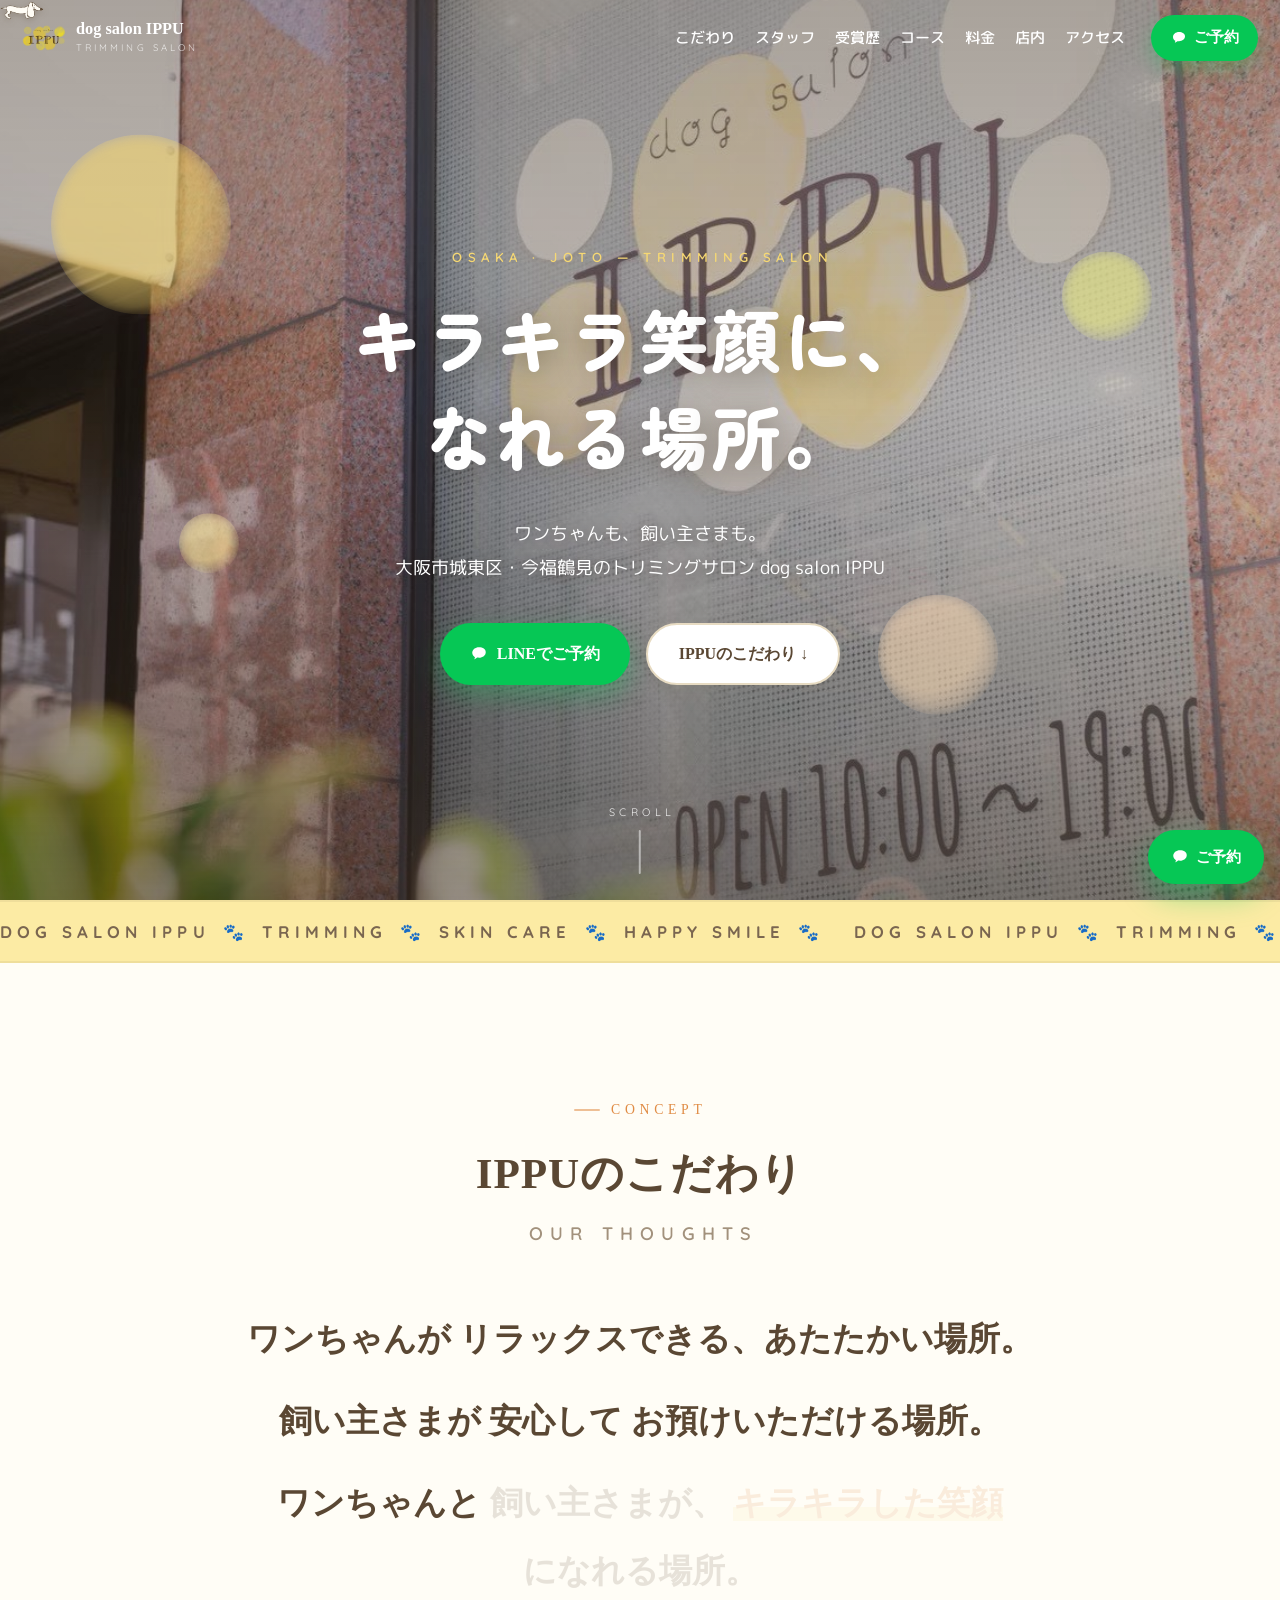
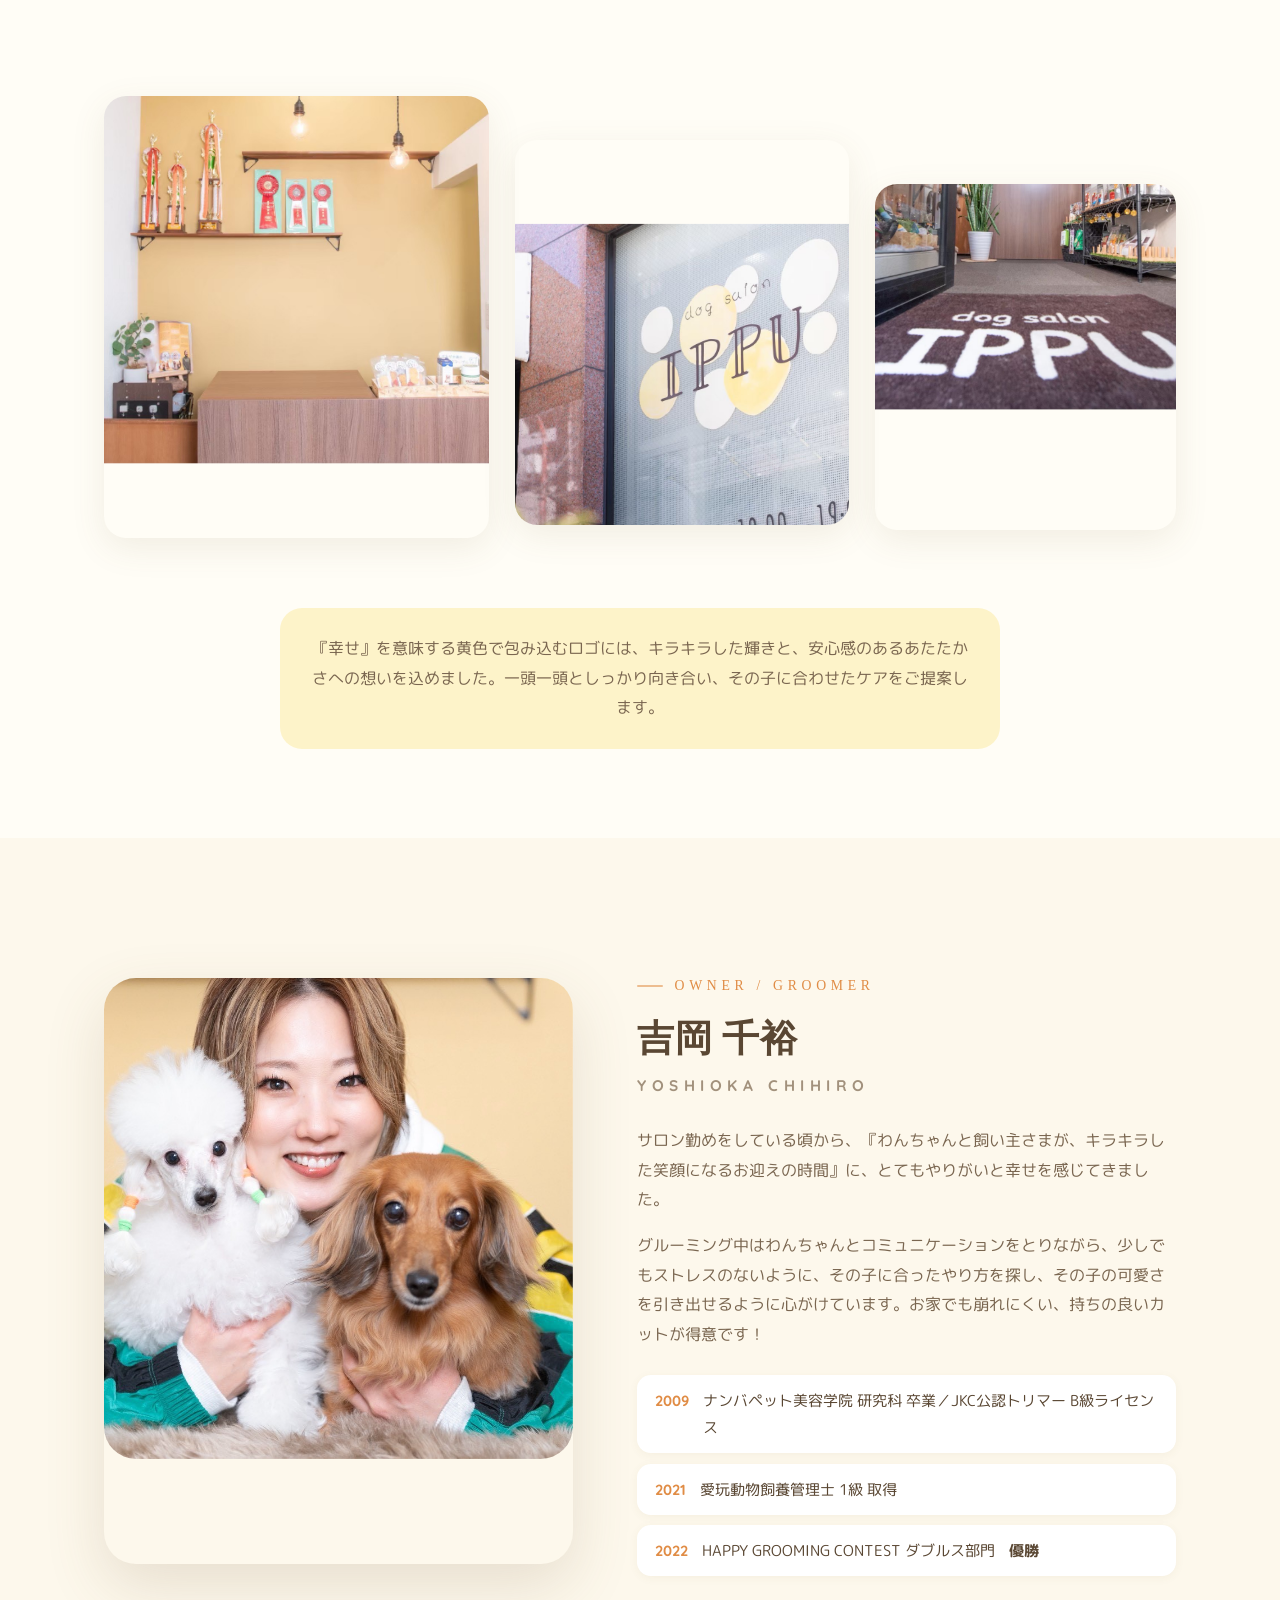
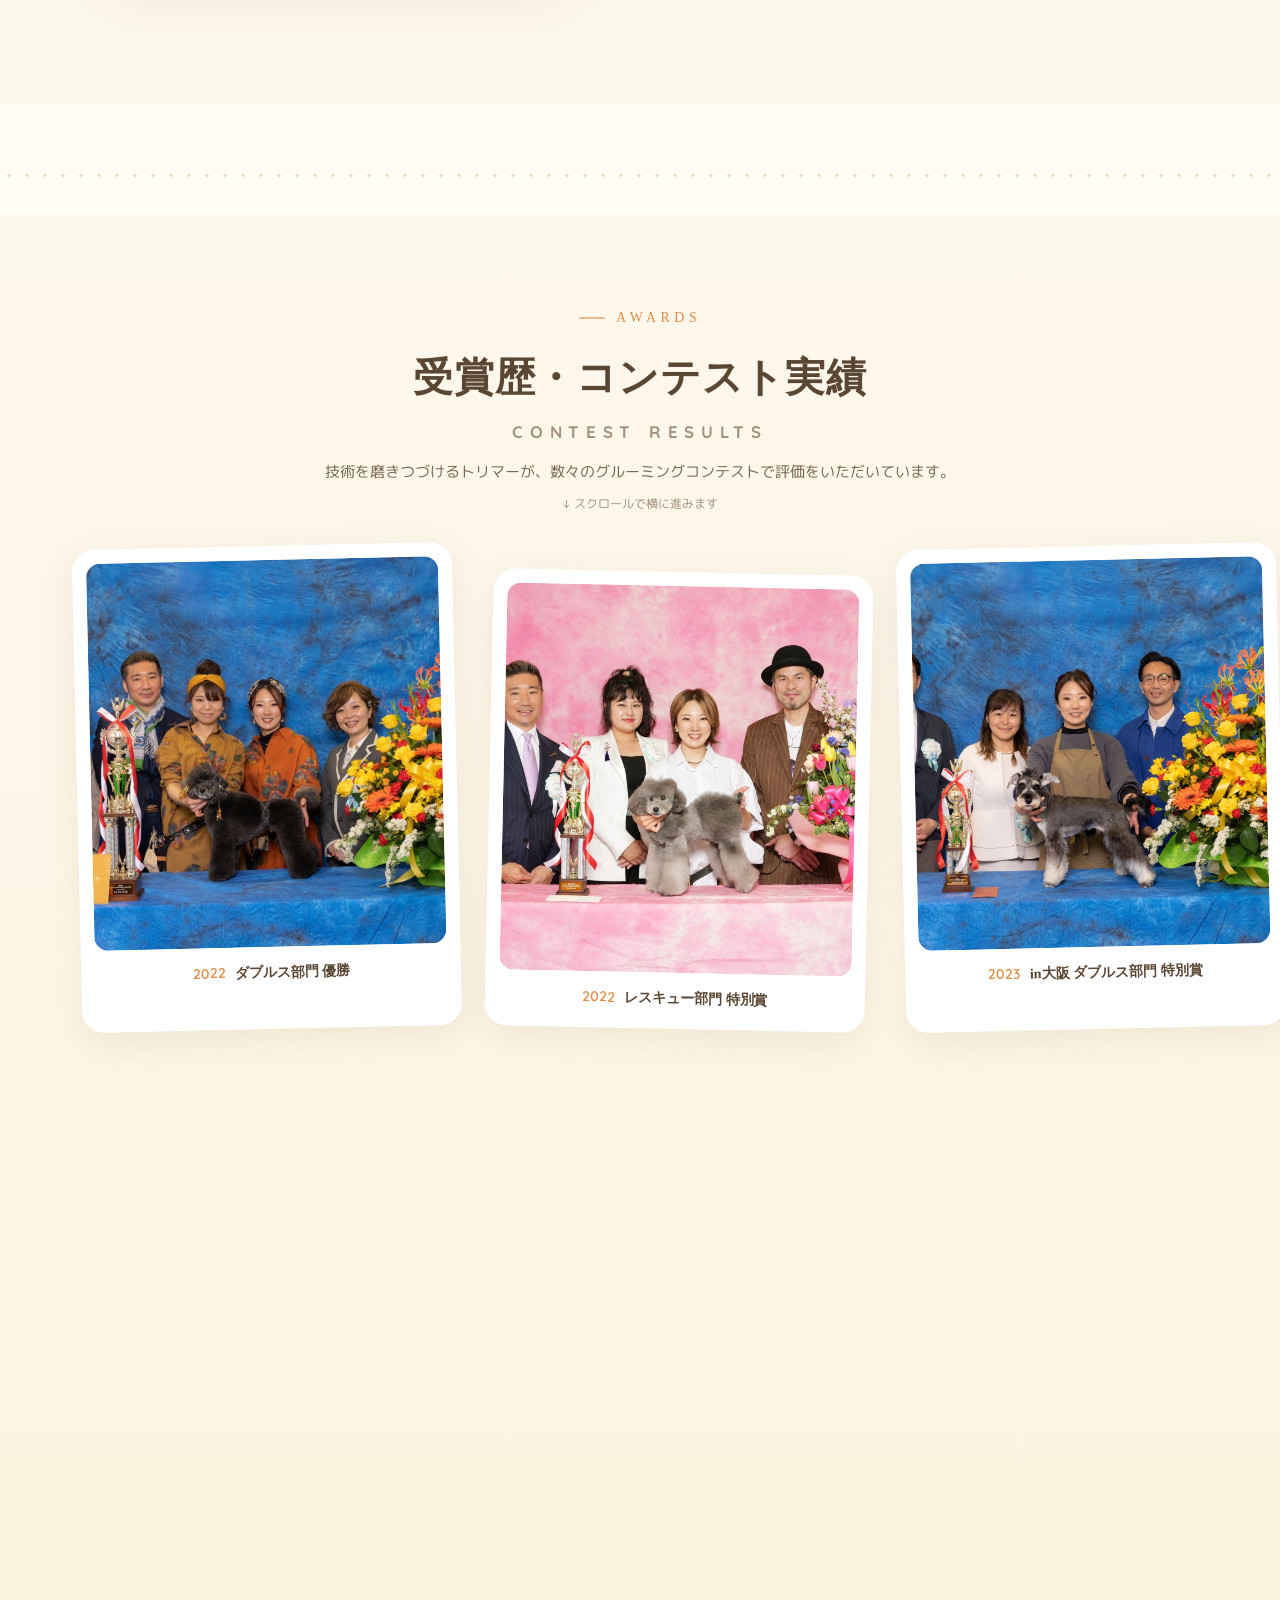
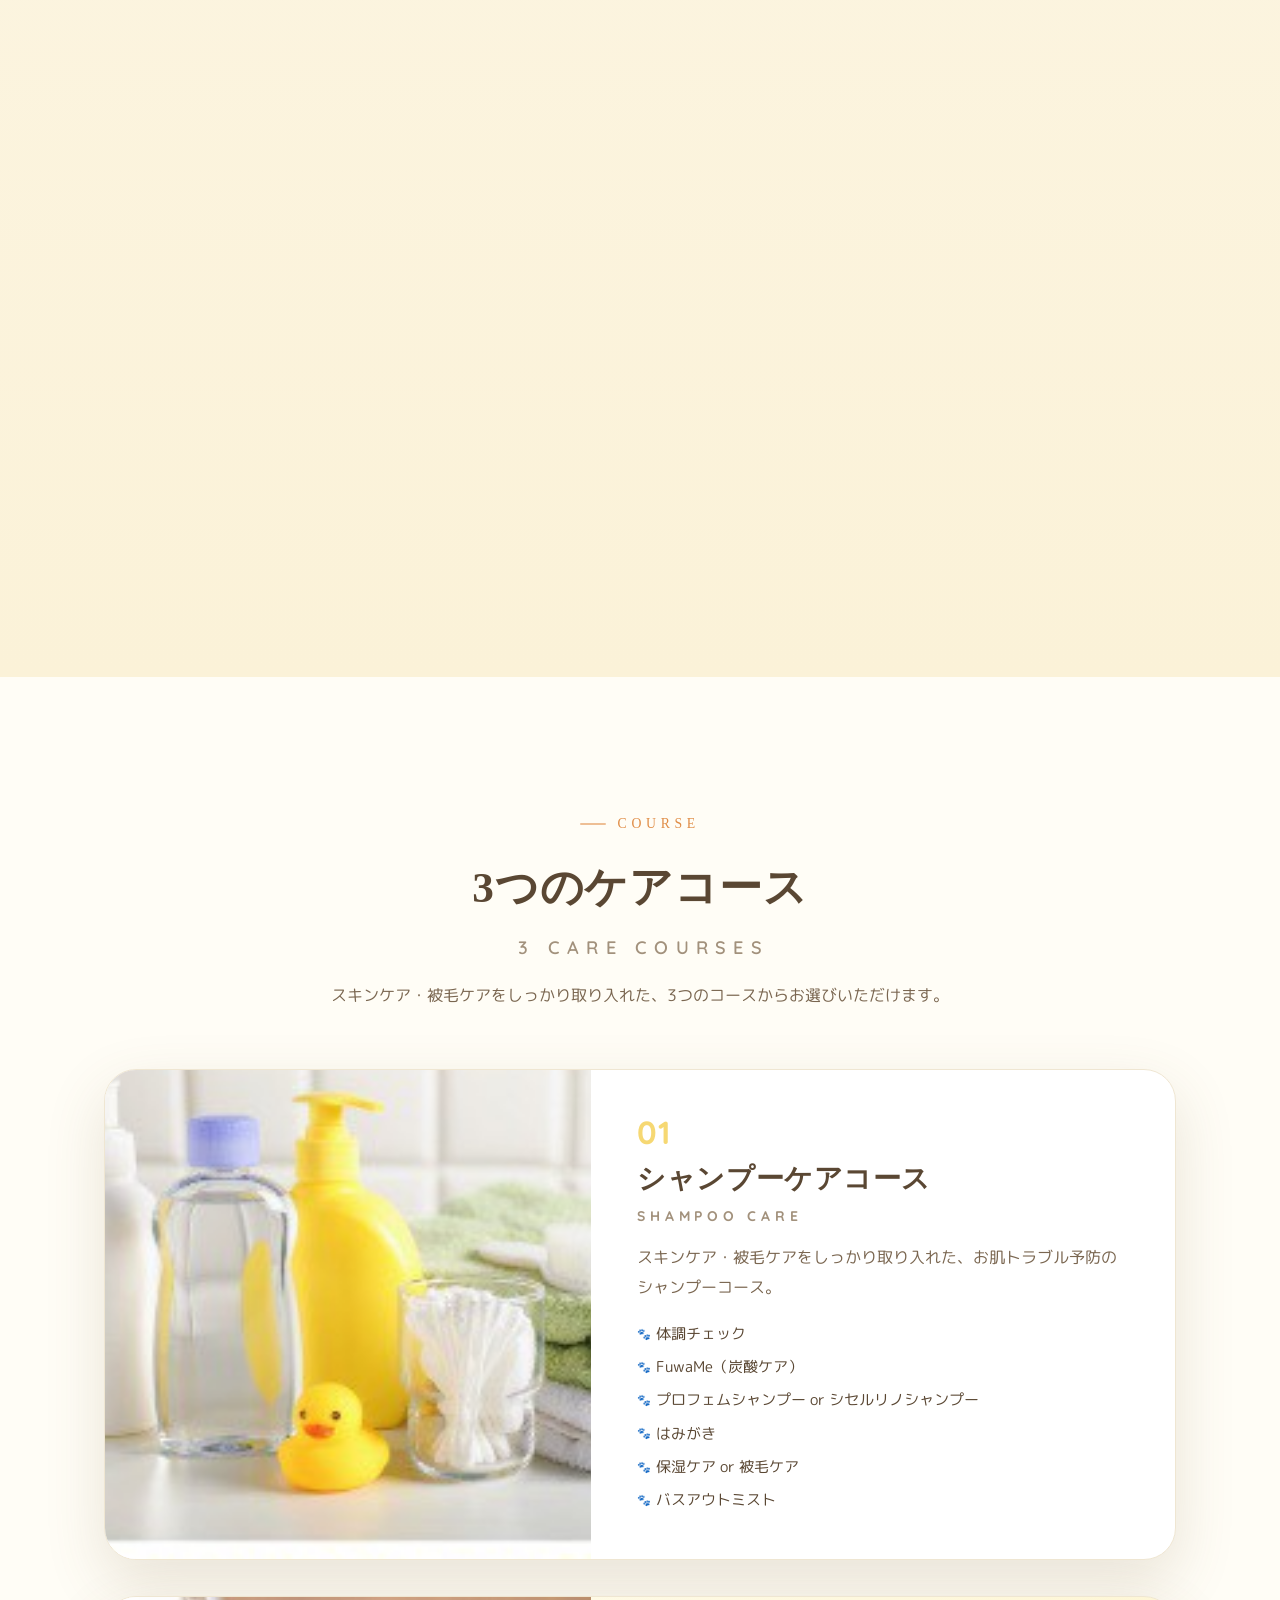
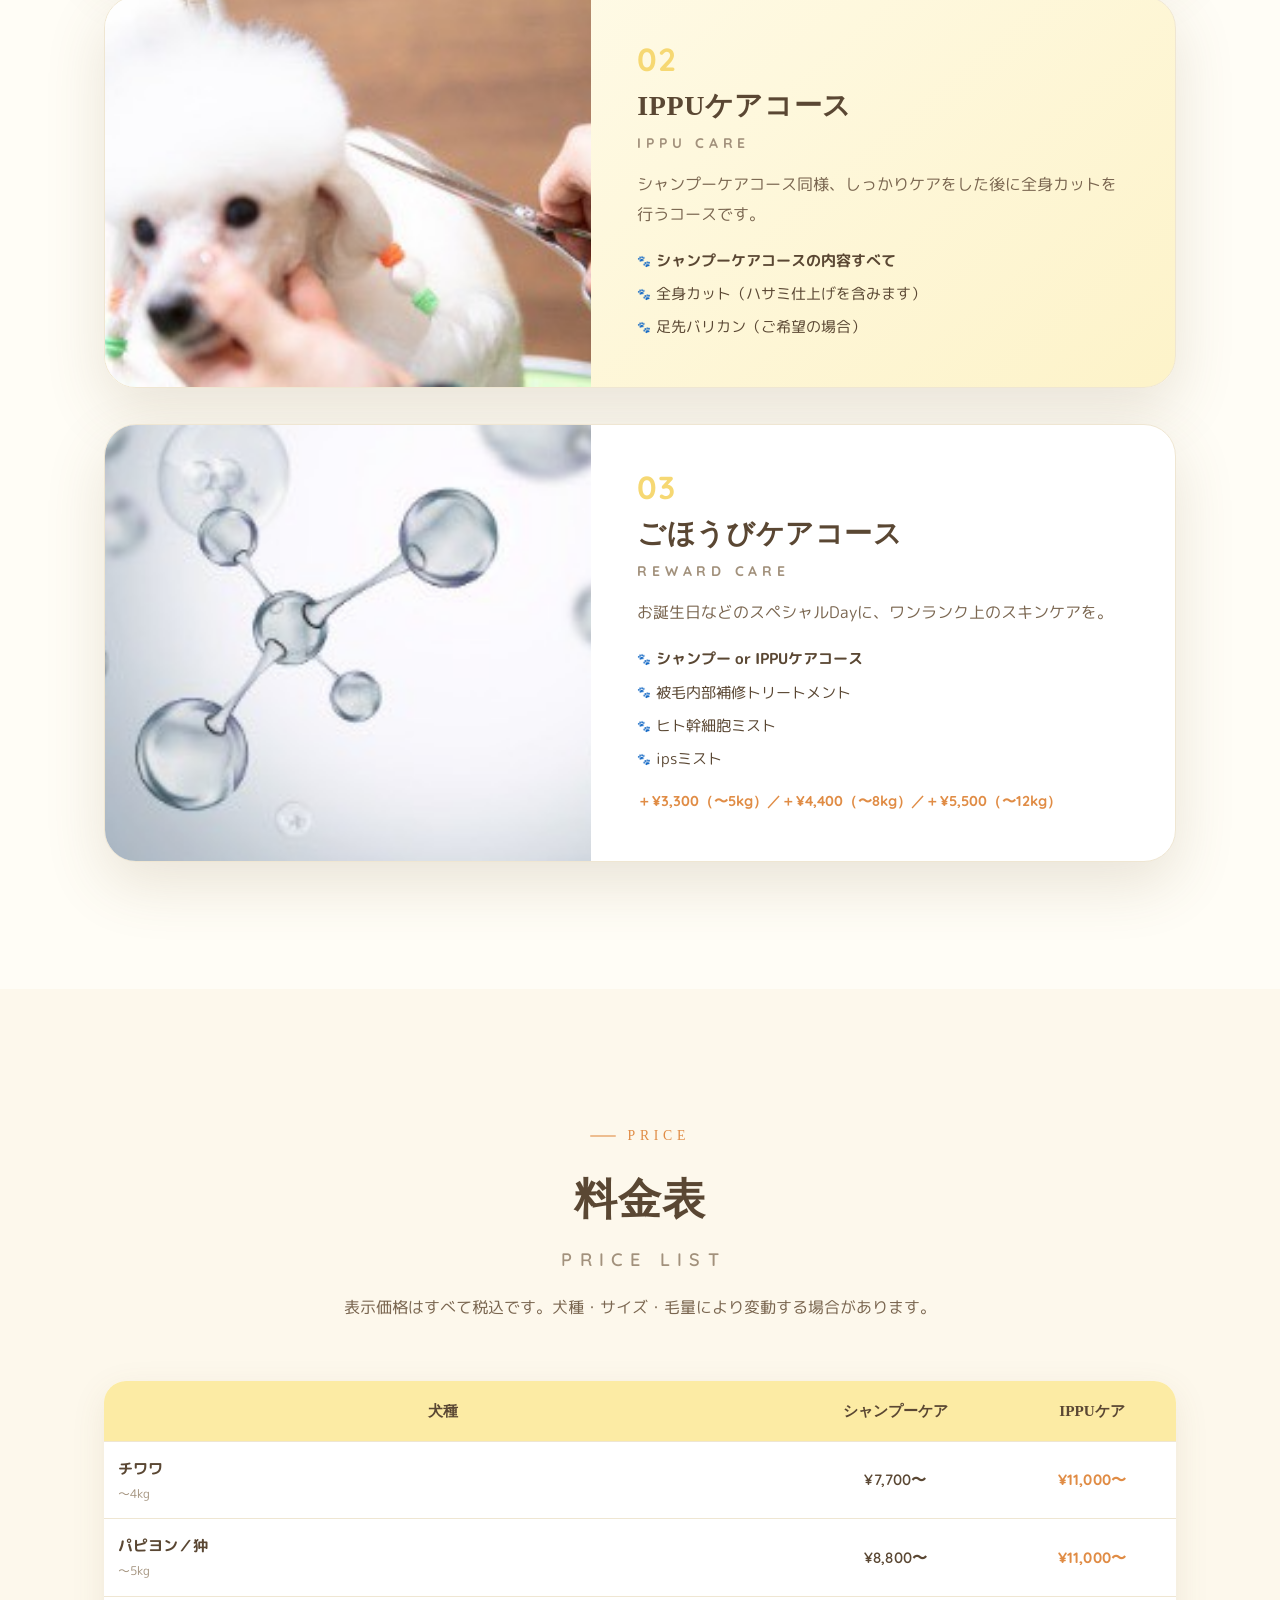
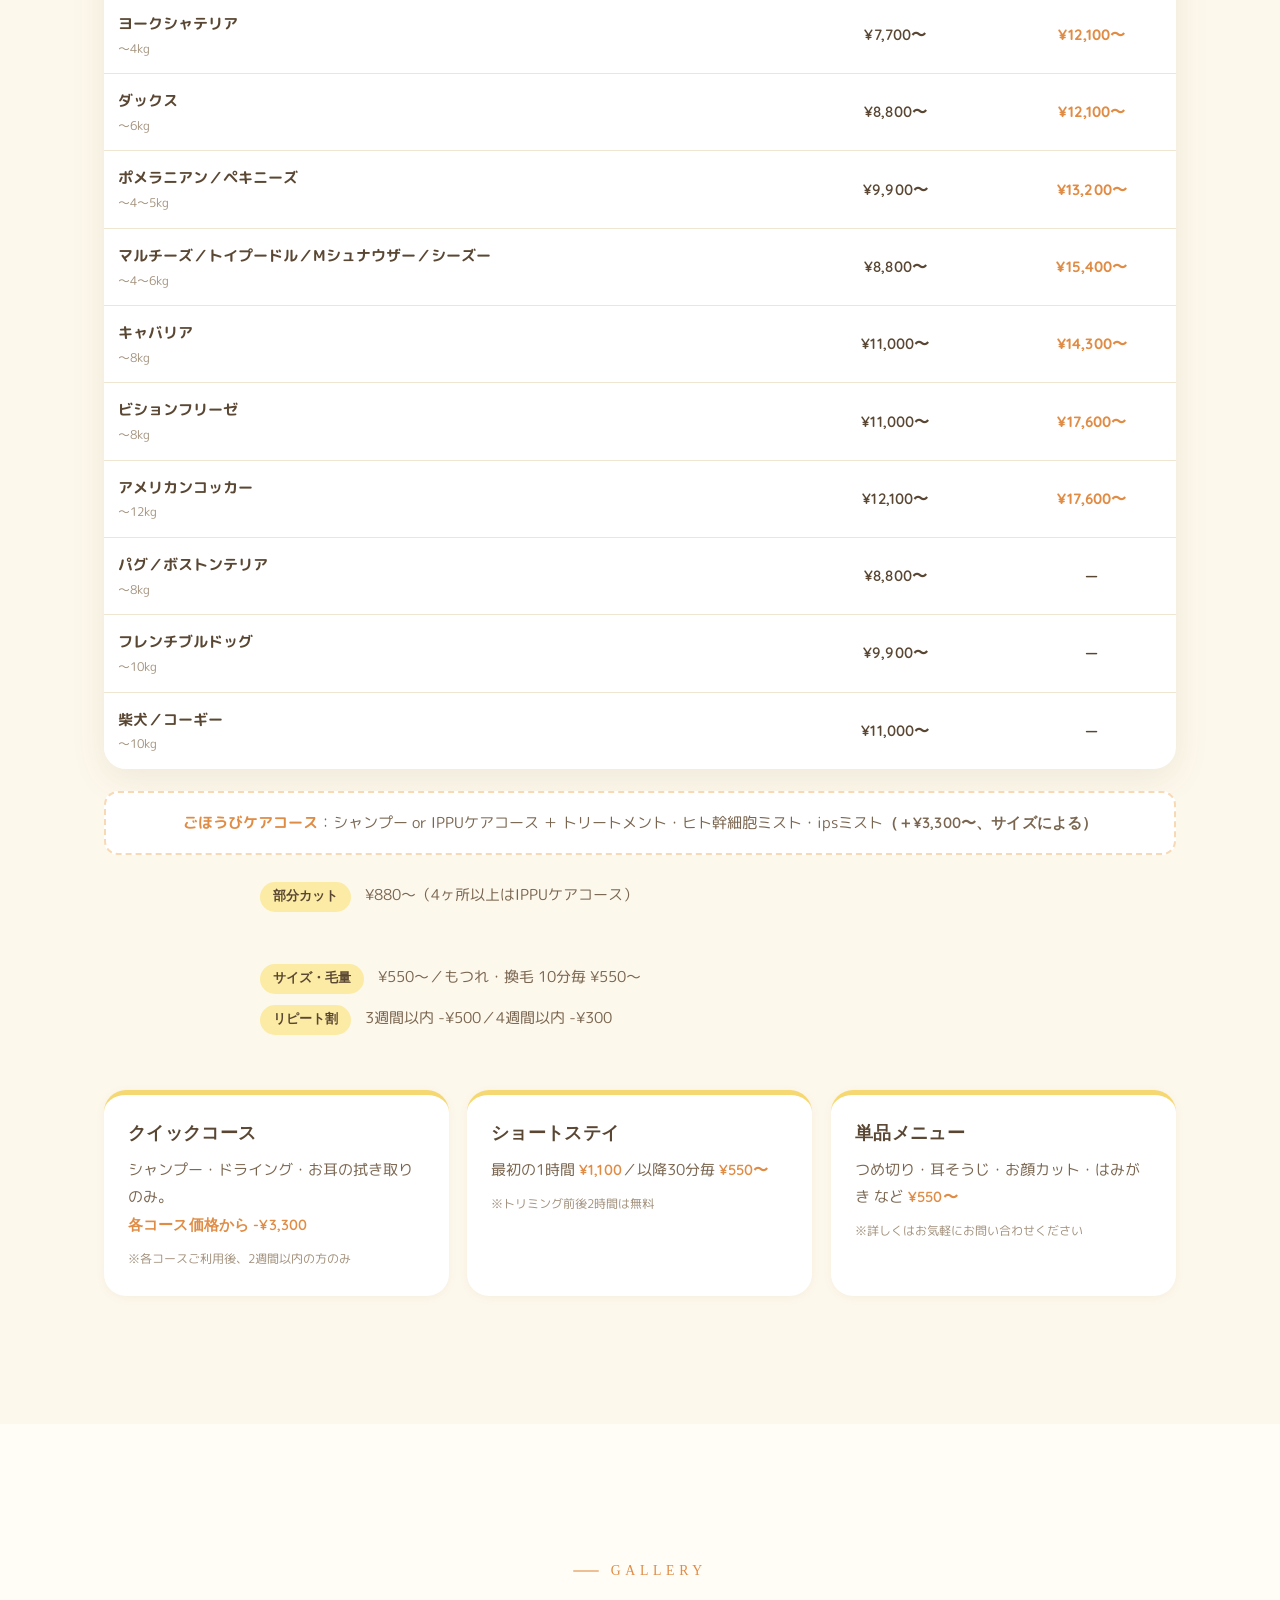
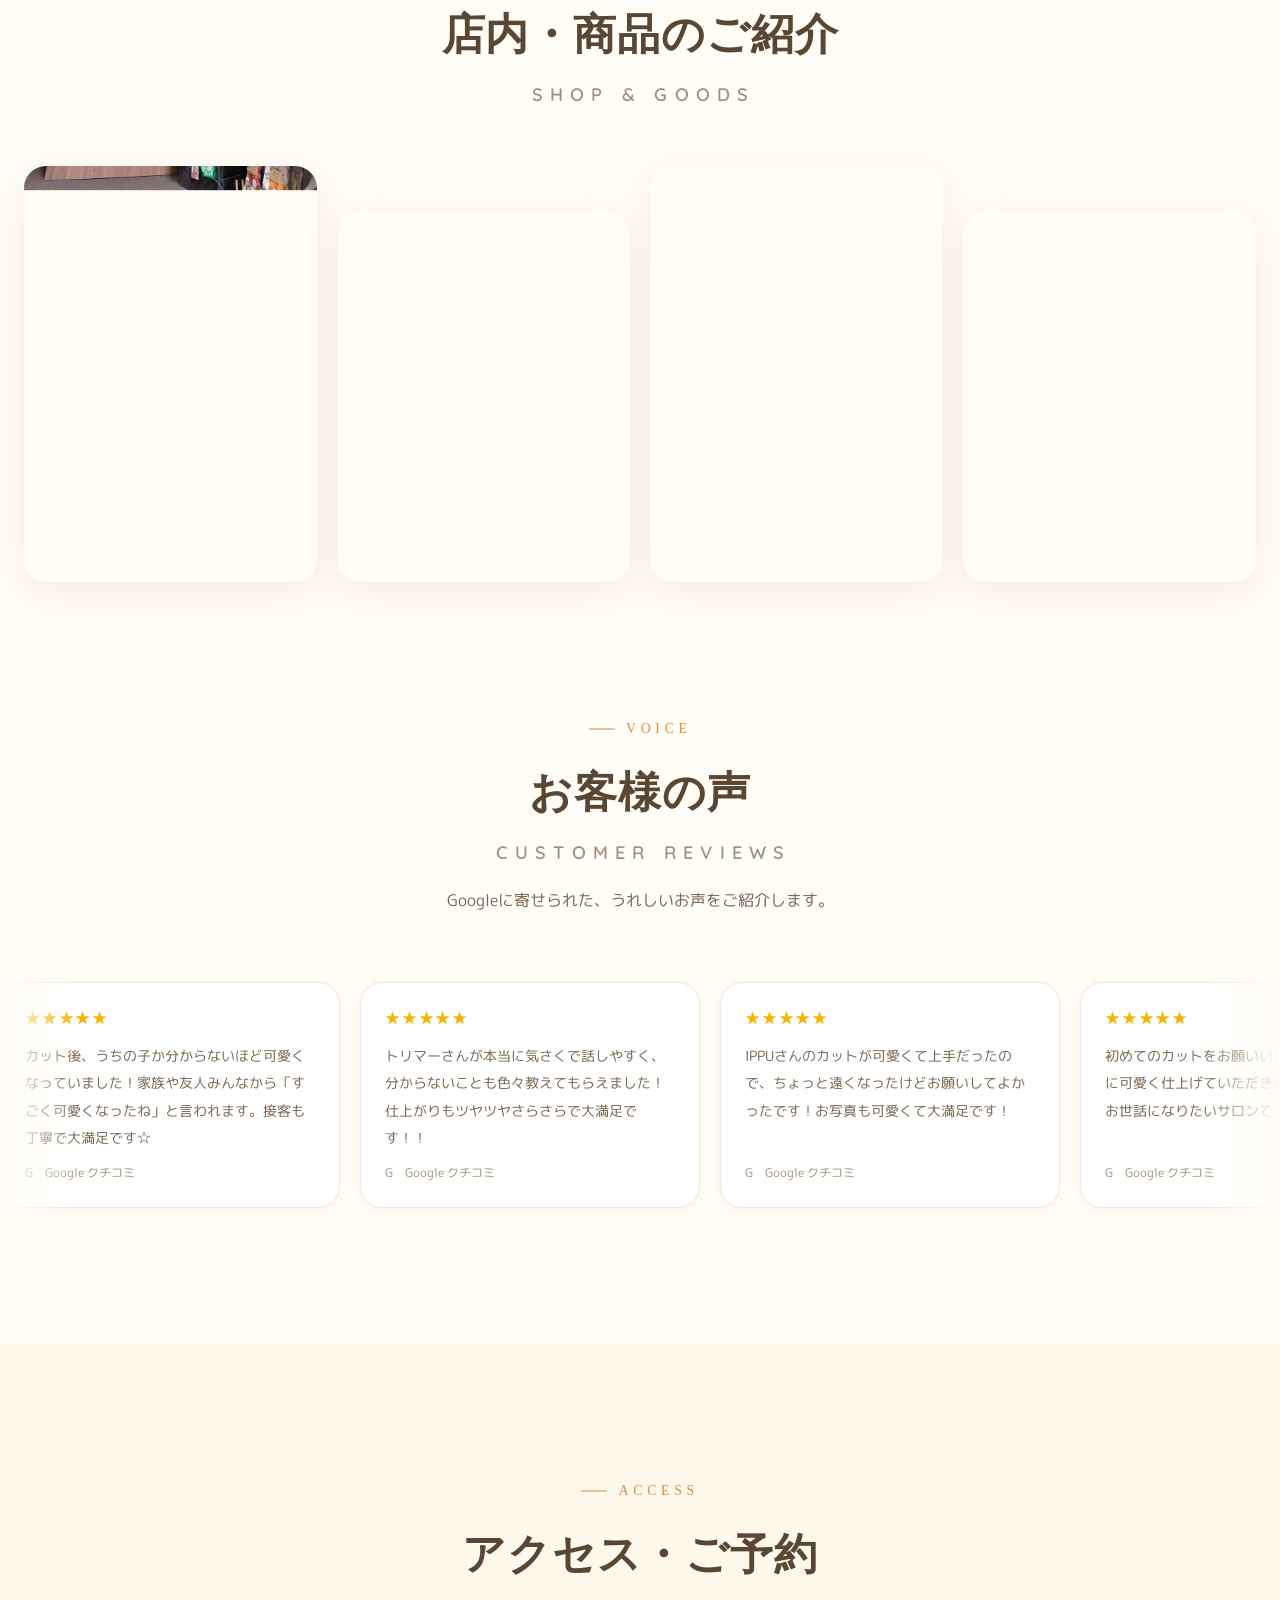
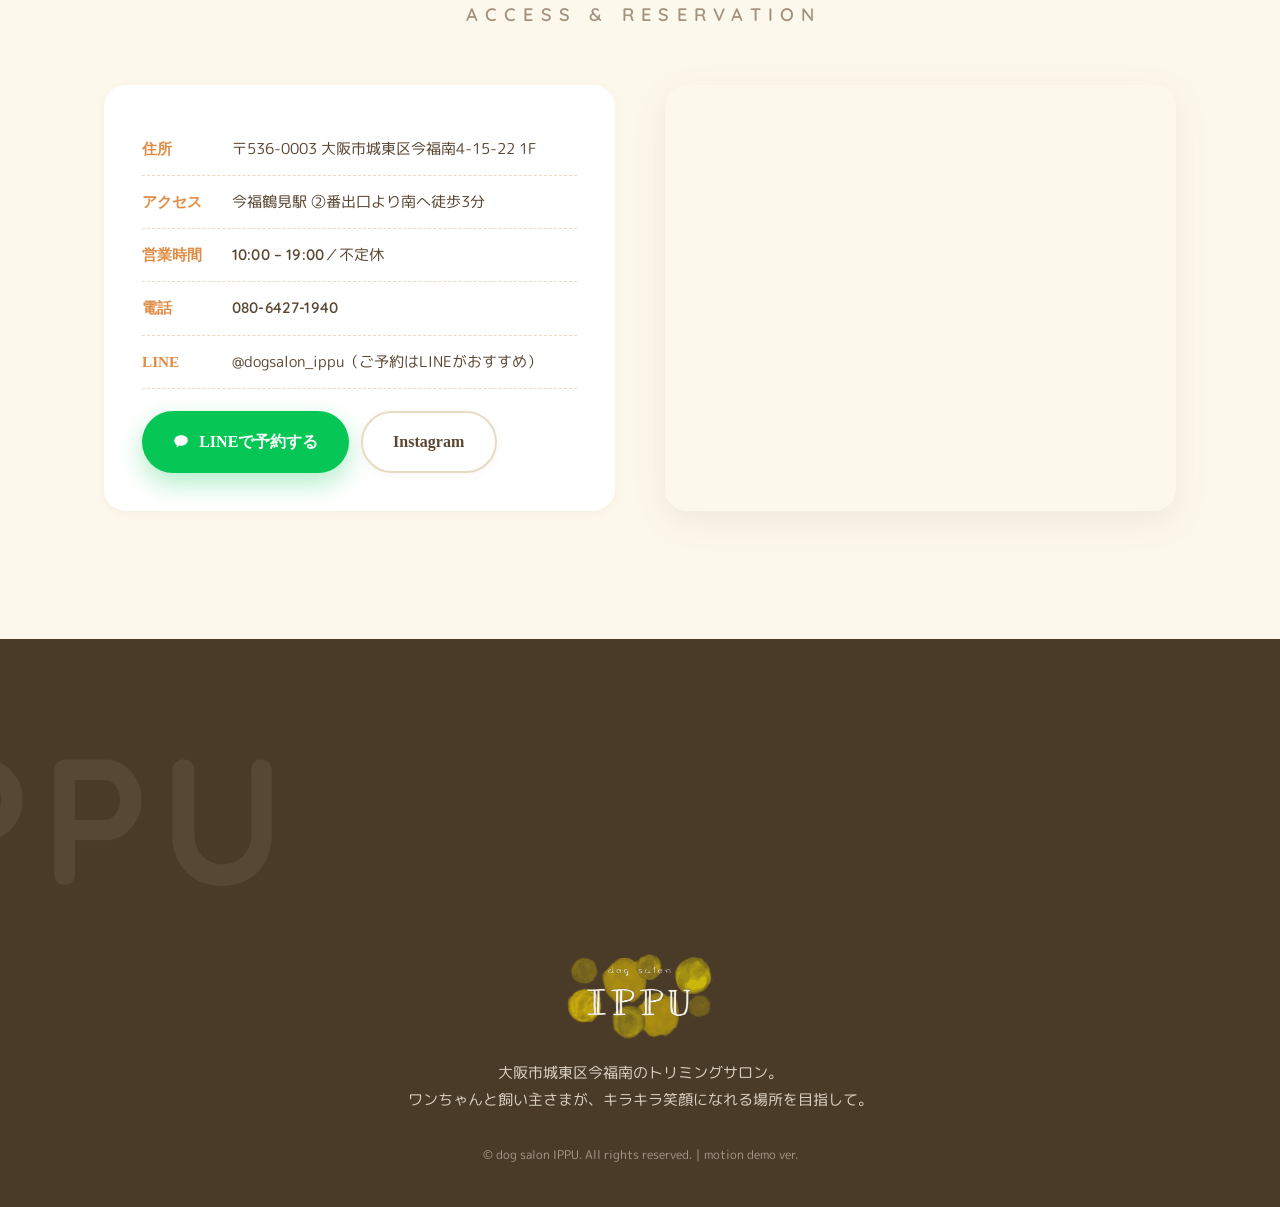
==== motion.html @ f8e48f0f "dog salon IPPU デモサイト（通常版 + motion版） Co-Authored-By: Claude Fable 5 <noreply@anthropic.com>" ====
<!DOCTYPE html>
<html lang="ja" class="js">
<head>
<meta charset="UTF-8">
<meta name="viewport" content="width=device-width, initial-scale=1">
<title>dog salon IPPU｜motion ver.（動きのあるデモ）</title>
<meta name="description" content="大阪市城東区今福南のトリミングサロン dog salon IPPU（イップ）。スクロール演出を強めたデザイン案。">
<meta name="robots" content="noindex">
<link rel="preconnect" href="https://fonts.googleapis.com">
<link rel="preconnect" href="https://fonts.gstatic.com" crossorigin>
<link href="https://fonts.googleapis.com/css2?family=Zen+Maru+Gothic:wght@400;500;700;900&family=M+PLUS+Rounded+1c:wght@400;500;700&family=Quicksand:wght@500;600;700&display=swap" rel="stylesheet">
<link rel="icon" href="data:image/svg+xml,<svg xmlns='http://www.w3.org/2000/svg' viewBox='0 0 100 100'><text y='.9em' font-size='90'>🐾</text></svg>">
<link rel="stylesheet" href="motion.css">
</head>
<body>

<!-- scroll progress (top bar + walking dog) -->
<div class="progress" aria-hidden="true">
  <div class="progress__bar" id="progressBar"></div>
  <div class="progress__dog" id="progressDog"><img src="assets/dachshund.png" alt=""></div>
</div>

<!-- ============ NAV ============ -->
<header class="nav" id="nav">
  <div class="nav__in">
    <a class="nav__logo" href="#top" aria-label="dog salon IPPU トップへ">
      <img src="assets/logo-mark.png" alt="">
      <span><b>dog salon IPPU</b><small>TRIMMING SALON</small></span>
    </a>
    <nav class="nav__links">
      <a href="#concept">こだわり</a>
      <a href="#staff">スタッフ</a>
      <a href="#awards">受賞歴</a>
      <a href="#course">コース</a>
      <a href="#price">料金</a>
      <a href="#gallery">店内</a>
      <a href="#access">アクセス</a>
    </nav>
    <a class="nav__cta" href="https://page.line.me/010bzmaf" target="_blank" rel="noopener">
      <svg class="ic" viewBox="0 0 24 24" fill="currentColor"><path d="M12 3C6.9 3 3 6.3 3 10.4c0 2.4 1.4 4.5 3.6 5.9-.1.6-.6 2-.7 2.4 0 .2.1.4.4.2.3-.1 2.4-1.6 3.3-2.2.8.1 1.6.2 2.4.2 5.1 0 9-3.3 9-7.4S17.1 3 12 3Z"/></svg>
      ご予約
    </a>
    <button class="nav__burger" id="burger" aria-label="メニューを開く" aria-expanded="false"><span></span><span></span><span></span></button>
  </div>
</header>

<!-- full screen menu (mobile) -->
<div class="menu" id="menuOverlay" aria-hidden="true">
  <nav class="menu__links">
    <a href="#concept"><small>CONCEPT</small>こだわり</a>
    <a href="#staff"><small>STAFF</small>スタッフ</a>
    <a href="#awards"><small>AWARDS</small>受賞歴</a>
    <a href="#course"><small>COURSE</small>コース</a>
    <a href="#price"><small>PRICE</small>料金</a>
    <a href="#gallery"><small>GALLERY</small>店内</a>
    <a href="#access"><small>ACCESS</small>アクセス</a>
  </nav>
  <a class="menu__line" href="https://page.line.me/010bzmaf" target="_blank" rel="noopener">LINEでご予約</a>
</div>

<main id="top">

<!-- ============ HERO ============ -->
<section class="hero">
  <div class="hero__bg" data-lax="-0.18" data-lax-scale="1.12">
    <img src="assets/storefront.jpg" alt="">
  </div>
  <div class="hero__veil"></div>
  <div class="hero__dots" aria-hidden="true">
    <span class="fdot" data-lax="0.10" style="width:180px;height:180px;background:var(--butter-deep);top:12%;left:4%;"></span>
    <span class="fdot" data-lax="0.22" style="width:90px;height:90px;background:var(--lime);top:24%;right:10%;opacity:.6;"></span>
    <span class="fdot" data-lax="0.16" style="width:120px;height:120px;background:var(--orange-soft);bottom:18%;right:22%;opacity:.55;"></span>
    <span class="fdot" data-lax="0.30" style="width:60px;height:60px;background:var(--butter);bottom:30%;left:14%;opacity:.6;"></span>
  </div>
  <div class="hero__in">
    <p class="hero__eyebrow rv" data-rv="up">OSAKA · JOTO — TRIMMING SALON</p>
    <h1 class="hero__title js-split" aria-label="キラキラ笑顔に、なれる場所。">キラキラ笑顔に、なれる場所。</h1>
    <p class="hero__sub rv" data-rv="up" data-delay="900">ワンちゃんも、飼い主さまも。<br>大阪市城東区・今福鶴見のトリミングサロン dog salon IPPU</p>
    <div class="hero__actions rv" data-rv="up" data-delay="1100">
      <a class="btn btn--line" href="https://page.line.me/010bzmaf" target="_blank" rel="noopener">
        <svg class="ic" viewBox="0 0 24 24" fill="currentColor"><path d="M12 3C6.9 3 3 6.3 3 10.4c0 2.4 1.4 4.5 3.6 5.9-.1.6-.6 2-.7 2.4 0 .2.1.4.4.2.3-.1 2.4-1.6 3.3-2.2.8.1 1.6.2 2.4.2 5.1 0 9-3.3 9-7.4S17.1 3 12 3Z"/></svg>
        LINEでご予約
      </a>
      <a class="btn btn--ghost" href="#concept">IPPUのこだわり ↓</a>
    </div>
  </div>
  <div class="hero__scroll" aria-hidden="true"><span>SCROLL</span><i></i></div>
</section>

<!-- ============ MARQUEE ============ -->
<div class="marquee" aria-hidden="true">
  <div class="marquee__track">
    <span>DOG SALON IPPU&ensp;🐾&ensp;TRIMMING&ensp;🐾&ensp;SKIN CARE&ensp;🐾&ensp;HAPPY SMILE&ensp;🐾&ensp;</span>
    <span>DOG SALON IPPU&ensp;🐾&ensp;TRIMMING&ensp;🐾&ensp;SKIN CARE&ensp;🐾&ensp;HAPPY SMILE&ensp;🐾&ensp;</span>
  </div>
</div>

<!-- ============ CONCEPT (scrub text) ============ -->
<section class="concept" id="concept">
  <div class="wrap">
    <div class="sec-head rv" data-rv="up">
      <span class="eyebrow">CONCEPT</span>
      <h2 class="ttl">IPPUのこだわり<span class="en">OUR THOUGHTS</span></h2>
    </div>
    <div class="scrub js-scrub-words">
      <p>ワンちゃんが リラックスできる、あたたかい場所。</p>
      <p>飼い主さまが 安心して お預けいただける場所。</p>
      <p>ワンちゃんと 飼い主さまが、<em>キラキラした笑顔</em> になれる場所。</p>
    </div>
    <div class="concept__photos">
      <figure class="rv" data-rv="left"><img src="assets/interior-reception.jpg" alt="やさしい黄色の壁と受賞トロフィーが並ぶ店内" data-lax="0.06"></figure>
      <figure class="rv" data-rv="up" data-delay="150"><img src="assets/storefront.jpg" alt="dog salon IPPU の店頭" data-lax="-0.05"></figure>
      <figure class="rv" data-rv="right" data-delay="300"><img src="assets/mat.jpg" alt="エントランスマット" data-lax="0.08"></figure>
    </div>
    <p class="concept__note rv" data-rv="up">『幸せ』を意味する黄色で包み込むロゴには、キラキラした輝きと、安心感のあるあたたかさへの想いを込めました。一頭一頭としっかり向き合い、その子に合わせたケアをご提案します。</p>
  </div>
</section>

<!-- ============ STAFF ============ -->
<section class="staff" id="staff">
  <div class="wrap">
    <div class="staff__grid">
      <div class="staff__photo rv" data-rv="mask">
        <img src="assets/hero.jpg" alt="オーナーグルーマー 吉岡千裕とワンちゃんたち" data-lax="0.05">
      </div>
      <div class="staff__body">
        <span class="eyebrow rv" data-rv="up">OWNER / GROOMER</span>
        <h2 class="staff__name rv" data-rv="up" data-delay="100">吉岡 千裕<small>YOSHIOKA CHIHIRO</small></h2>
        <p class="rv" data-rv="up" data-delay="200">サロン勤めをしている頃から、『わんちゃんと飼い主さまが、キラキラした笑顔になるお迎えの時間』に、とてもやりがいと幸せを感じてきました。</p>
        <p class="rv" data-rv="up" data-delay="300">グルーミング中はわんちゃんとコミュニケーションをとりながら、少しでもストレスのないように、その子に合ったやり方を探し、その子の可愛さを引き出せるように心がけています。お家でも崩れにくい、持ちの良いカットが得意です！</p>
        <ul class="staff__quals">
          <li class="rv" data-rv="up" data-delay="350"><span class="yr">2009</span>ナンバペット美容学院 研究科 卒業／JKC公認トリマー B級ライセンス</li>
          <li class="rv" data-rv="up" data-delay="420"><span class="yr">2021</span>愛玩動物飼養管理士 1級 取得</li>
          <li class="rv" data-rv="up" data-delay="490"><span class="yr">2022</span>HAPPY GROOMING CONTEST ダブルス部門 <b>優勝</b></li>
        </ul>
      </div>
    </div>
  </div>
</section>

<!-- 散歩する犬（スクロール連動） -->
<section class="dogwalk js-dogwalk" aria-hidden="true">
  <div class="dogwalk__trail"></div>
  <div class="dogwalk__dog"><img src="assets/dachshund.png" alt=""></div>
</section>

<!-- ============ AWARDS (horizontal scroll) ============ -->
<section class="awards" id="awards">
  <div class="hs js-hscroll">
    <div class="hs__sticky">
      <div class="hs__head">
        <span class="eyebrow">AWARDS</span>
        <h2 class="ttl">受賞歴・コンテスト実績<span class="en">CONTEST RESULTS</span></h2>
        <p class="hs__lead">技術を磨きつづけるトリマーが、数々のグルーミングコンテストで評価をいただいています。<span class="hs__hint">↓ スクロールで横に進みます</span></p>
      </div>
      <div class="hs__track">
        <figure class="hs__item"><img src="assets/award1.jpg" alt="コンテスト受賞の様子1"><figcaption><span class="num">2022</span>ダブルス部門 優勝</figcaption></figure>
        <figure class="hs__item"><img src="assets/award-pink.jpg" alt="コンテスト受賞の様子2"><figcaption><span class="num">2022</span>レスキュー部門 特別賞</figcaption></figure>
        <figure class="hs__item"><img src="assets/award2.jpg" alt="コンテスト受賞の様子3"><figcaption><span class="num">2023</span>in大阪 ダブルス部門 特別賞</figcaption></figure>
        <figure class="hs__item"><img src="assets/award3.jpg" alt="コンテスト受賞の様子4"><figcaption><span class="num">2023</span>in福岡 ダブルス部門 特別賞</figcaption></figure>
        <figure class="hs__item"><img src="assets/award4.jpg" alt="コンテスト受賞の様子5"><figcaption><span class="num">2024</span>in東京 サロンスタイル部門 特別賞</figcaption></figure>
        <div class="hs__last">
          <div class="hs__count"><span class="js-counter num" data-to="5">0</span><small>AWARDS<br>2022–2024</small></div>
        </div>
      </div>
    </div>
  </div>
</section>

<!-- ============ COURSE (stacking cards) ============ -->
<section class="course" id="course">
  <div class="wrap">
    <div class="sec-head rv" data-rv="up">
      <span class="eyebrow">COURSE</span>
      <h2 class="ttl">3つのケアコース<span class="en">3 CARE COURSES</span></h2>
      <p class="lead">スキンケア・被毛ケアをしっかり取り入れた、3つのコースからお選びいただけます。</p>
    </div>
    <div class="stack js-stack">
      <article class="stack__card">
        <div class="stack__img"><img src="assets/course-1.jpg" alt="シャンプーケアのイメージ"></div>
        <div class="stack__body">
          <span class="stack__no num">01</span>
          <h3>シャンプーケアコース<span class="en">SHAMPOO CARE</span></h3>
          <p>スキンケア・被毛ケアをしっかり取り入れた、お肌トラブル予防のシャンプーコース。</p>
          <ul>
            <li>体調チェック</li><li>FuwaMe（炭酸ケア）</li><li>プロフェムシャンプー or シセルリノシャンプー</li><li>はみがき</li><li>保湿ケア or 被毛ケア</li><li>バスアウトミスト</li>
          </ul>
        </div>
      </article>
      <article class="stack__card stack__card--feature">
        <div class="stack__img"><img src="assets/course-2.jpg" alt="IPPUケアコースのイメージ"></div>
        <div class="stack__body">
          <span class="stack__no num">02</span>
          <h3>IPPUケアコース<span class="en">IPPU CARE</span></h3>
          <p>シャンプーケアコース同様、しっかりケアをした後に全身カットを行うコースです。</p>
          <ul>
            <li><b>シャンプーケアコースの内容すべて</b></li><li>全身カット（ハサミ仕上げを含みます）</li><li>足先バリカン（ご希望の場合）</li>
          </ul>
        </div>
      </article>
      <article class="stack__card">
        <div class="stack__img"><img src="assets/course-3.jpg" alt="ごほうびケアのイメージ"></div>
        <div class="stack__body">
          <span class="stack__no num">03</span>
          <h3>ごほうびケアコース<span class="en">REWARD CARE</span></h3>
          <p>お誕生日などのスペシャルDayに、ワンランク上のスキンケアを。</p>
          <ul>
            <li><b>シャンプー or IPPUケアコース</b></li><li>被毛内部補修トリートメント</li><li>ヒト幹細胞ミスト</li><li>ipsミスト</li>
          </ul>
          <div class="stack__opt num">＋¥3,300（〜5kg）／＋¥4,400（〜8kg）／＋¥5,500（〜12kg）</div>
        </div>
      </article>
    </div>
  </div>
</section>

<!-- ============ PRICE ============ -->
<section class="price" id="price">
  <div class="wrap">
    <div class="sec-head rv" data-rv="up">
      <span class="eyebrow">PRICE</span>
      <h2 class="ttl">料金表<span class="en">PRICE LIST</span></h2>
      <p class="lead">表示価格はすべて税込です。犬種・サイズ・毛量により変動する場合があります。</p>
    </div>
    <p class="price__swipe" aria-hidden="true"><svg viewBox="0 0 24 24" fill="none" stroke="currentColor" stroke-width="2.4" stroke-linecap="round" stroke-linejoin="round"><path d="M3 12h18M7 8l-4 4 4 4M17 8l4 4-4 4"/></svg>表は横にスクロールできます</p>
    <div class="price__scroll rv" data-rv="up">
      <table class="ptable">
        <thead>
          <tr><th>犬種</th><th>シャンプーケア</th><th>IPPUケア</th></tr>
        </thead>
        <tbody>
          <tr><td class="breed"><b>チワワ</b><span class="kg">〜4kg</span></td><td class="pr num">¥7,700〜</td><td class="pr num ippu">¥11,000〜</td></tr>
          <tr><td class="breed"><b>パピヨン／狆</b><span class="kg">〜5kg</span></td><td class="pr num">¥8,800〜</td><td class="pr num ippu">¥11,000〜</td></tr>
          <tr><td class="breed"><b>ヨークシャテリア</b><span class="kg">〜4kg</span></td><td class="pr num">¥7,700〜</td><td class="pr num ippu">¥12,100〜</td></tr>
          <tr><td class="breed"><b>ダックス</b><span class="kg">〜6kg</span></td><td class="pr num">¥8,800〜</td><td class="pr num ippu">¥12,100〜</td></tr>
          <tr><td class="breed"><b>ポメラニアン／ペキニーズ</b><span class="kg">〜4〜5kg</span></td><td class="pr num">¥9,900〜</td><td class="pr num ippu">¥13,200〜</td></tr>
          <tr><td class="breed"><b>マルチーズ／トイプードル／Mシュナウザー／シーズー</b><span class="kg">〜4〜6kg</span></td><td class="pr num">¥8,800〜</td><td class="pr num ippu">¥15,400〜</td></tr>
          <tr><td class="breed"><b>キャバリア</b><span class="kg">〜8kg</span></td><td class="pr num">¥11,000〜</td><td class="pr num ippu">¥14,300〜</td></tr>
          <tr><td class="breed"><b>ビションフリーゼ</b><span class="kg">〜8kg</span></td><td class="pr num">¥11,000〜</td><td class="pr num ippu">¥17,600〜</td></tr>
          <tr><td class="breed"><b>アメリカンコッカー</b><span class="kg">〜12kg</span></td><td class="pr num">¥12,100〜</td><td class="pr num ippu">¥17,600〜</td></tr>
          <tr><td class="breed"><b>パグ／ボストンテリア</b><span class="kg">〜8kg</span></td><td class="pr num">¥8,800〜</td><td class="pr num">—</td></tr>
          <tr><td class="breed"><b>フレンチブルドッグ</b><span class="kg">〜10kg</span></td><td class="pr num">¥9,900〜</td><td class="pr num">—</td></tr>
          <tr><td class="breed"><b>柴犬／コーギー</b><span class="kg">〜10kg</span></td><td class="pr num">¥11,000〜</td><td class="pr num">—</td></tr>
        </tbody>
      </table>
    </div>
    <p class="price__reward rv" data-rv="up"><b>ごほうびケアコース</b>：シャンプー or IPPUケアコース ＋ トリートメント・ヒト幹細胞ミスト・ipsミスト<span class="num">（＋¥3,300〜、サイズによる）</span></p>
    <ul class="price__notes">
      <li class="rv" data-rv="up"><span class="tag">部分カット</span>¥880〜（4ヶ所以上はIPPUケアコース）</li>
      <li class="rv" data-rv="up" data-delay="80"><span class="tag">デザインカット</span>¥1,100〜（ハート・おぱんつ・ぷりけつ など）</li>
      <li class="rv" data-rv="up" data-delay="160"><span class="tag">サイズ・毛量</span>¥550〜／もつれ・換毛 10分毎 ¥550〜</li>
      <li class="rv" data-rv="up" data-delay="240"><span class="tag">リピート割</span>3週間以内 -¥500／4週間以内 -¥300</li>
    </ul>
    <div class="price__others">
      <article class="ocard rv" data-rv="up">
        <h3>クイックコース</h3>
        <p>シャンプー・ドライング・お耳の拭き取りのみ。<br><b class="num">各コース価格から -¥3,300</b></p>
        <small>※各コースご利用後、2週間以内の方のみ</small>
      </article>
      <article class="ocard rv" data-rv="up" data-delay="120">
        <h3>ショートステイ</h3>
        <p>最初の1時間 <b class="num">¥1,100</b>／以降30分毎 <b class="num">¥550〜</b></p>
        <small>※トリミング前後2時間は無料</small>
      </article>
      <article class="ocard rv" data-rv="up" data-delay="240">
        <h3>単品メニュー</h3>
        <p>つめ切り・耳そうじ・お顔カット・はみがき など <b class="num">¥550〜</b></p>
        <small>※詳しくはお気軽にお問い合わせください</small>
      </article>
    </div>
  </div>
</section>

<!-- ============ GALLERY ============ -->
<section class="gallery" id="gallery">
  <div class="wrap">
    <div class="sec-head rv" data-rv="up">
      <span class="eyebrow">GALLERY</span>
      <h2 class="ttl">店内・商品のご紹介<span class="en">SHOP &amp; GOODS</span></h2>
    </div>
  </div>
  <div class="gallery__grid">
    <figure class="rv" data-rv="zoom"><img src="assets/interior-wide.jpg" alt="店内のディスプレイと物販棚" data-lax="0.04"></figure>
    <figure class="rv" data-rv="zoom" data-delay="100"><img src="assets/products-liora.jpg" alt="ケア用品 LIORA" data-lax="-0.05"></figure>
    <figure class="rv" data-rv="zoom" data-delay="200"><img src="assets/interior-reception.jpg" alt="受付まわり" data-lax="0.06"></figure>
    <figure class="rv" data-rv="zoom" data-delay="150"><img src="assets/owner.jpg" alt="オーナーとワンちゃん" data-lax="-0.04"></figure>
  </div>
</section>

<!-- ============ REVIEWS (marquee) ============ -->
<section class="reviews" id="reviews">
  <div class="wrap">
    <div class="sec-head rv" data-rv="up">
      <span class="eyebrow">VOICE</span>
      <h2 class="ttl">お客様の声<span class="en">CUSTOMER REVIEWS</span></h2>
      <p class="lead">Googleに寄せられた、うれしいお声をご紹介します。</p>
    </div>
  </div>
  <div class="rmq" aria-label="口コミ一覧">
    <div class="rmq__track">
      <article class="rcard"><div class="rcard__stars">★★★★★</div><p>カット後、うちの子か分からないほど可愛くなっていました！家族や友人みんなから「すごく可愛くなったね」と言われます。接客も丁寧で大満足です☆</p><span class="rcard__src">G　Google クチコミ</span></article>
      <article class="rcard"><div class="rcard__stars">★★★★★</div><p>トリマーさんが本当に気さくで話しやすく、分からないことも色々教えてもらえました！仕上がりもツヤツヤさらさらで大満足です！！</p><span class="rcard__src">G　Google クチコミ</span></article>
      <article class="rcard"><div class="rcard__stars">★★★★★</div><p>IPPUさんのカットが可愛くて上手だったので、ちょっと遠くなったけどお願いしてよかったです！お写真も可愛くて大満足です！</p><span class="rcard__src">G　Google クチコミ</span></article>
      <article class="rcard"><div class="rcard__stars">★★★★★</div><p>初めてのカットをお願いいたしました。丁寧に可愛く仕上げていただき感動です！今後もお世話になりたいサロンです。</p><span class="rcard__src">G　Google クチコミ</span></article>
      <article class="rcard"><div class="rcard__stars">★★★★★</div><p>お迎え時のワンコを見れば楽しい時間だったことが分かります。本当にありがとうございました♥</p><span class="rcard__src">G　Google クチコミ</span></article>
      <article class="rcard"><div class="rcard__stars">★★★★★</div><p>カット後、うちの子か分からないほど可愛くなっていました！家族や友人みんなから「すごく可愛くなったね」と言われます。接客も丁寧で大満足です☆</p><span class="rcard__src">G　Google クチコミ</span></article>
      <article class="rcard"><div class="rcard__stars">★★★★★</div><p>トリマーさんが本当に気さくで話しやすく、分からないことも色々教えてもらえました！仕上がりもツヤツヤさらさらで大満足です！！</p><span class="rcard__src">G　Google クチコミ</span></article>
      <article class="rcard"><div class="rcard__stars">★★★★★</div><p>IPPUさんのカットが可愛くて上手だったので、ちょっと遠くなったけどお願いしてよかったです！お写真も可愛くて大満足です！</p><span class="rcard__src">G　Google クチコミ</span></article>
      <article class="rcard"><div class="rcard__stars">★★★★★</div><p>初めてのカットをお願いいたしました。丁寧に可愛く仕上げていただき感動です！今後もお世話になりたいサロンです。</p><span class="rcard__src">G　Google クチコミ</span></article>
      <article class="rcard"><div class="rcard__stars">★★★★★</div><p>お迎え時のワンコを見れば楽しい時間だったことが分かります。本当にありがとうございました♥</p><span class="rcard__src">G　Google クチコミ</span></article>
    </div>
  </div>
</section>

<!-- ============ ACCESS ============ -->
<section class="access" id="access">
  <div class="wrap">
    <div class="sec-head rv" data-rv="up">
      <span class="eyebrow">ACCESS</span>
      <h2 class="ttl">アクセス・ご予約<span class="en">ACCESS &amp; RESERVATION</span></h2>
    </div>
    <div class="access__grid">
      <div class="access__info rv" data-rv="left">
        <div class="irow"><span class="k">住所</span><span class="v">〒536-0003 大阪市城東区今福南4-15-22 1F</span></div>
        <div class="irow"><span class="k">アクセス</span><span class="v">今福鶴見駅 ②番出口より南へ徒歩3分</span></div>
        <div class="irow"><span class="k">営業時間</span><span class="v"><span class="num">10:00 – 19:00</span>／不定休</span></div>
        <div class="irow"><span class="k">電話</span><span class="v num">080-6427-1940</span></div>
        <div class="irow"><span class="k">LINE</span><span class="v">@dogsalon_ippu（ご予約はLINEがおすすめ）</span></div>
        <div class="access__cta">
          <a class="btn btn--line" href="https://page.line.me/010bzmaf" target="_blank" rel="noopener">
            <svg class="ic" viewBox="0 0 24 24" fill="currentColor"><path d="M12 3C6.9 3 3 6.3 3 10.4c0 2.4 1.4 4.5 3.6 5.9-.1.6-.6 2-.7 2.4 0 .2.1.4.4.2.3-.1 2.4-1.6 3.3-2.2.8.1 1.6.2 2.4.2 5.1 0 9-3.3 9-7.4S17.1 3 12 3Z"/></svg>
            LINEで予約する
          </a>
          <a class="btn btn--ghost" href="https://www.instagram.com/dogsalon_ippu?igshid=YmMyMTA2M2Y%3D" target="_blank" rel="noopener">Instagram</a>
        </div>
      </div>
      <div class="access__map rv" data-rv="right">
        <iframe title="dog salon IPPU の地図" loading="lazy" referrerpolicy="no-referrer-when-downgrade"
          src="https://maps.google.com/maps?q=%E5%A4%A7%E9%98%AA%E5%B8%82%E5%9F%8E%E6%9D%B1%E5%8C%BA%E4%BB%8A%E7%A6%8F%E5%8D%974-15-22&t=&z=16&ie=UTF8&iwloc=&output=embed"></iframe>
      </div>
    </div>
  </div>
</section>

</main>

<!-- ============ FOOTER ============ -->
<footer class="footer">
  <div class="footer__big" aria-hidden="true"><span data-lax-x="-0.12">DOG SALON IPPU</span></div>
  <div class="wrap footer__in">
    <img class="footer__logo" src="assets/logo-light.png" alt="dog salon IPPU">
    <p>大阪市城東区今福南のトリミングサロン。<br>ワンちゃんと飼い主さまが、キラキラ笑顔になれる場所を目指して。</p>
    <div class="footer__copy">© dog salon IPPU. All rights reserved.｜motion demo ver.</div>
  </div>
</footer>

<!-- floating LINE CTA -->
<div class="float-cta">
  <a href="https://page.line.me/010bzmaf" target="_blank" rel="noopener">
    <svg width="18" height="18" viewBox="0 0 24 24" fill="currentColor"><path d="M12 3C6.9 3 3 6.3 3 10.4c0 2.4 1.4 4.5 3.6 5.9-.1.6-.6 2-.7 2.4 0 .2.1.4.4.2.3-.1 2.4-1.6 3.3-2.2.8.1 1.6.2 2.4.2 5.1 0 9-3.3 9-7.4S17.1 3 12 3Z"/></svg>
    ご予約
  </a>
</div>

<script src="motion.js"></script>
</body>
</html>
---- motion.css ----
/* =========================================================
   dog salon IPPU — motion ver.
   スクロール連動の動きを主役にしたデザイン案
   ========================================================= */

:root{
  --cream:        #FFFDF6;
  --cream-2:      #FDF8EC;
  --paper:        #FFFFFF;
  --butter:       #FCEBA4;
  --butter-soft:  #FDF3C9;
  --butter-deep:  #F6D873;
  --lime:         #E9E98A;
  --ink:          #5A4733;
  --ink-2:        #7A6650;
  --ink-3:        #A2917C;
  --orange:       #EFA460;
  --orange-deep:  #E08C45;
  --orange-soft:  #F8D9B6;
  --line:         #EFE6D2;
  --line-2:       #E7DBC2;
  --shadow-sm: 0 2px 10px rgba(120,95,55,.06);
  --shadow:    0 10px 34px rgba(120,95,55,.10);
  --shadow-lg: 0 22px 60px rgba(120,95,55,.16);
  --radius-s: 14px;
  --radius:   22px;
  --radius-l: 32px;
  --maxw: 1120px;
  --nav-h: 76px;
  --num: "Quicksand", sans-serif;
  --ease-out: cubic-bezier(.22,.9,.24,1);
}

*{ box-sizing:border-box; }
/* 出現前のtranslateX(±46px)がスマホでレイアウト幅を押し広げないよう、
   ルートで横方向をクリップする(clipはスクロールコンテナを作らない) */
html{ scroll-behavior:smooth; scroll-padding-top: calc(var(--nav-h) + 10px); overflow-x:clip; }
body{
  margin:0;
  font-family:"M PLUS Rounded 1c", system-ui, sans-serif;
  color:var(--ink);
  background:var(--cream);
  line-height:1.85;
  font-size:16px;
  -webkit-font-smoothing:antialiased;
  overflow-x:hidden;
  overflow-x:clip;
}
h1,h2,h3,h4{ font-family:"Zen Maru Gothic", serif; font-weight:700; line-height:1.4; margin:0; letter-spacing:.02em; }
p{ margin:0; }
a{ color:inherit; text-decoration:none; }
img{ display:block; max-width:100%; }
ul{ margin:0; padding:0; list-style:none; }
.num{ font-family:var(--num); font-weight:600; letter-spacing:.01em; }
.wrap{ width:100%; max-width:var(--maxw); margin-inline:auto; padding-inline:24px; }

.eyebrow{
  display:inline-flex; align-items:center; gap:.5em;
  font-family:"Zen Maru Gothic", serif; font-weight:500;
  font-size:.86rem; letter-spacing:.34em; color:var(--orange-deep); text-indent:.34em;
}
.eyebrow::before{ content:""; width:26px; height:2px; border-radius:2px; background:currentColor; opacity:.55; }
.sec-head{ text-align:center; margin-bottom: clamp(34px,5vw,58px); }
.sec-head .ttl{ font-size: clamp(1.7rem, 3.6vw, 2.7rem); margin-top:.5em; }
.sec-head .ttl .en{
  display:block; font-family:var(--num); font-weight:600;
  font-size:.42em; letter-spacing:.4em; color:var(--ink-3); margin-top:.9em; text-indent:.4em;
}
.sec-head .lead{ margin-top:1.3em; color:var(--ink-2); }

/* ===== buttons ===== */
.btn{
  display:inline-flex; align-items:center; justify-content:center; gap:.55em;
  font-family:"Zen Maru Gothic", serif; font-weight:700; font-size:1rem;
  padding:.9em 1.9em; border-radius:999px; transition:transform .3s var(--ease-out), box-shadow .3s;
}
.btn .ic{ width:18px; height:18px; }
.btn:hover{ transform:translateY(-3px) scale(1.02); }
.btn--line{ background:#06C755; color:#fff; box-shadow:0 10px 26px rgba(6,199,85,.32); }
.btn--ghost{ background:#fff; color:var(--ink); border:2px solid var(--line-2); box-shadow:var(--shadow-sm); }

/* =========================================================
   scroll progress + walking dog
   ========================================================= */
.progress{ position:fixed; top:0; left:0; right:0; height:5px; z-index:1000; pointer-events:none; }
.progress__bar{
  height:100%; width:0%;
  background:linear-gradient(90deg, var(--butter-deep), var(--orange));
  border-radius:0 3px 3px 0;
}
.progress__dog{ position:absolute; top:1px; left:0; width:44px; transform:translateX(-100%); }
.progress__dog img{ width:100%; filter:drop-shadow(0 2px 3px rgba(90,71,51,.25)); animation:dogTrot .5s steps(2) infinite; }
@keyframes dogTrot{ 0%{ transform:translateY(0) } 50%{ transform:translateY(-2px) } 100%{ transform:translateY(0) } }

/* =========================================================
   nav
   ========================================================= */
.nav{
  position:fixed; top:0; left:0; right:0; z-index:900; height:var(--nav-h);
  transition:background .4s, box-shadow .4s, height .4s;
}
.nav__in{ max-width:1280px; margin-inline:auto; height:100%; display:flex; align-items:center; gap:26px; padding-inline:22px; }
.nav__logo{ display:flex; align-items:center; gap:10px; margin-right:auto; }
.nav__logo img{ width:44px; height:44px; object-fit:contain; }
.nav__logo b{ display:block; font-family:"Zen Maru Gothic", serif; font-size:1.02rem; line-height:1.2; }
.nav__logo small{ display:block; font-family:var(--num); font-size:.6rem; letter-spacing:.32em; color:var(--ink-3); }
.nav__links{ display:flex; gap:20px; }
.nav__links a{ font-size:.92rem; font-weight:500; position:relative; padding:.3em 0; }
.nav__links a::after{
  content:""; position:absolute; left:0; right:0; bottom:0; height:2px; border-radius:2px;
  background:var(--orange); transform:scaleX(0); transform-origin:right; transition:transform .35s var(--ease-out);
}
.nav__links a:hover::after{ transform:scaleX(1); transform-origin:left; }
.nav__cta{
  display:inline-flex; align-items:center; gap:.5em; background:#06C755; color:#fff;
  font-family:"Zen Maru Gothic", serif; font-weight:700; font-size:.92rem;
  padding:.62em 1.3em; border-radius:999px; box-shadow:0 8px 20px rgba(6,199,85,.3);
  transition:transform .3s var(--ease-out);
}
.nav__cta:hover{ transform:translateY(-2px); }
.nav__cta .ic{ width:16px; height:16px; }
.nav--scrolled{ background:rgba(255,253,246,.92); backdrop-filter:blur(10px); box-shadow:var(--shadow-sm); }
.nav__burger{ display:none; }

/* hero上では白文字 */
.nav--hero:not(.nav--scrolled){ color:#fff; }
.nav--hero:not(.nav--scrolled) .nav__logo small{ color:rgba(255,255,255,.75); }

/* メニュー展開中はnavをオーバーレイ(z-index:950)より前に出し、
   黄色い背景の上でも読めるように文字色をinkへ戻す */
.nav.nav--menu{ z-index:970; color:var(--ink); background:transparent; box-shadow:none; backdrop-filter:none; }
.nav.nav--menu .nav__logo small{ color:var(--ink-3); }

/* mobile menu overlay */
.menu{
  position:fixed; inset:0; z-index:950; background:linear-gradient(160deg, #FFF8DF, var(--butter));
  display:flex; flex-direction:column; justify-content:center; align-items:center; gap:34px;
  clip-path:circle(0% at calc(100% - 44px) 38px); visibility:hidden;
  transition:clip-path .65s var(--ease-out), visibility 0s .65s;
}
.menu.is-open{ clip-path:circle(150% at calc(100% - 44px) 38px); visibility:visible; transition:clip-path .65s var(--ease-out); }
.menu__links{ display:flex; flex-direction:column; gap:18px; text-align:center; }
.menu__links a{
  font-family:"Zen Maru Gothic", serif; font-weight:700; font-size:1.5rem;
  opacity:0; transform:translateY(18px); transition:opacity .45s, transform .45s var(--ease-out);
}
.menu__links a small{ display:block; font-family:var(--num); font-size:.62rem; letter-spacing:.34em; color:var(--orange-deep); }
.menu.is-open .menu__links a{ opacity:1; transform:none; }
.menu.is-open .menu__links a:nth-child(1){ transition-delay:.12s }
.menu.is-open .menu__links a:nth-child(2){ transition-delay:.17s }
.menu.is-open .menu__links a:nth-child(3){ transition-delay:.22s }
.menu.is-open .menu__links a:nth-child(4){ transition-delay:.27s }
.menu.is-open .menu__links a:nth-child(5){ transition-delay:.32s }
.menu.is-open .menu__links a:nth-child(6){ transition-delay:.37s }
.menu.is-open .menu__links a:nth-child(7){ transition-delay:.42s }
.menu__line{
  background:#06C755; color:#fff; font-family:"Zen Maru Gothic", serif; font-weight:700;
  padding:.85em 2.4em; border-radius:999px; opacity:0; transform:translateY(18px);
  transition:opacity .45s .48s, transform .45s .48s var(--ease-out);
}
.menu.is-open .menu__line{ opacity:1; transform:none; }

/* =========================================================
   hero
   ========================================================= */
.hero{
  position:relative; min-height:100svh; display:flex; align-items:center; justify-content:center;
  text-align:center; color:#fff; overflow:hidden;
}
.hero__bg{ position:absolute; inset:-8% 0; z-index:0; }
.hero__bg img{ width:100%; height:100%; object-fit:cover; object-position:center 30%; }
.hero__veil{
  position:absolute; inset:0; z-index:1;
  background:linear-gradient(180deg, rgba(60,44,26,.42), rgba(60,44,26,.28) 45%, rgba(60,44,26,.55));
}
.hero__dots{ position:absolute; inset:0; z-index:2; pointer-events:none; }
.fdot{
  position:absolute; border-radius:50%; opacity:.55; filter:blur(6px) saturate(1.1);
  -webkit-mask:radial-gradient(circle at 42% 38%, #000 48%, rgba(0,0,0,.6) 68%, transparent 82%);
  mask:radial-gradient(circle at 42% 38%, #000 48%, rgba(0,0,0,.6) 68%, transparent 82%);
}
.hero__in{ position:relative; z-index:3; padding:120px 24px 90px; max-width:900px; }
.hero__eyebrow{
  font-family:var(--num); font-weight:600; letter-spacing:.42em; text-indent:.42em;
  font-size:.82rem; color:var(--butter-deep); margin-bottom:1.6em;
}
.hero__title{
  font-size:clamp(2.1rem, 6vw, 4.3rem); font-weight:900; letter-spacing:.04em;
  text-shadow:0 4px 30px rgba(50,35,15,.35);
}
.hero__title .ph{ display:inline-block; }
.hero__title .ch{ display:inline-block; opacity:0; transform:translateY(.55em) rotate(6deg); }
.hero__title.is-in .ch{ animation:chIn .7s var(--ease-out) forwards; }
@keyframes chIn{ to{ opacity:1; transform:none; } }
.hero__sub{ margin-top:1.8em; font-size:clamp(.98rem, 1.6vw, 1.15rem); text-shadow:0 2px 14px rgba(50,35,15,.4); }
.hero__actions{ margin-top:2.4em; display:flex; gap:16px; justify-content:center; flex-wrap:wrap; }
.hero__scroll{
  position:absolute; bottom:26px; left:50%; transform:translateX(-50%); z-index:3;
  display:flex; flex-direction:column; align-items:center; gap:8px;
  font-family:var(--num); font-size:.68rem; letter-spacing:.4em; text-indent:.4em; color:rgba(255,255,255,.85);
}
.hero__scroll i{ width:2px; height:44px; background:rgba(255,255,255,.5); position:relative; overflow:hidden; border-radius:2px; }
.hero__scroll i::after{
  content:""; position:absolute; left:0; top:-100%; width:100%; height:100%;
  background:#fff; animation:scrollHint 1.8s var(--ease-out) infinite;
}
@keyframes scrollHint{ 0%{ top:-100% } 55%{ top:0 } 100%{ top:100% } }

/* =========================================================
   marquee
   ========================================================= */
.marquee{
  background:var(--butter); overflow:hidden; padding:14px 0;
  border-block:2px solid rgba(90,71,51,.08);
}
.marquee__track{ display:flex; width:max-content; animation:mq 26s linear infinite; }
.marquee__track span{
  font-family:var(--num); font-weight:700; font-size:1.05rem; letter-spacing:.3em;
  color:var(--ink-2); white-space:nowrap; padding-right:1em;
}
@keyframes mq{ to{ transform:translateX(-50%); } }

/* =========================================================
   concept (scrub words)
   ========================================================= */
.concept{ padding:clamp(70px,10vw,130px) 0 clamp(50px,7vw,90px); position:relative; }
.scrub{
  max-width:860px; margin:0 auto clamp(50px,7vw,90px); text-align:center;
  font-family:"Zen Maru Gothic", serif; font-weight:700;
  font-size:clamp(1.25rem, 3vw, 2.05rem); line-height:2.1;
}
.scrub p{ margin:.4em 0; }
.scrub .w{ opacity:.14; transition:opacity .18s linear; display:inline-block; }
.scrub .w.is-on{ opacity:1; }
.scrub em{ font-style:normal; color:var(--orange-deep); background:linear-gradient(transparent 62%, var(--butter) 62%); }
.concept__photos{
  display:grid; grid-template-columns:1.15fr 1fr .9fr; gap:clamp(14px,2.4vw,26px); align-items:start;
}
.concept__photos figure{ margin:0; border-radius:var(--radius); overflow:hidden; box-shadow:var(--shadow); }
.concept__photos figure:nth-child(2){ margin-top:44px; }
.concept__photos figure:nth-child(3){ margin-top:88px; }
.concept__photos img{ width:100%; height:100%; object-fit:cover; aspect-ratio:4/4.6; }
.concept__note{
  max-width:720px; margin:clamp(40px,6vw,70px) auto 0; text-align:center; color:var(--ink-2);
  background:var(--butter-soft); border-radius:var(--radius); padding:26px 30px;
}

/* =========================================================
   staff
   ========================================================= */
.staff{ padding:clamp(70px,10vw,130px) 0; background:var(--cream-2); }
.staff__grid{ display:grid; grid-template-columns:1fr 1.15fr; gap:clamp(30px,5vw,70px); align-items:center; }
.staff__photo{ border-radius:var(--radius-l); overflow:hidden; box-shadow:var(--shadow-lg); }
.staff__photo img{ width:100%; aspect-ratio:4/5; object-fit:cover; }
.staff__name{ font-size:clamp(1.6rem,3vw,2.3rem); margin:.4em 0 .8em; }
.staff__name small{ display:block; font-family:var(--num); font-size:.42em; letter-spacing:.36em; color:var(--ink-3); margin-top:.7em; }
.staff__body p{ color:var(--ink-2); margin-bottom:1em; }
.staff__quals{ margin-top:1.6em; display:grid; gap:10px; }
.staff__quals li{
  display:flex; gap:14px; align-items:baseline; background:#fff; border-radius:var(--radius-s);
  padding:12px 18px; box-shadow:var(--shadow-sm); font-size:.92rem;
}
.staff__quals .yr{ font-family:var(--num); font-weight:700; color:var(--orange-deep); flex-shrink:0; }

/* =========================================================
   dog walk strip
   ========================================================= */
.dogwalk{ position:relative; height:110px; overflow:hidden; background:var(--cream); }
.dogwalk__trail{
  position:absolute; left:0; right:0; top:64%; height:3px;
  background-image:radial-gradient(circle, var(--line-2) 1.6px, transparent 1.8px);
  background-size:18px 3px;
}
.dogwalk__dog{ position:absolute; top:50%; left:0; width:74px; transform:translate(-100%,-50%); will-change:transform; }
.dogwalk__dog img{ width:100%; animation:dogTrot .45s steps(2) infinite; }

/* =========================================================
   awards — horizontal scroll
   ========================================================= */
.awards{ background:linear-gradient(180deg, var(--cream-2), #FBF2D8); }
.hs{ position:relative; }
.hs__sticky{
  position:sticky; top:0; height:100svh; overflow:hidden;
  display:flex; flex-direction:column; justify-content:center; gap:clamp(20px,3.5vh,40px);
}
.hs__head{ text-align:center; padding-inline:24px; }
.hs__head .ttl{ font-size:clamp(1.6rem,3.2vw,2.5rem); margin-top:.5em; }
.hs__head .ttl .en{ display:block; font-family:var(--num); font-size:.42em; letter-spacing:.4em; color:var(--ink-3); margin-top:.8em; }
.hs__lead{ margin-top:1em; color:var(--ink-2); font-size:.95rem; }
.hs__hint{ display:block; font-size:.78rem; color:var(--ink-3); margin-top:.4em; }
.hs__track{ display:flex; gap:clamp(18px,2.6vw,32px); padding-inline:max(24px, 6vw); width:max-content; will-change:transform; }
.hs__item{
  margin:0; width:clamp(240px, 30vw, 380px); flex-shrink:0;
  background:#fff; border-radius:var(--radius); padding:14px 14px 18px; box-shadow:var(--shadow);
  transform:rotate(var(--tilt, 0deg));
}
.hs__item:nth-child(odd){ --tilt:-1.3deg; }
.hs__item:nth-child(even){ --tilt:1.2deg; margin-top:26px; }
.hs__item img{ width:100%; aspect-ratio:4/4.4; object-fit:cover; border-radius:calc(var(--radius) - 8px); }
.hs__item figcaption{ font-size:.88rem; font-weight:700; margin-top:12px; text-align:center; font-family:"Zen Maru Gothic", serif; }
.hs__item figcaption .num{ color:var(--orange-deep); margin-right:.6em; }
.hs__last{ display:flex; align-items:center; padding-inline:20px 8vw; }
.hs__count{ text-align:center; font-family:var(--num); color:var(--ink); }
.hs__count span{ font-size:clamp(4rem,9vw,7rem); font-weight:700; color:var(--orange-deep); line-height:1; display:block; }
.hs__count small{ letter-spacing:.3em; color:var(--ink-3); font-weight:600; }

/* =========================================================
   course — stacking cards
   ========================================================= */
.course{ padding:clamp(70px,10vw,130px) 0; }
.stack{ display:grid; gap:clamp(26px,4vh,44px); }
.stack__card{
  position:sticky; top:calc(var(--nav-h) + 22px);
  display:grid; grid-template-columns:1fr 1.2fr; gap:0; overflow:hidden;
  background:#fff; border-radius:var(--radius-l); box-shadow:var(--shadow-lg);
  border:1px solid var(--line);
  transform-origin:center top; will-change:transform, filter;
}
.stack__card--feature{ background:linear-gradient(140deg, #FFFDF2, var(--butter-soft)); }
.stack__img{ min-height:280px; }
.stack__img img{ width:100%; height:100%; object-fit:cover; }
.stack__body{ padding:clamp(26px,3.6vw,46px); }
.stack__no{ font-size:2rem; font-weight:700; color:var(--butter-deep); display:block; line-height:1; }
.stack__body h3{ font-size:clamp(1.3rem,2.4vw,1.75rem); margin:.4em 0 .6em; }
.stack__body h3 .en{ display:block; font-family:var(--num); font-size:.5em; letter-spacing:.34em; color:var(--ink-3); margin-top:.6em; }
.stack__body p{ color:var(--ink-2); margin-bottom:1.1em; }
.stack__body ul{ display:grid; gap:6px; font-size:.92rem; }
.stack__body li{ padding-left:1.3em; position:relative; }
.stack__body li::before{ content:"🐾"; position:absolute; left:0; font-size:.75em; top:.35em; }
.stack__opt{ margin-top:1.1em; font-size:.9rem; color:var(--orange-deep); font-weight:700; }

/* =========================================================
   price
   ========================================================= */
.price{ padding:clamp(70px,10vw,130px) 0; background:var(--cream-2); }
.price__swipe{
  display:none; align-items:center; justify-content:center; gap:.5em;
  font-size:.82rem; color:var(--ink-3); margin-bottom:12px;
}
.price__swipe svg{ width:20px; height:20px; }
.price__scroll{ overflow-x:auto; border-radius:var(--radius); box-shadow:var(--shadow); background:#fff; }
/* スマホでは犬種列を左に固定して、スワイプしても犬種が見えるように */
.ptable .breed, .ptable thead th:first-child{
  position:sticky; left:0; z-index:2; background:#fff;
  box-shadow:6px 0 10px -6px rgba(120,95,55,.18);
}
.ptable thead th:first-child{ background:var(--butter); }
.ptable{ width:100%; border-collapse:collapse; min-width:560px; }
.ptable th{
  background:var(--butter); font-family:"Zen Maru Gothic", serif; font-size:.95rem;
  padding:16px 14px; text-align:center;
}
.ptable td{ padding:13px 14px; border-top:1px solid var(--line); font-size:.94rem; }
.ptable .breed .kg{ display:block; font-size:.76rem; color:var(--ink-3); }
.ptable .pr{ text-align:center; white-space:nowrap; }
.ptable .ippu{ color:var(--orange-deep); font-weight:700; }
.ptable tbody tr{ opacity:0; transform:translateY(14px); transition:opacity .6s var(--ease-out), transform .6s var(--ease-out); }
.ptable tbody tr.is-in{ opacity:1; transform:none; }
.price__reward{
  margin-top:22px; background:#fff; border:2px dashed var(--orange-soft); border-radius:var(--radius-s);
  padding:16px 22px; font-size:.94rem; color:var(--ink-2); text-align:center;
}
.price__reward b{ color:var(--orange-deep); }
.price__notes{ margin-top:26px; display:grid; gap:10px; max-width:760px; margin-inline:auto; }
.price__notes li{ display:flex; gap:14px; align-items:baseline; font-size:.93rem; color:var(--ink-2); }
.price__notes .tag{
  flex-shrink:0; background:var(--butter); font-family:"Zen Maru Gothic", serif; font-weight:700;
  font-size:.8rem; color:var(--ink); border-radius:999px; padding:.25em 1em;
}
.price__others{ margin-top:clamp(36px,5vw,56px); display:grid; grid-template-columns:repeat(3,1fr); gap:18px; }
.ocard{
  background:#fff; border-radius:var(--radius); padding:26px 24px; box-shadow:var(--shadow-sm);
  border-top:5px solid var(--butter-deep);
  transition:transform .35s var(--ease-out), box-shadow .35s;
}
.ocard:hover{ transform:translateY(-6px); box-shadow:var(--shadow); }
.ocard h3{ font-size:1.1rem; margin-bottom:.6em; }
.ocard p{ font-size:.92rem; color:var(--ink-2); }
.ocard b{ color:var(--orange-deep); }
.ocard small{ display:block; margin-top:.8em; font-size:.76rem; color:var(--ink-3); }

/* =========================================================
   gallery
   ========================================================= */
.gallery{ padding:clamp(70px,10vw,130px) 0 0; }
.gallery__grid{
  display:grid; grid-template-columns:repeat(4, 1fr); gap:clamp(10px,1.6vw,20px);
  padding-inline:clamp(10px,2vw,24px); margin-top:10px;
}
.gallery__grid figure{ margin:0; border-radius:var(--radius); overflow:hidden; box-shadow:var(--shadow); }
.gallery__grid figure:nth-child(even){ margin-top:clamp(20px,3.5vw,48px); }
.gallery__grid img{
  width:100%; aspect-ratio:3/3.8; object-fit:cover;
  transition:transform .8s var(--ease-out);
}
.gallery__grid figure:hover img{ transform:scale(1.07); }

/* =========================================================
   reviews marquee
   ========================================================= */
.reviews{ padding:clamp(70px,10vw,130px) 0; }
.rmq{ overflow:hidden; -webkit-mask:linear-gradient(90deg, transparent, #000 6%, #000 94%, transparent); mask:linear-gradient(90deg, transparent, #000 6%, #000 94%, transparent); }
.rmq__track{ display:flex; gap:20px; width:max-content; animation:mq 48s linear infinite; padding-block:8px; }
.rmq:hover .rmq__track{ animation-play-state:paused; }
.rcard{
  width:min(340px, 78vw); flex-shrink:0; background:#fff; border-radius:var(--radius);
  box-shadow:var(--shadow-sm); border:1px solid var(--line); padding:22px 24px;
  display:flex; flex-direction:column; gap:10px;
}
.rcard__stars{ color:#F5B301; letter-spacing:.12em; font-size:.95rem; }
.rcard p{ font-size:.9rem; color:var(--ink-2); line-height:1.9; }
.rcard__src{ margin-top:auto; font-size:.76rem; color:var(--ink-3); }

/* =========================================================
   access
   ========================================================= */
.access{ padding:clamp(70px,10vw,130px) 0; background:var(--cream-2); }
.access__grid{ display:grid; grid-template-columns:1fr 1fr; gap:clamp(24px,4vw,50px); align-items:stretch; }
.access__info{ background:#fff; border-radius:var(--radius); box-shadow:var(--shadow-sm); padding:clamp(24px,3vw,38px); }
.irow{ display:flex; gap:16px; padding:12px 0; border-bottom:1px dashed var(--line-2); font-size:.95rem; }
.irow .k{ flex-shrink:0; width:74px; font-family:"Zen Maru Gothic", serif; font-weight:700; color:var(--orange-deep); }
.access__cta{ margin-top:22px; display:flex; gap:12px; flex-wrap:wrap; }
.access__map{ border-radius:var(--radius); overflow:hidden; box-shadow:var(--shadow); min-height:340px; }
.access__map iframe{ width:100%; height:100%; min-height:340px; border:0; display:block; }

/* =========================================================
   footer
   ========================================================= */
.footer{ background:#4A3A28; color:#F3EBDD; padding:clamp(50px,7vw,90px) 0 40px; overflow:hidden; position:relative; }
.footer__big{ white-space:nowrap; font-family:var(--num); font-weight:700; line-height:1; opacity:.08; user-select:none; }
.footer__big span{ display:inline-block; font-size:clamp(70px, 14vw, 190px); letter-spacing:.06em; will-change:transform; }
.footer__in{ text-align:center; margin-top:clamp(24px,4vw,44px); }
.footer__logo{ width:150px; margin:0 auto 18px; }
.footer__in p{ font-size:.92rem; opacity:.85; }
.footer__copy{ margin-top:30px; font-size:.78rem; opacity:.55; }

/* floating cta */
.float-cta{ position:fixed; right:16px; bottom:16px; z-index:800; }
.float-cta a{
  display:inline-flex; align-items:center; gap:.5em; background:#06C755; color:#fff;
  font-family:"Zen Maru Gothic", serif; font-weight:700; font-size:.95rem;
  padding:.85em 1.5em; border-radius:999px; box-shadow:0 12px 30px rgba(6,199,85,.4);
  animation:floatPulse 2.6s ease-in-out infinite;
}
@keyframes floatPulse{ 0%,100%{ transform:translateY(0) } 50%{ transform:translateY(-5px) } }

/* =========================================================
   reveal (scroll in)
   ========================================================= */
html.js .rv{ opacity:0; will-change:transform, opacity; }
html.js .rv[data-rv="up"]{ transform:translateY(38px); }
html.js .rv[data-rv="left"]{ transform:translateX(-46px); }
html.js .rv[data-rv="right"]{ transform:translateX(46px); }
html.js .rv[data-rv="zoom"]{ transform:scale(.86); }
/* maskは要素自体を完全クリップするとIntersectionObserverが発火しない(Chrome)ため、
   クリップは子のimgに掛けて、観測対象のボックスは常に残す */
html.js .rv[data-rv="mask"]{ opacity:1; }
html.js .rv[data-rv="mask"] > img{
  clip-path:inset(0 100% 0 0 round var(--radius-l));
  transition:clip-path 1.1s var(--ease-out) var(--d, 0ms);
}
html.js .rv[data-rv="mask"].is-in > img{ clip-path:inset(0 0 0 0 round var(--radius-l)); }
html.js .rv.is-in{
  opacity:1; transform:none;
  transition:opacity .85s var(--ease-out), transform .85s var(--ease-out);
  transition-delay:var(--d, 0ms);
}

/* =========================================================
   responsive
   ========================================================= */
@media (max-width: 960px){
  .nav__links{ display:none; }
  .nav__cta{ display:none; }
  .nav__burger{
    display:flex; flex-direction:column; justify-content:center; gap:5px;
    width:46px; height:46px; border:0; background:rgba(255,253,246,.85); border-radius:14px;
    box-shadow:var(--shadow-sm); cursor:pointer; padding:0 11px; z-index:960; position:relative;
  }
  .nav__burger span{ height:2.6px; border-radius:2px; background:var(--ink); transition:transform .35s var(--ease-out), opacity .3s; }
  .nav__burger.is-open span:nth-child(1){ transform:translateY(7.6px) rotate(45deg); }
  .nav__burger.is-open span:nth-child(2){ opacity:0; }
  .nav__burger.is-open span:nth-child(3){ transform:translateY(-7.6px) rotate(-45deg); }

  .price__swipe{ display:flex; }
  /* 犬種列の幅を絞り、隣の料金列が見切れで覗くように(スワイプの誘い) */
  .ptable th:first-child, .ptable .breed{ width:175px; min-width:175px; max-width:175px; }
  .concept__photos{ grid-template-columns:1fr 1fr; }
  .concept__photos figure:nth-child(3){ display:none; }
  .staff__grid{ grid-template-columns:1fr; }
  .stack__card{ grid-template-columns:1fr; }
  .stack__img{ min-height:0; }
  .stack__img img{ aspect-ratio:16/8; }
  .price__others{ grid-template-columns:1fr; }
  .gallery__grid{ grid-template-columns:repeat(2, 1fr); }
  .access__grid{ grid-template-columns:1fr; }
}
@media (max-width: 560px){
  .hero__actions .btn{ width:100%; max-width:320px; }
  .hs__item{ width:min(72vw, 300px); }
}

/* =========================================================
   reduced motion
   ========================================================= */
@media (prefers-reduced-motion: reduce){
  *, *::before, *::after{ animation-duration:.01ms !important; animation-iteration-count:1 !important; transition-duration:.01ms !important; }
  html{ scroll-behavior:auto; }
  html.js .rv, html.js .rv[data-rv="mask"] > img, .ptable tbody tr, .scrub .w{ opacity:1 !important; transform:none !important; clip-path:none !important; }
  .hero__title .ch{ opacity:1 !important; transform:none !important; }
  .marquee__track, .rmq__track{ animation:none; }
  .hs__sticky{ position:static; height:auto; }
  .hs__track{ width:auto; overflow-x:auto; }
}
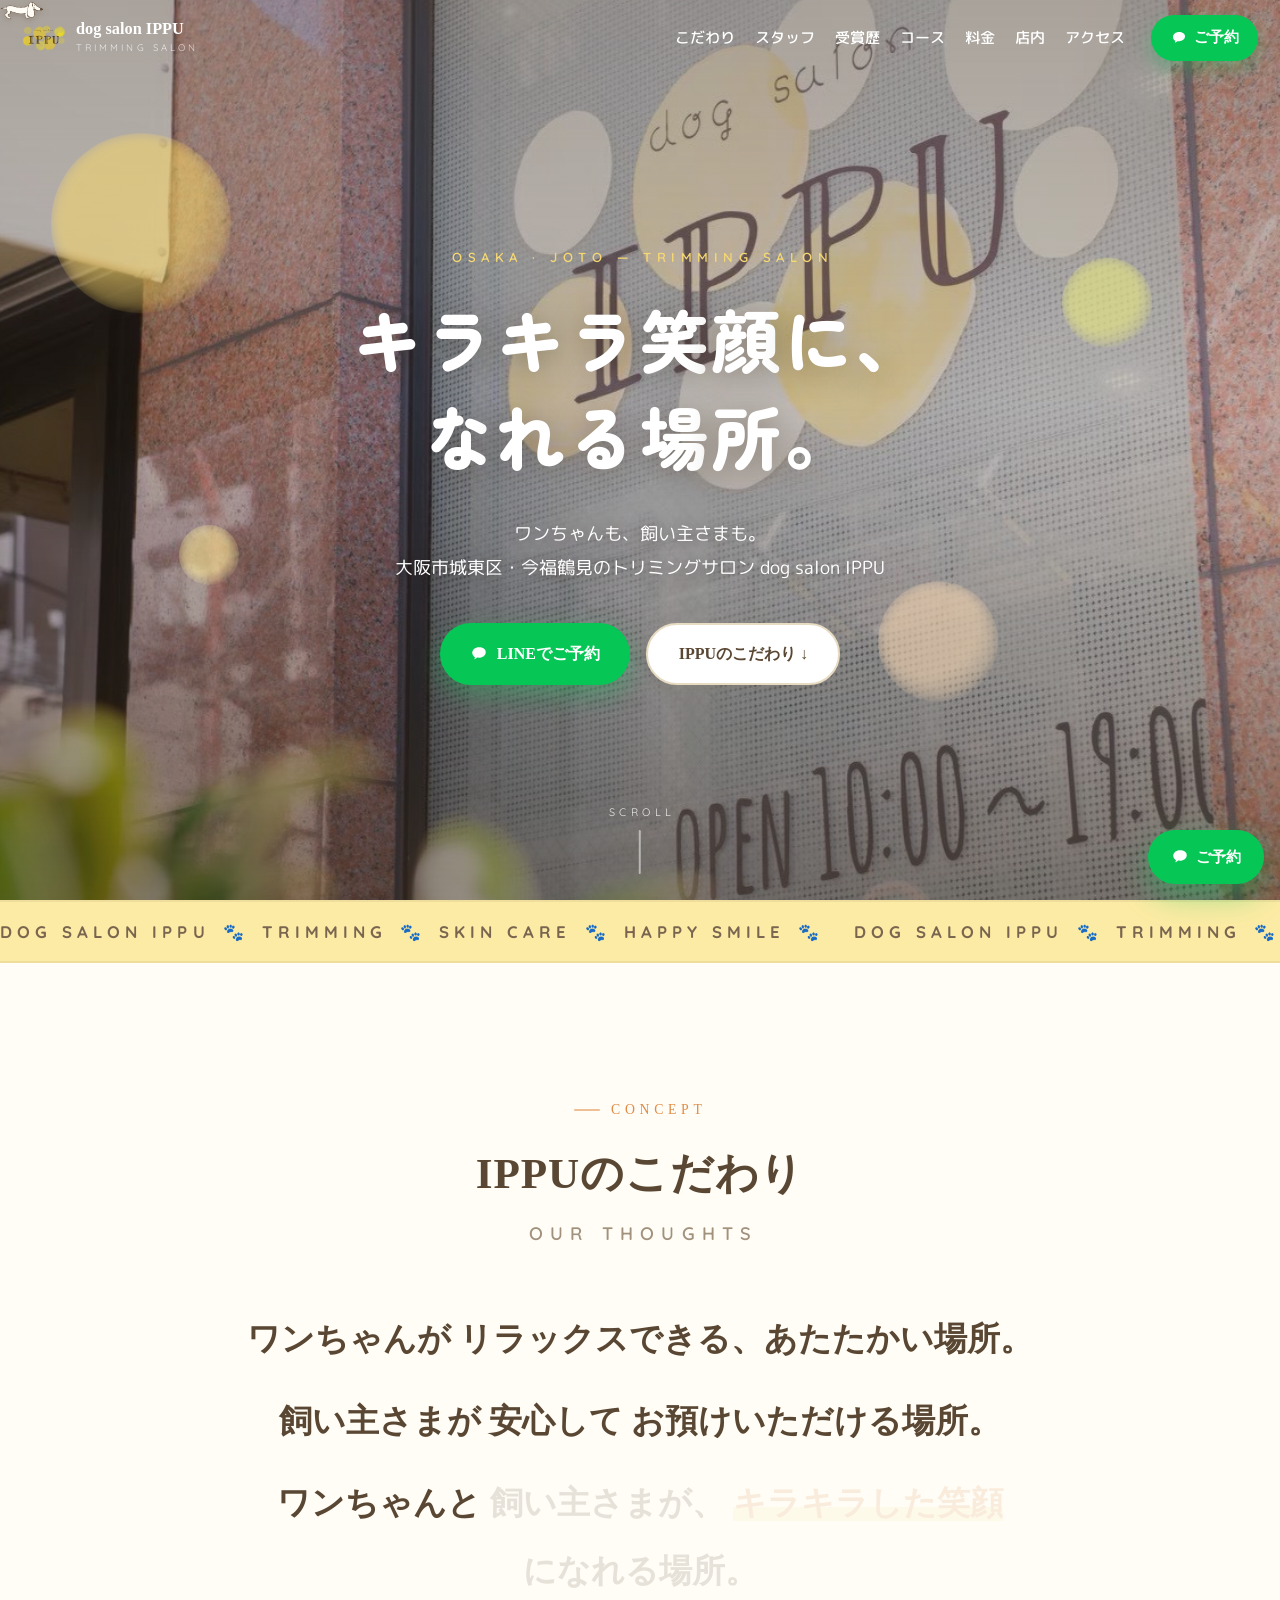
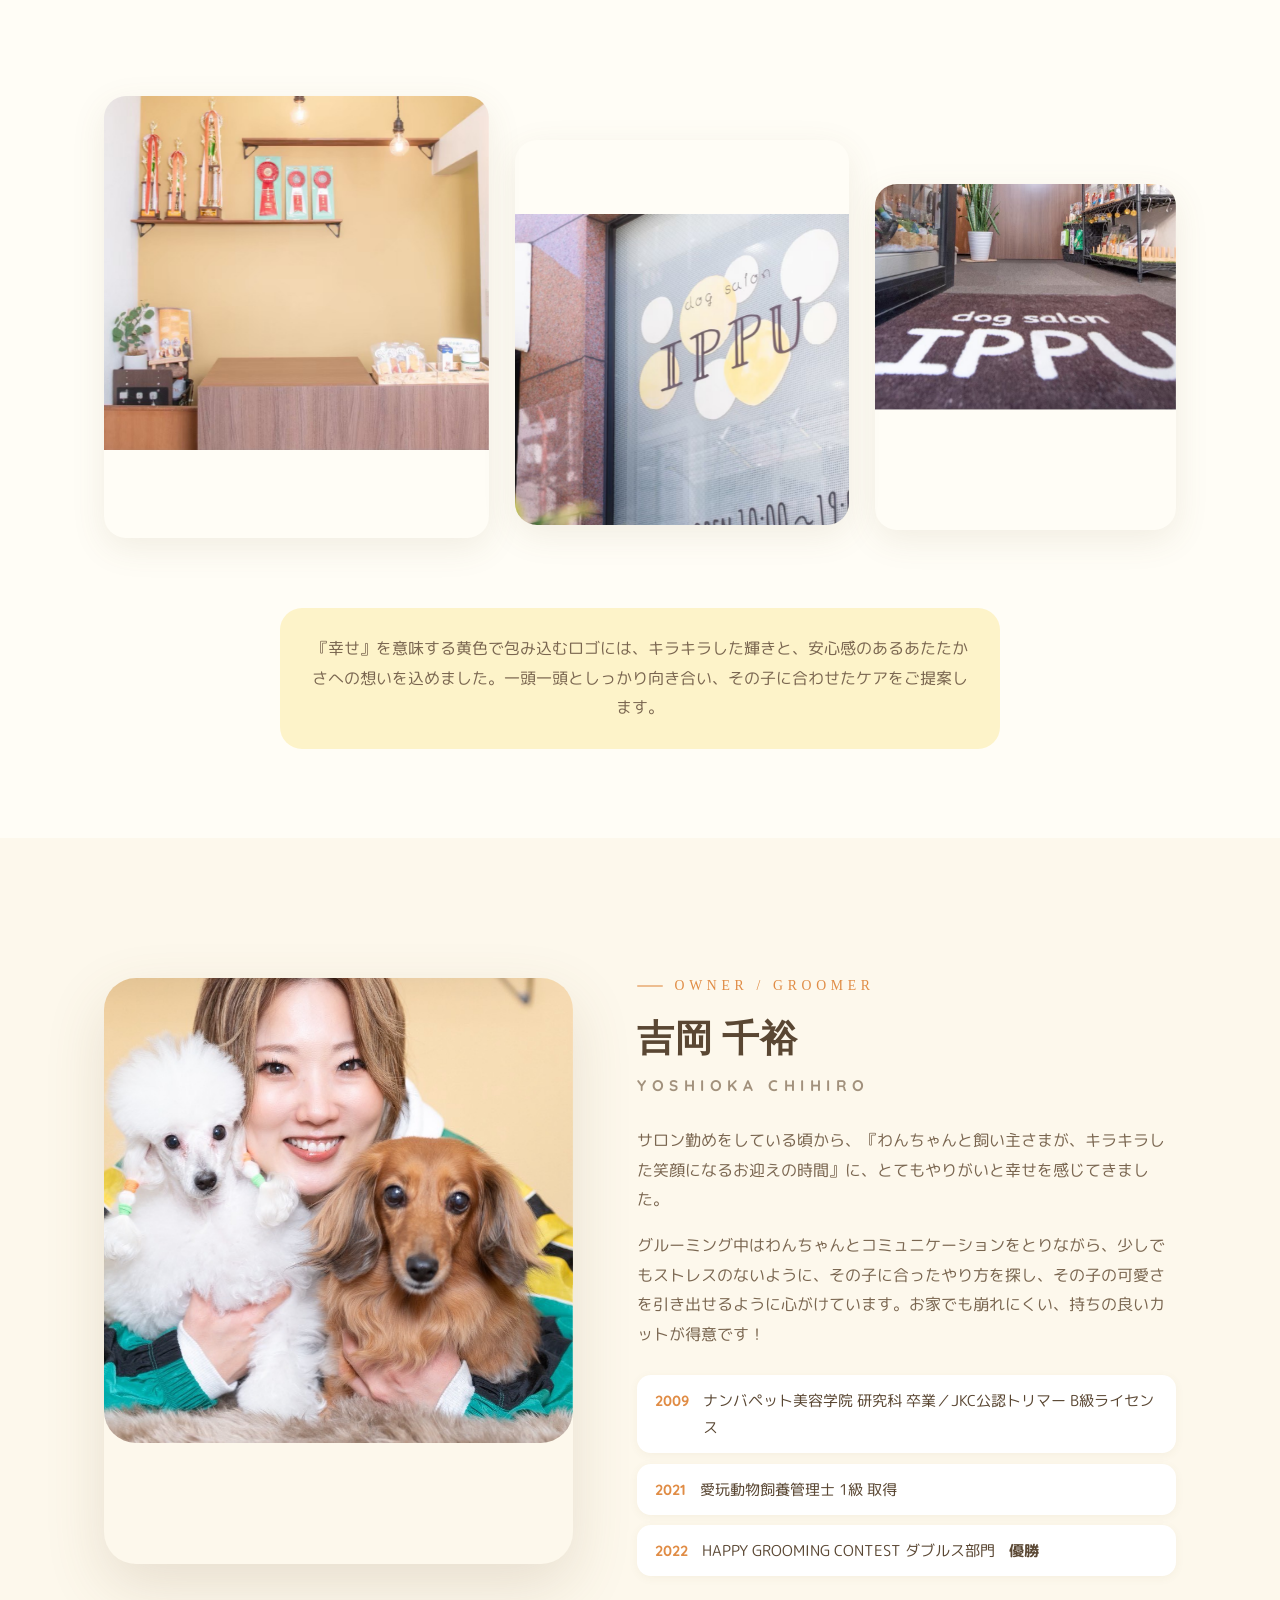
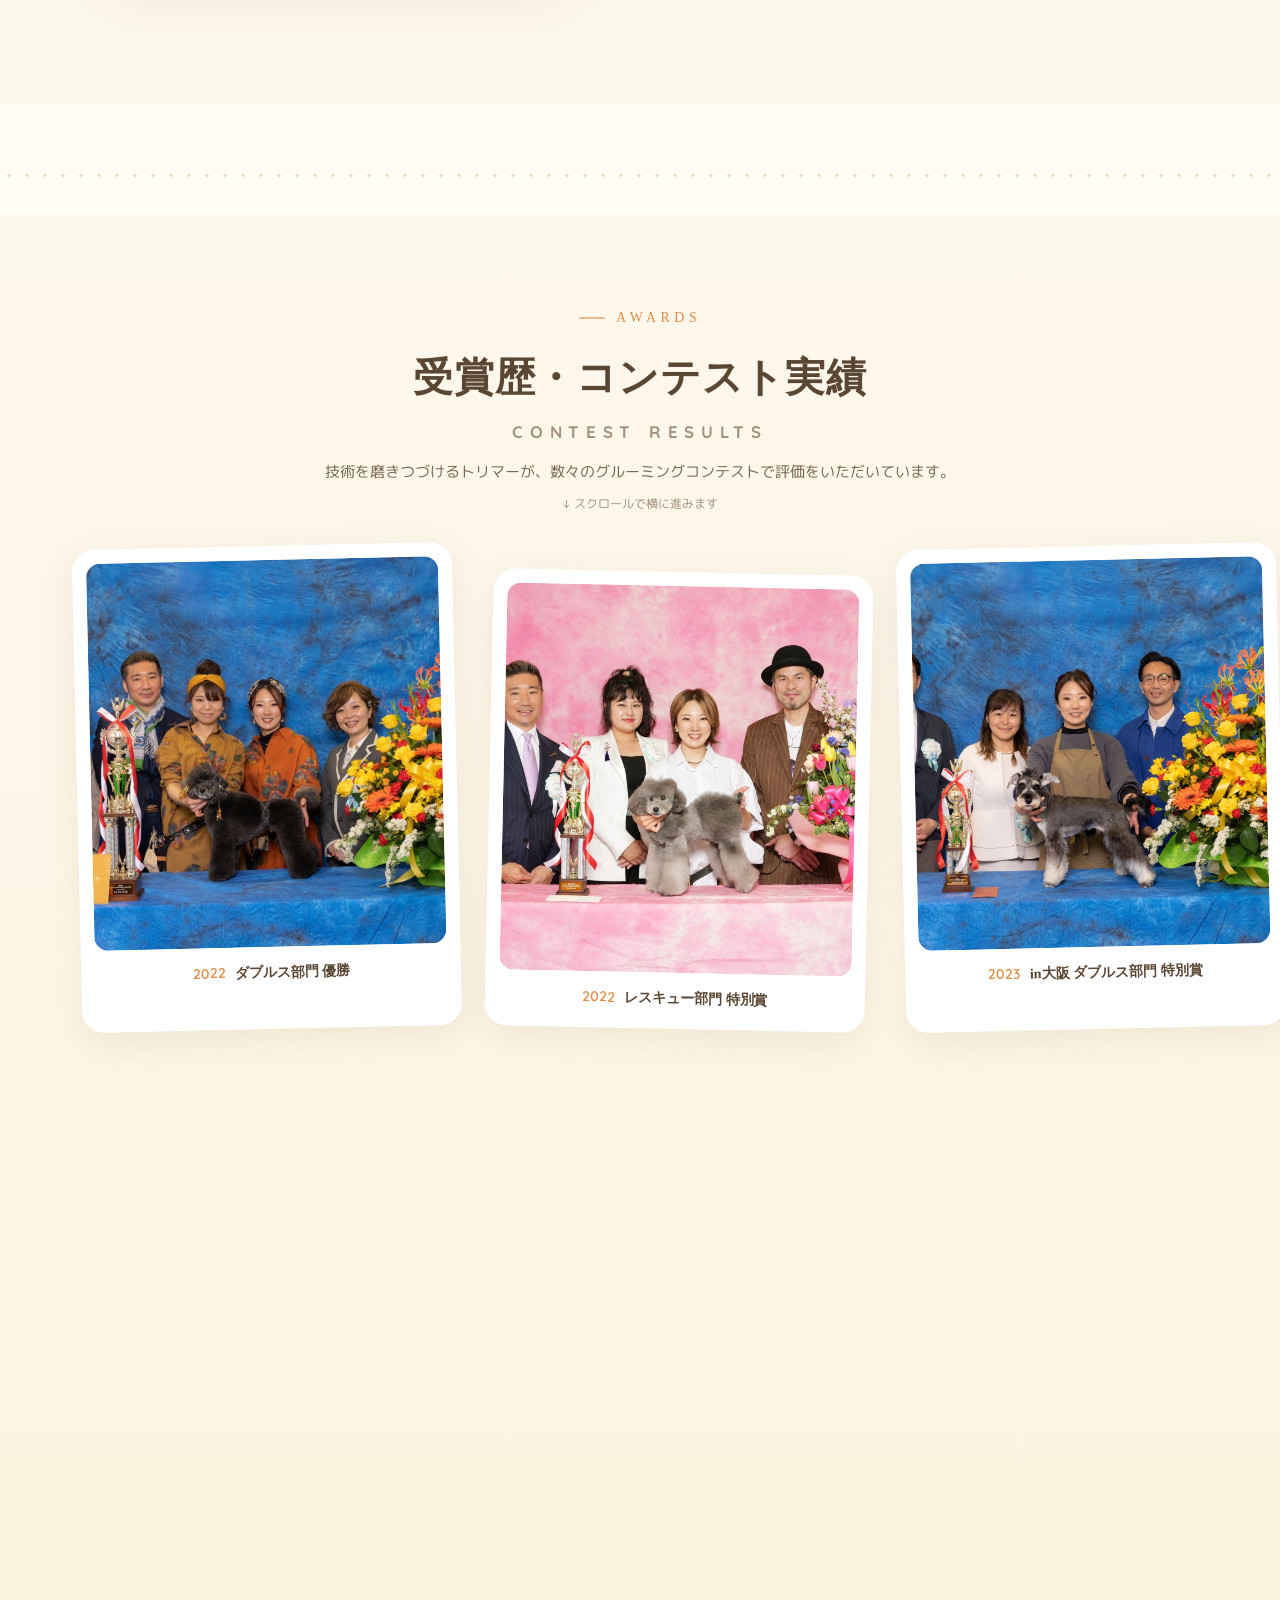
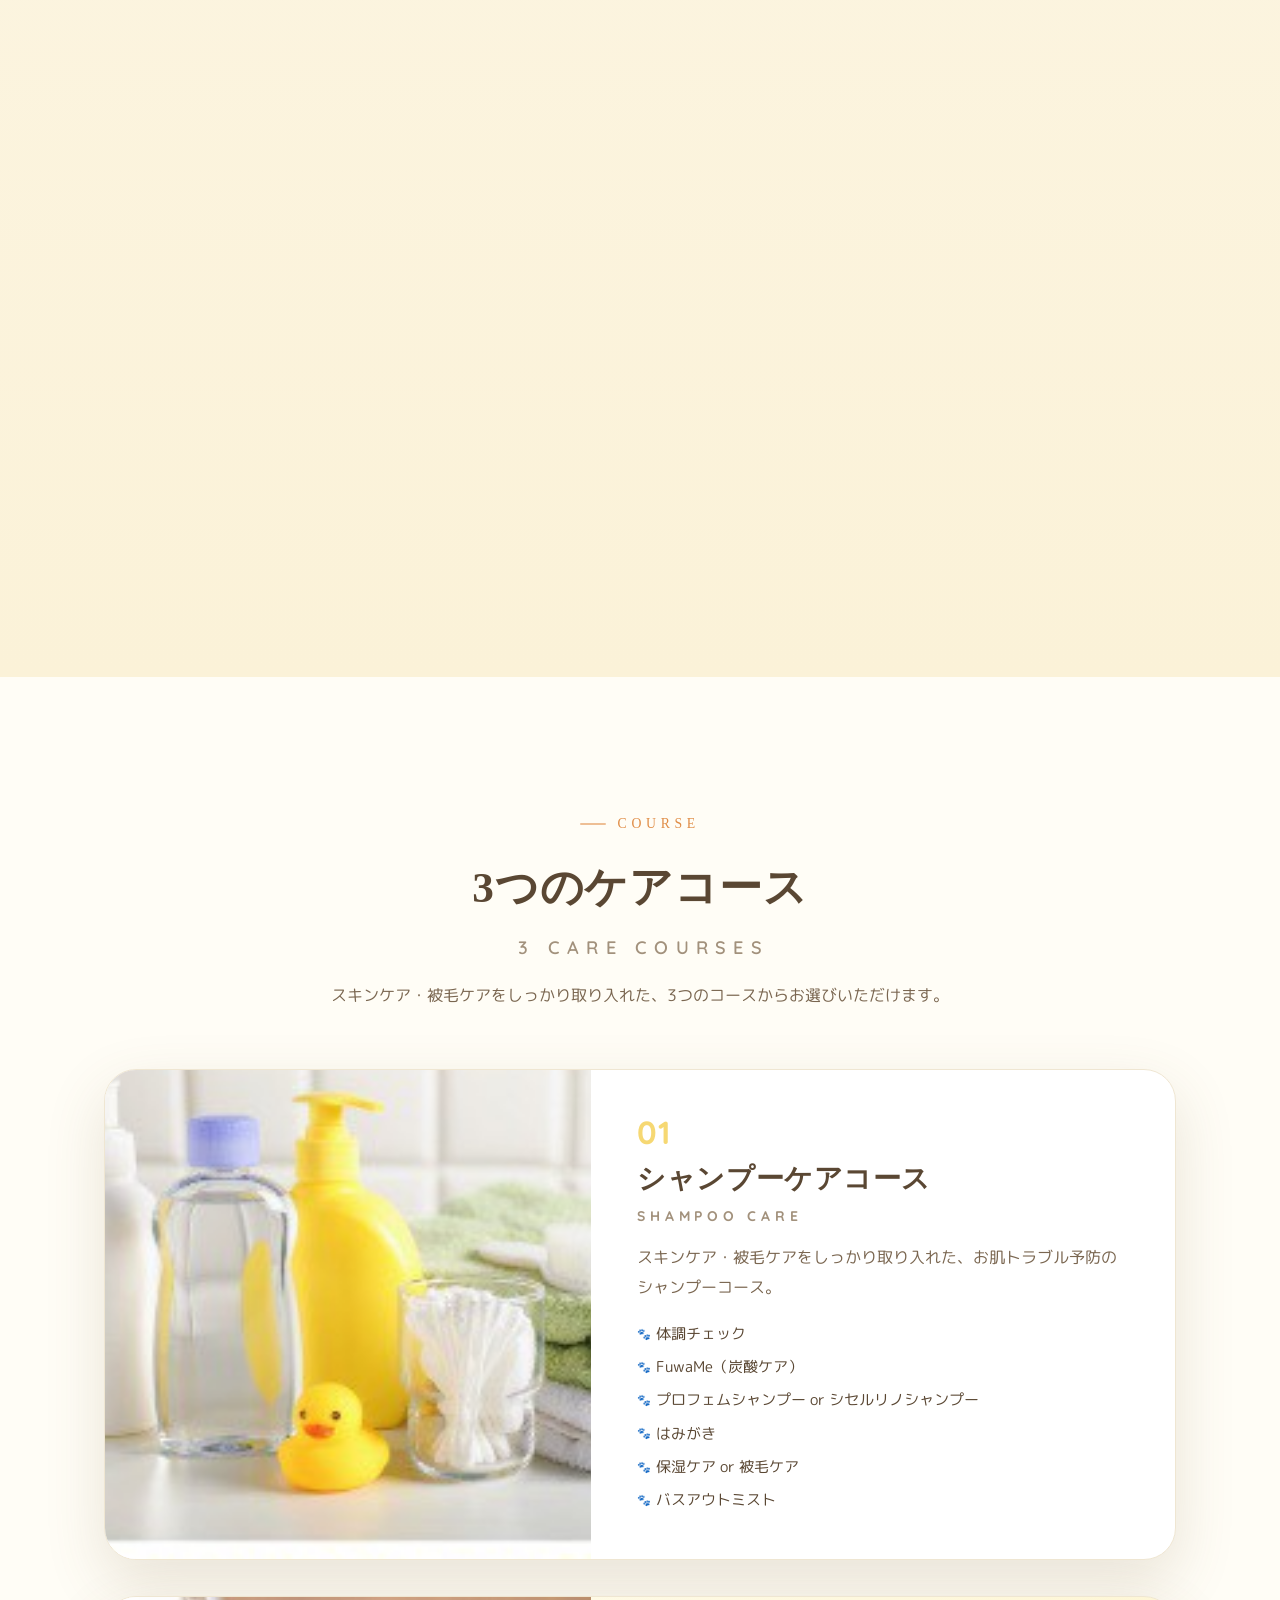
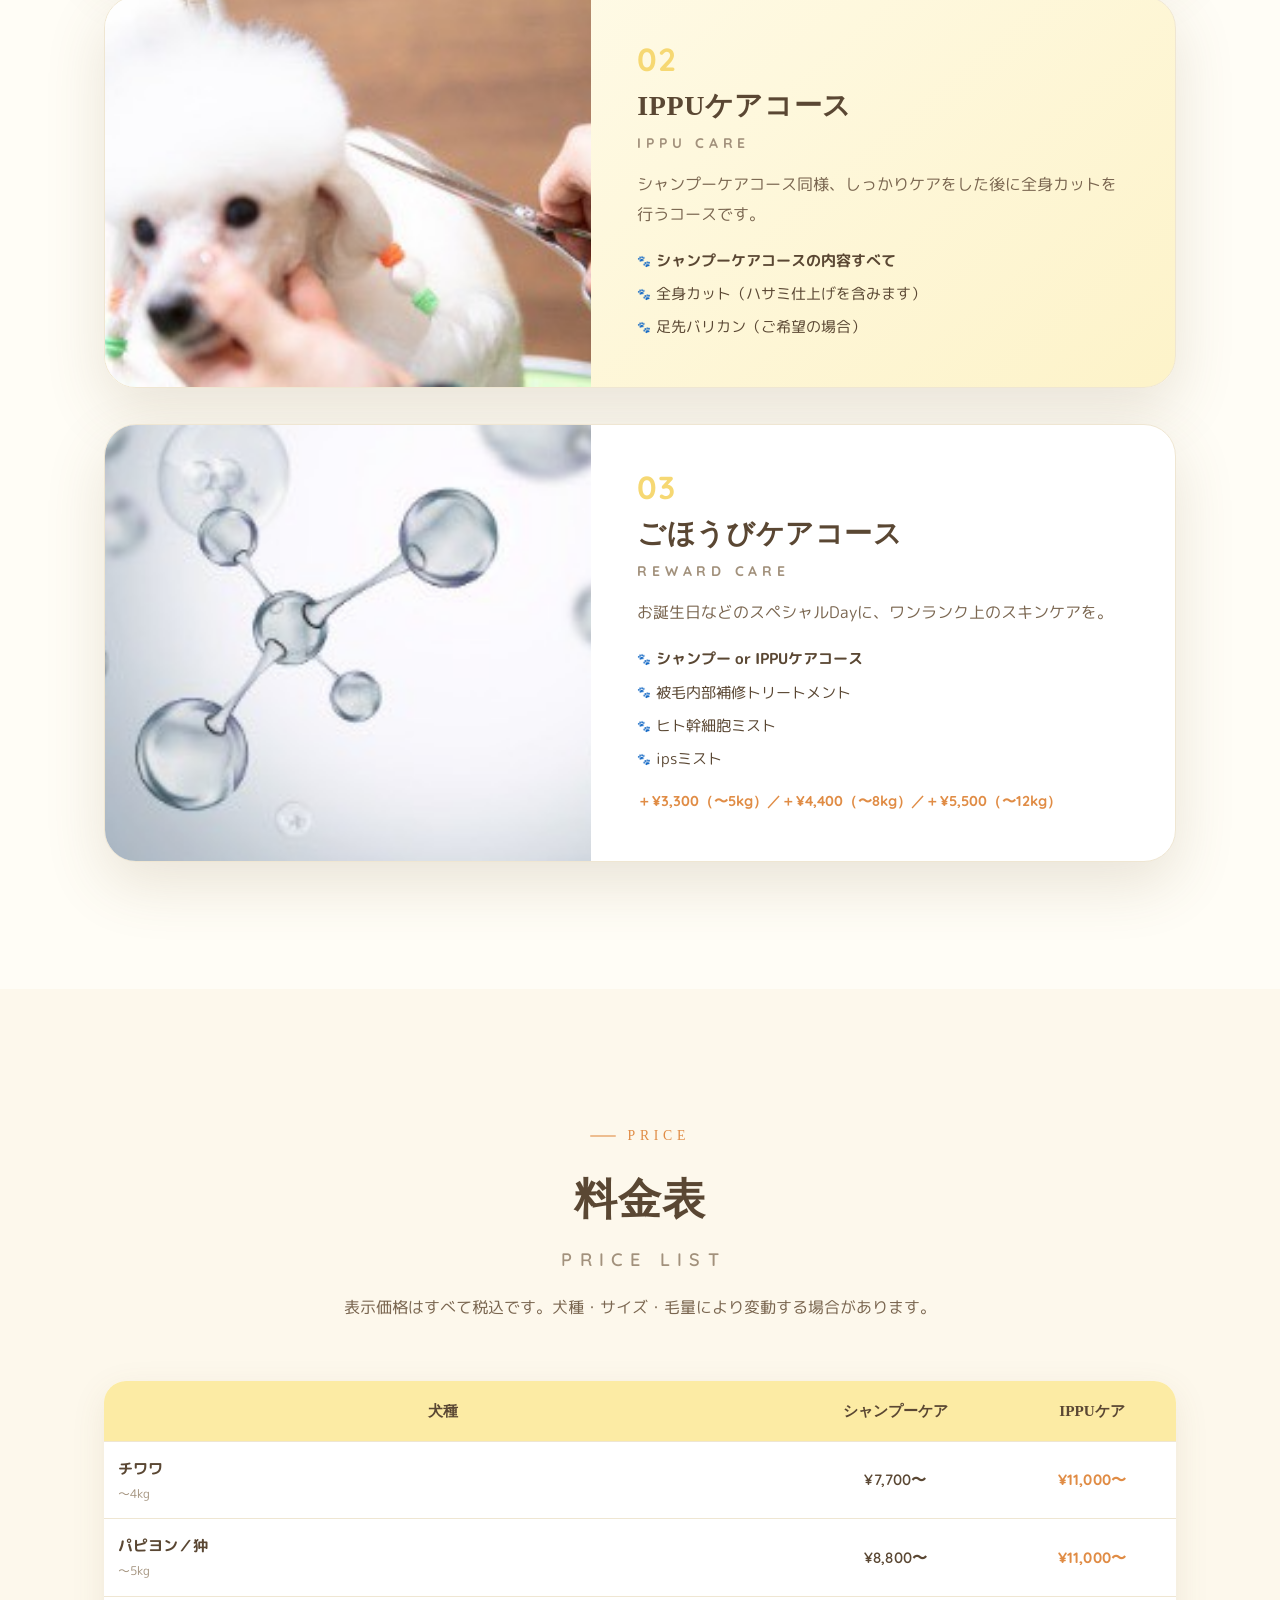
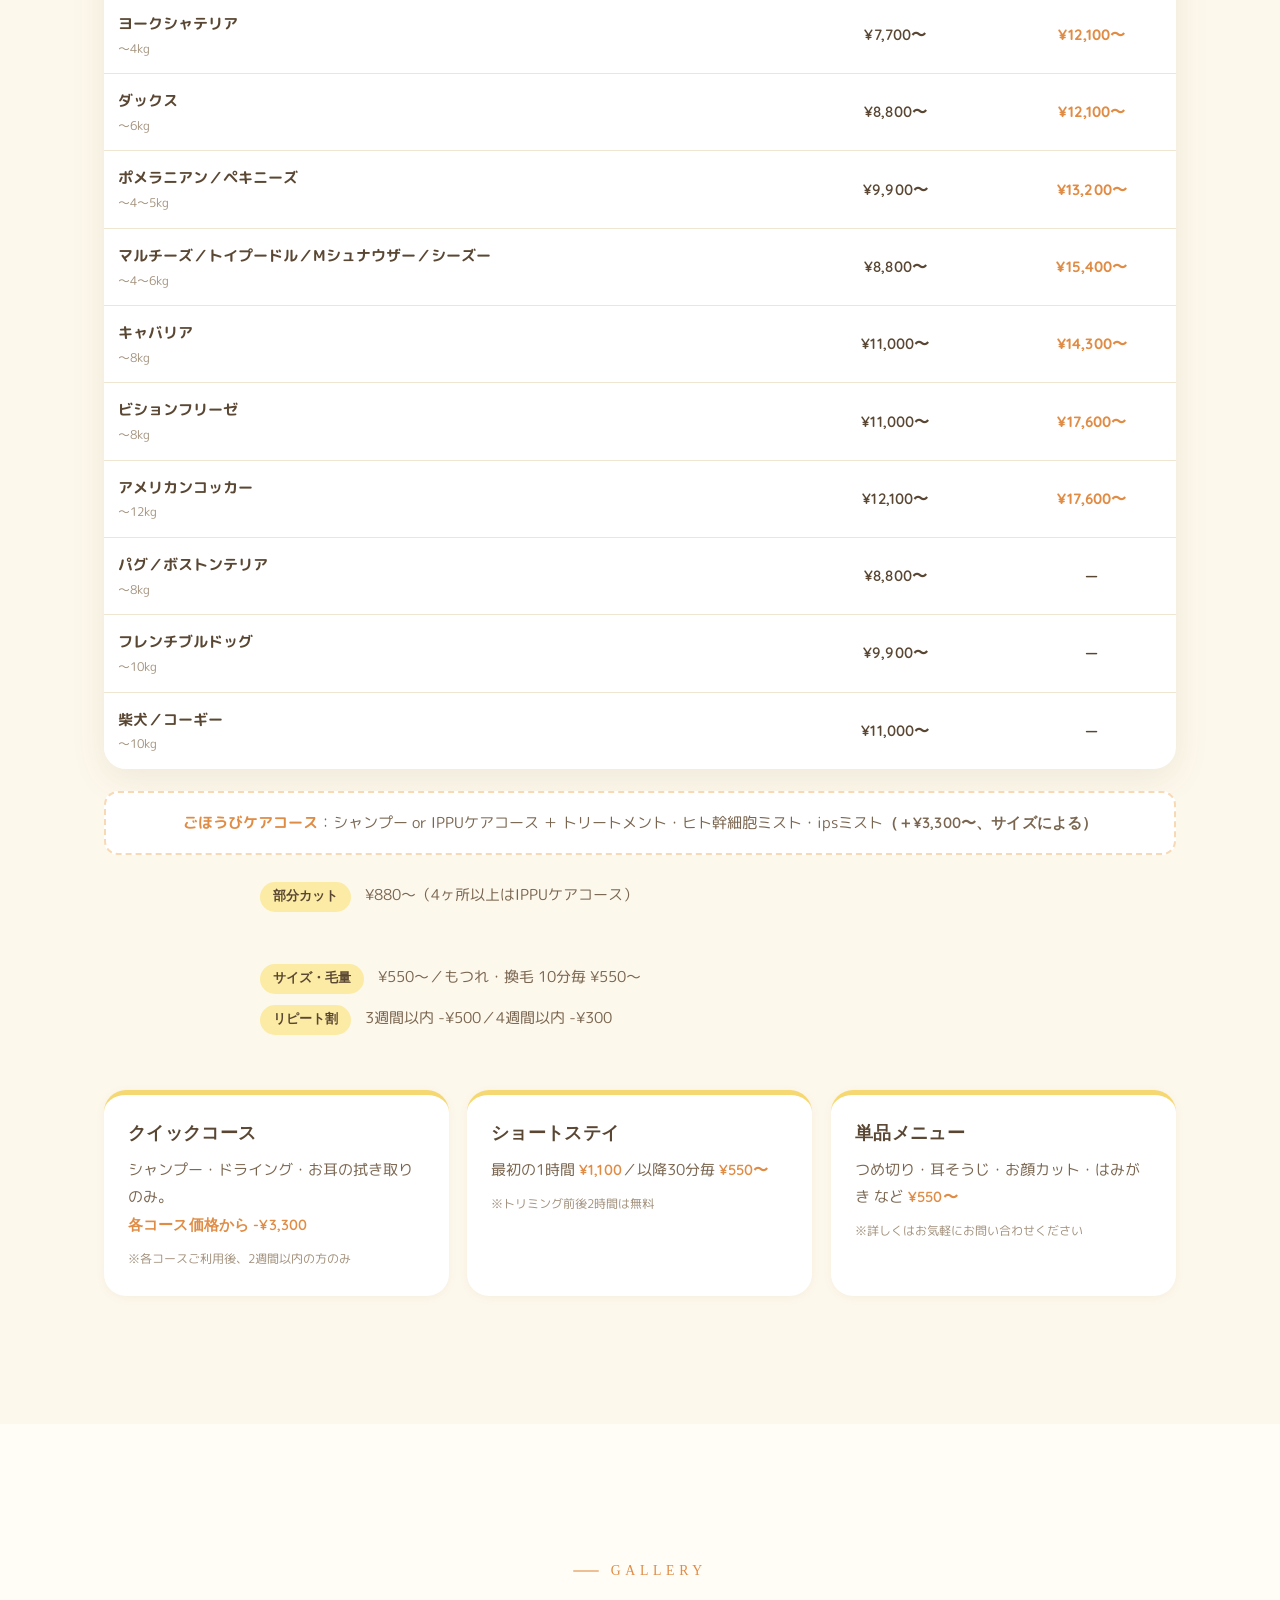
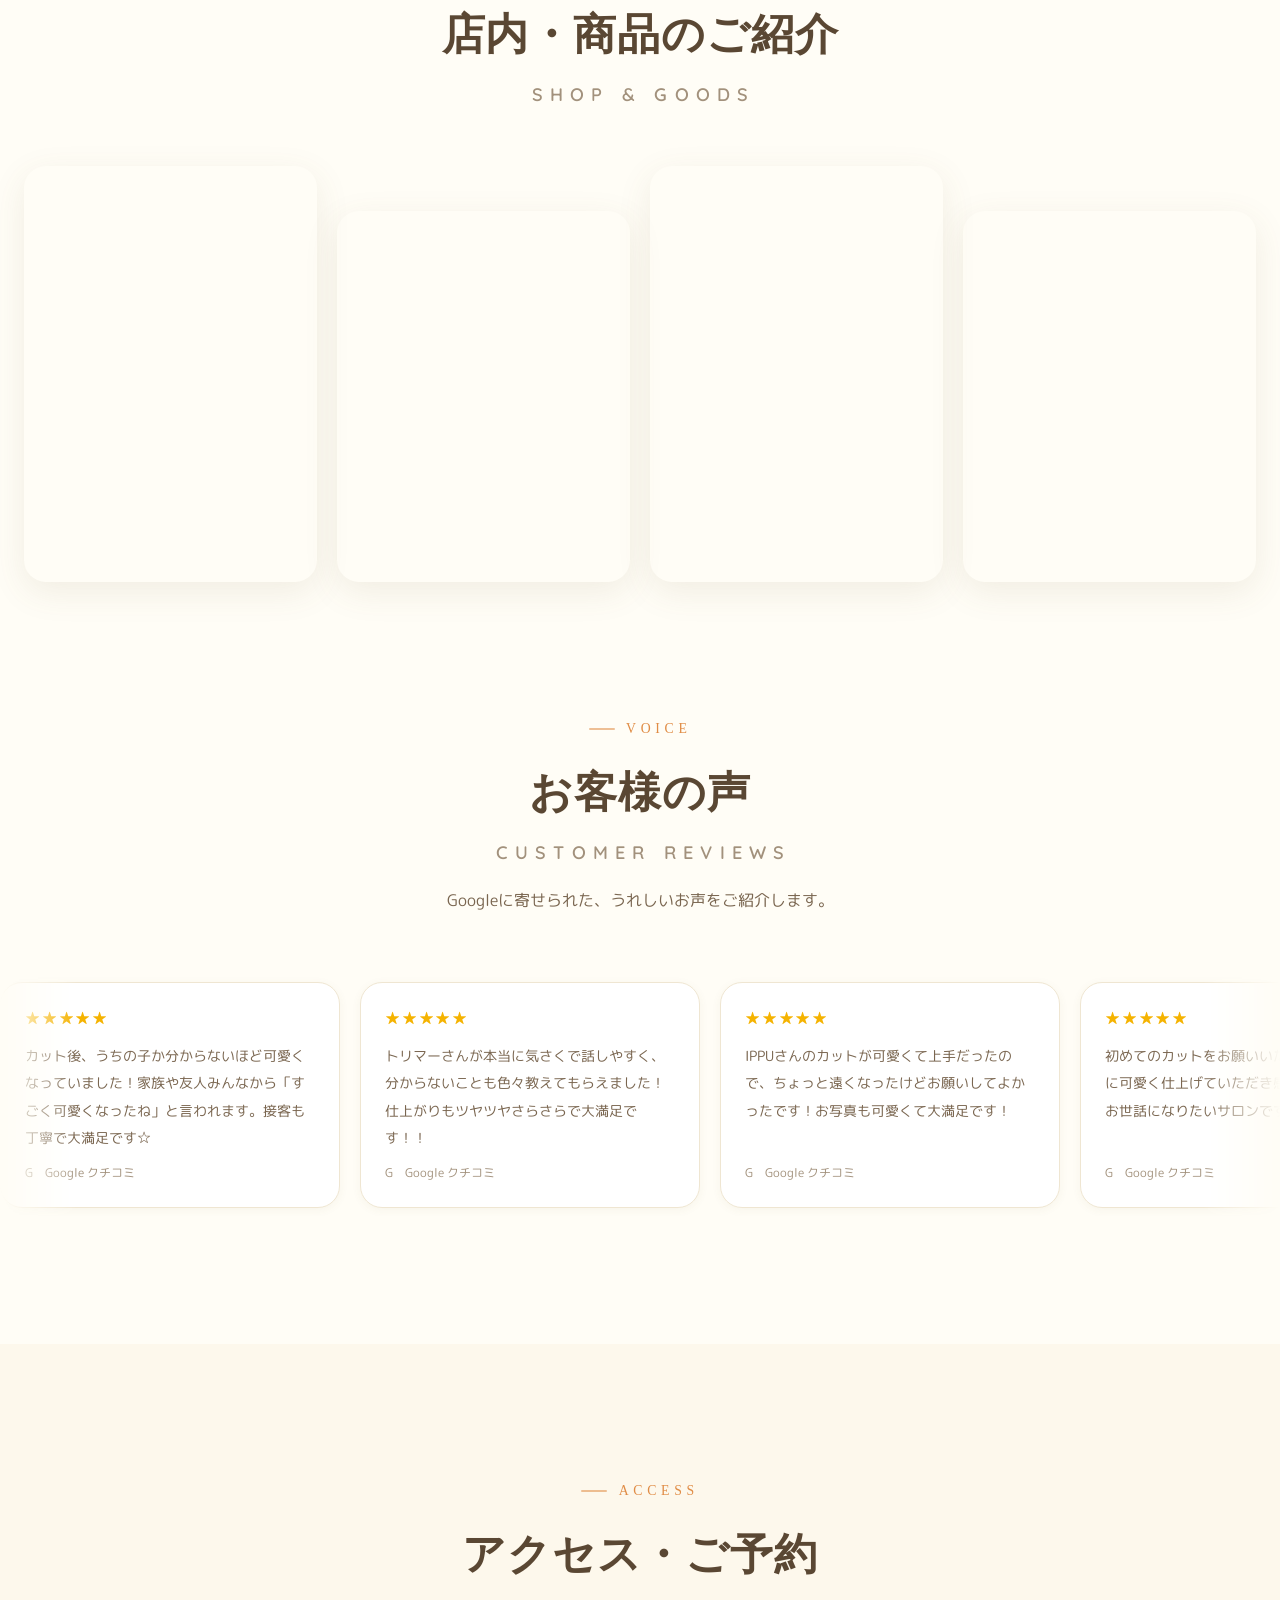
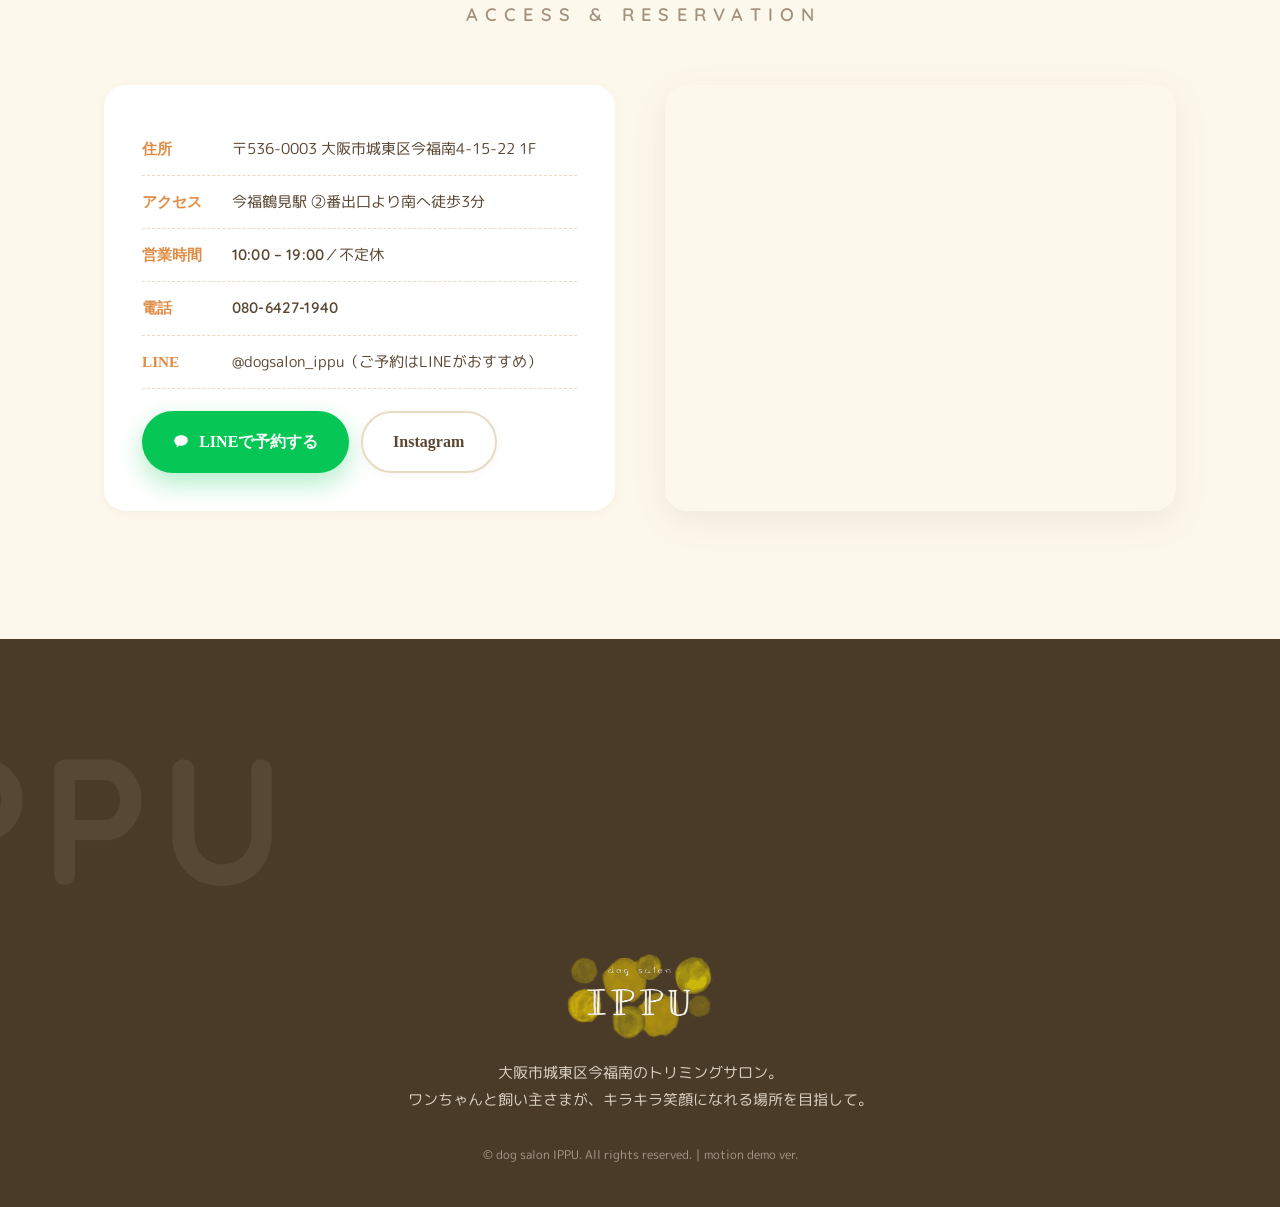
==== commit 09c0482e: "スワイプ案内を再表示式に改善＋スクロール描画の滑らか化 Co-Authored-By: Claude Fable 5 <noreply@anthropic.com>" ====
--- a/motion.html
+++ b/motion.html
@@ -62,7 +62,7 @@
 
 <!-- ============ HERO ============ -->
 <section class="hero">
-  <div class="hero__bg" data-lax="-0.18" data-lax-scale="1.12">
+  <div class="hero__bg" data-lax="-0.12">
     <img src="assets/storefront.jpg" alt="">
   </div>
   <div class="hero__veil"></div>
@@ -223,7 +223,8 @@
       <p class="lead">表示価格はすべて税込です。犬種・サイズ・毛量により変動する場合があります。</p>
     </div>
     <p class="price__swipe" aria-hidden="true"><svg viewBox="0 0 24 24" fill="none" stroke="currentColor" stroke-width="2.4" stroke-linecap="round" stroke-linejoin="round"><path d="M3 12h18M7 8l-4 4 4 4M17 8l4 4-4 4"/></svg>表は横にスクロールできます</p>
-    <div class="price__scroll rv" data-rv="up">
+    <div class="price__tablebox rv" data-rv="up">
+    <div class="price__scroll">
       <table class="ptable">
         <thead>
           <tr><th>犬種</th><th>シャンプーケア</th><th>IPPUケア</th></tr>
@@ -244,6 +245,10 @@
         </tbody>
       </table>
     </div>
+    <div class="swipe-guide" id="swipeGuide" aria-hidden="true">
+      <div class="swipe-guide__card"><span class="swipe-guide__hand">👆</span>横にスワイプできます</div>
+    </div>
+    </div>
     <p class="price__reward rv" data-rv="up"><b>ごほうびケアコース</b>：シャンプー or IPPUケアコース ＋ トリートメント・ヒト幹細胞ミスト・ipsミスト<span class="num">（＋¥3,300〜、サイズによる）</span></p>
     <ul class="price__notes">
       <li class="rv" data-rv="up"><span class="tag">部分カット</span>¥880〜（4ヶ所以上はIPPUケアコース）</li>
--- a/motion.css
+++ b/motion.css
@@ -53,6 +53,8 @@
 ul{ margin:0; padding:0; list-style:none; }
 .num{ font-family:var(--num); font-weight:600; letter-spacing:.01em; }
 .wrap{ width:100%; max-width:var(--maxw); margin-inline:auto; padding-inline:24px; }
+/* パララックス要素はGPU合成レイヤーに固定して再ラスタライズのブレを防ぐ */
+[data-lax], [data-lax-x]{ will-change:transform; }
 
 .eyebrow{
   display:inline-flex; align-items:center; gap:.5em;
@@ -167,7 +169,8 @@
   position:relative; min-height:100svh; display:flex; align-items:center; justify-content:center;
   text-align:center; color:#fff; overflow:hidden;
 }
-.hero__bg{ position:absolute; inset:-8% 0; z-index:0; }
+/* 拡大(scale)によるボヤけを避けるため、パララックスの余白は配置(inset)で確保する */
+.hero__bg{ position:absolute; inset:-16% 0; z-index:0; }
 .hero__bg img{ width:100%; height:100%; object-fit:cover; object-position:center 30%; }
 .hero__veil{
   position:absolute; inset:0; z-index:1;
@@ -338,7 +341,28 @@
   font-size:.82rem; color:var(--ink-3); margin-bottom:12px;
 }
 .price__swipe svg{ width:20px; height:20px; }
+.price__tablebox{ position:relative; }
 .price__scroll{ overflow-x:auto; border-radius:var(--radius); box-shadow:var(--shadow); background:#fff; }
+/* 表が画面に入ったら「横にスワイプ」の案内をオーバーレイ表示。
+   pointer-events:noneなので案内が出たままでもスワイプ操作を邪魔しない */
+.swipe-guide{
+  position:absolute; inset:0; z-index:3; border-radius:var(--radius);
+  background:rgba(90,71,51,.32); pointer-events:none;
+  opacity:0; visibility:hidden; transition:opacity .5s var(--ease-out), visibility 0s .5s;
+}
+.swipe-guide.is-on{ opacity:1; visibility:visible; transition:opacity .5s var(--ease-out); }
+.swipe-guide__card{
+  /* 表が縦に長くてもスクロール位置に追従して画面中央あたりに居続ける */
+  position:sticky; top:40vh; width:fit-content; margin:14px auto 0;
+  display:flex; align-items:center; gap:12px;
+  background:#fff; border-radius:999px; padding:14px 26px; box-shadow:var(--shadow-lg);
+  font-family:"Zen Maru Gothic", serif; font-weight:700; font-size:.95rem; color:var(--ink);
+}
+.swipe-guide__hand{ font-size:1.6rem; animation:swipeHand 1.6s ease-in-out infinite; }
+@keyframes swipeHand{
+  0%,100%{ transform:translateX(14px) rotate(10deg); }
+  50%{ transform:translateX(-14px) rotate(-10deg); }
+}
 /* スマホでは犬種列を左に固定して、スワイプしても犬種が見えるように */
 .ptable .breed, .ptable thead th:first-child{
   position:sticky; left:0; z-index:2; background:#fff;
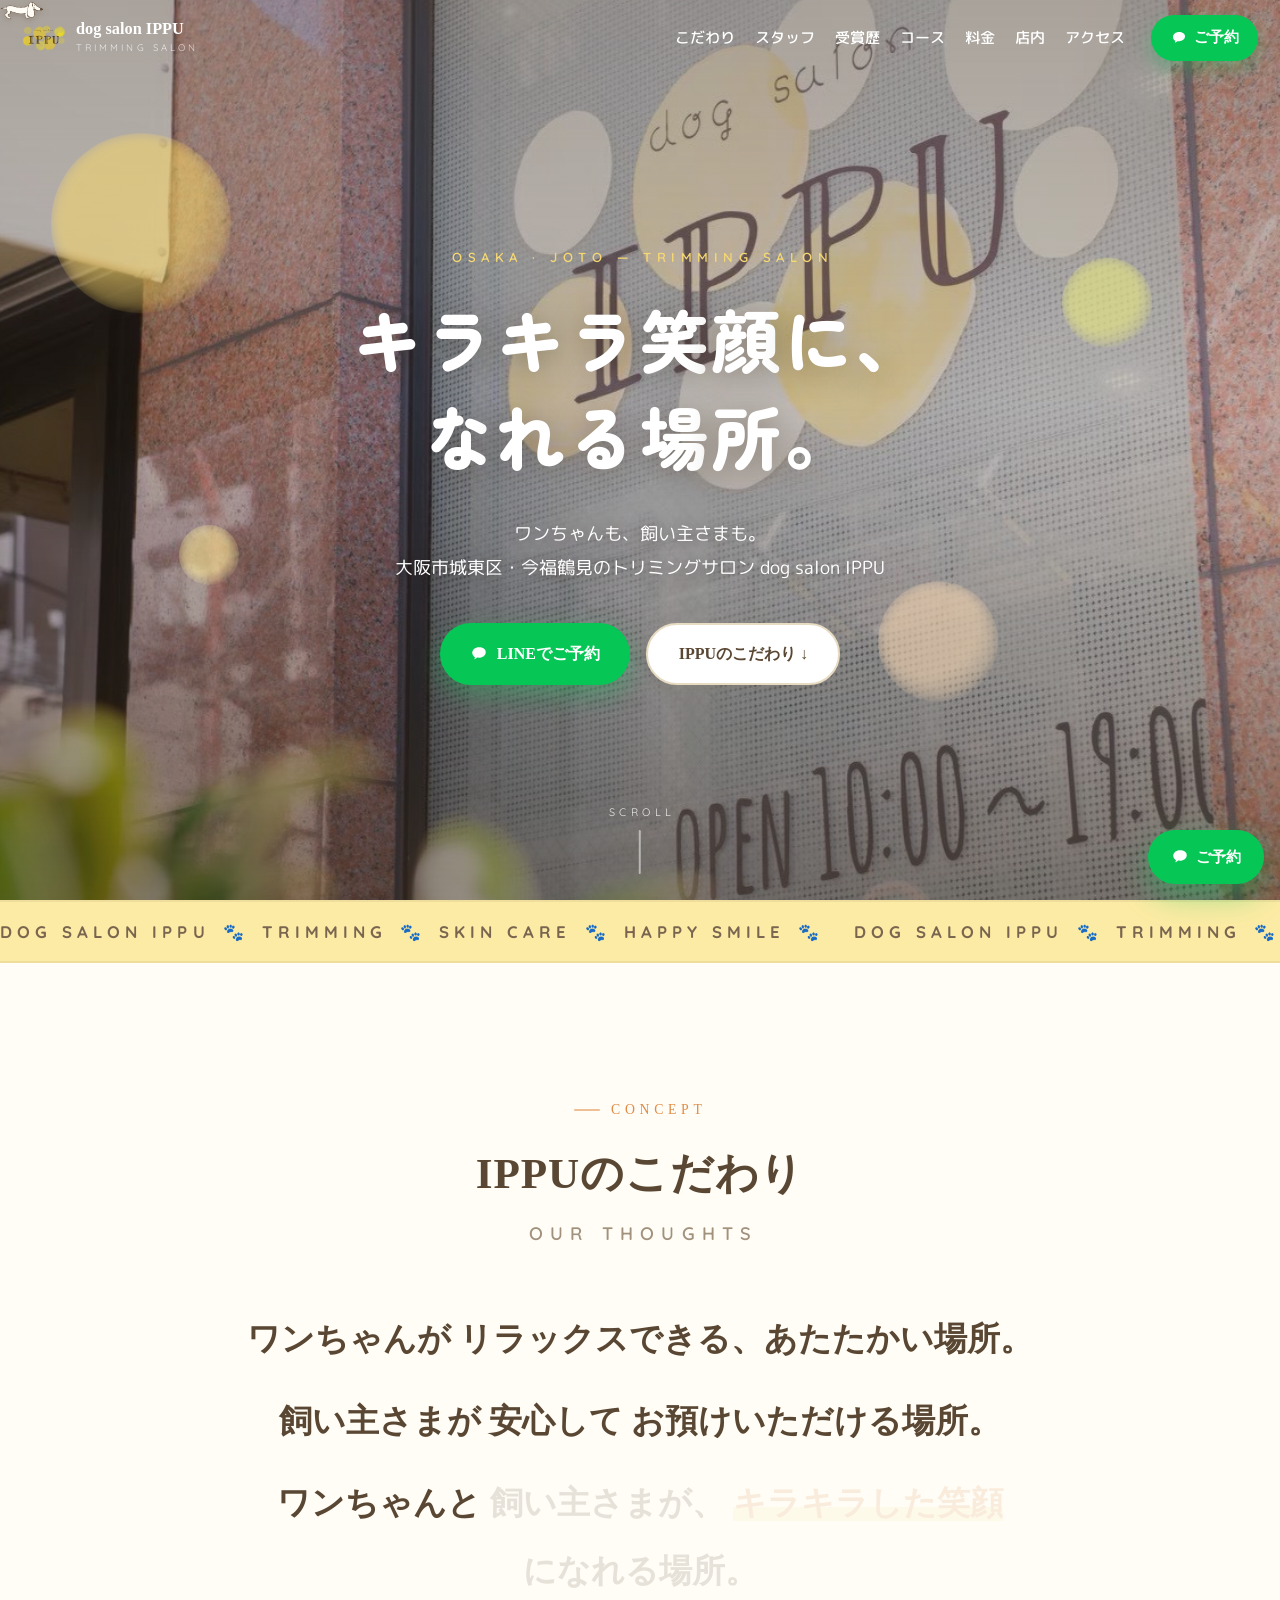
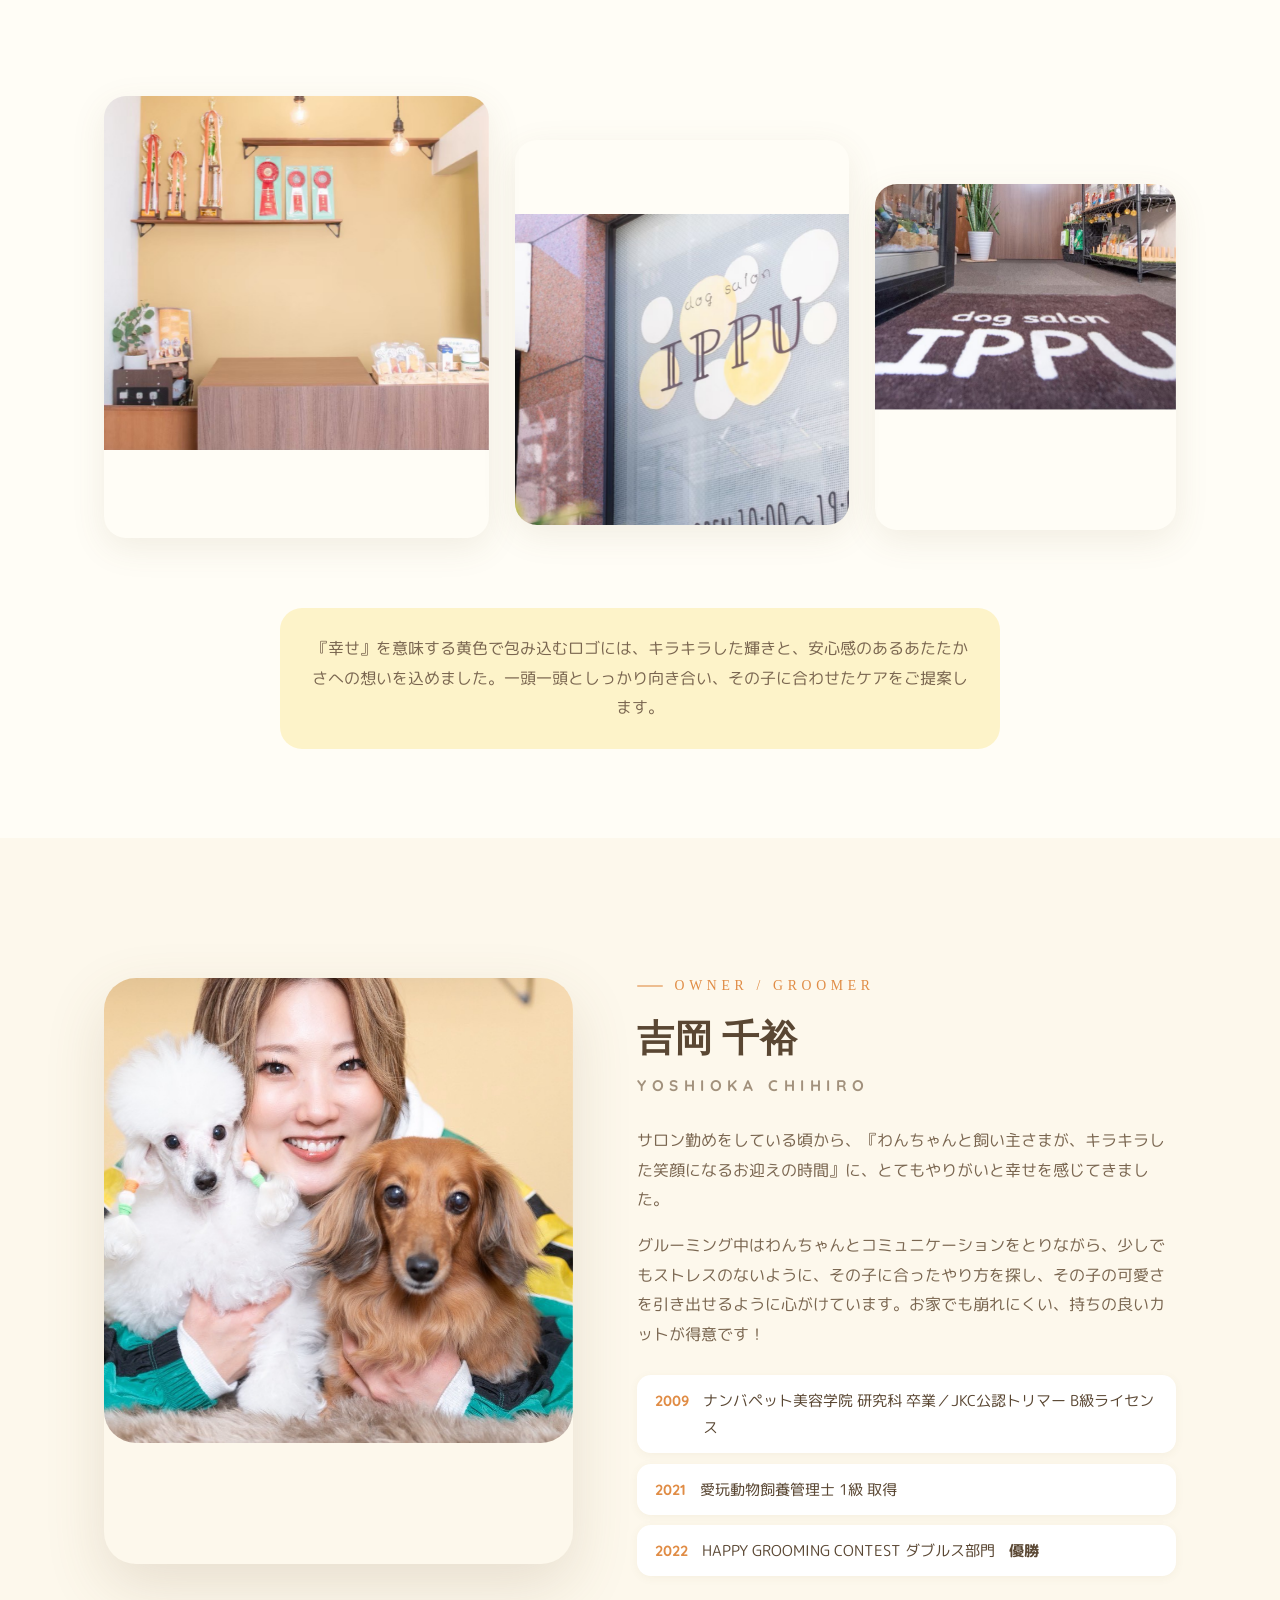
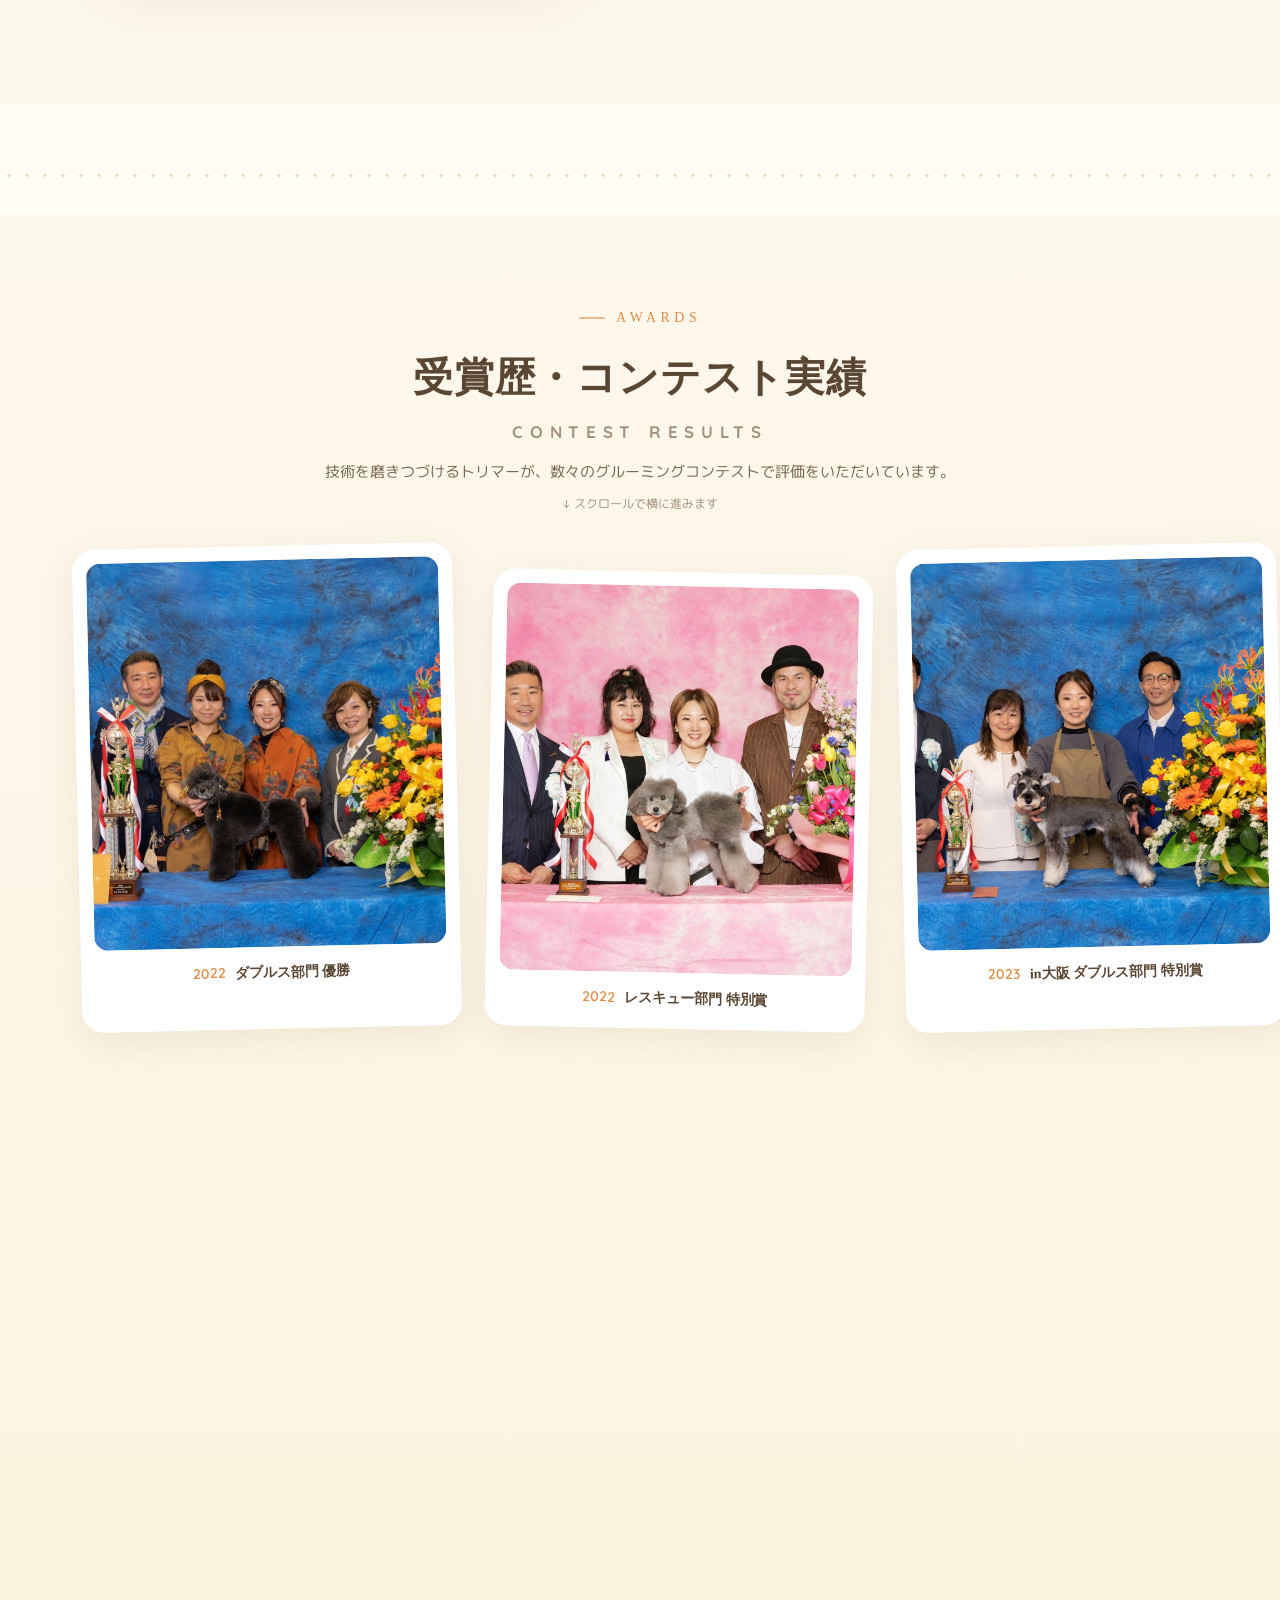
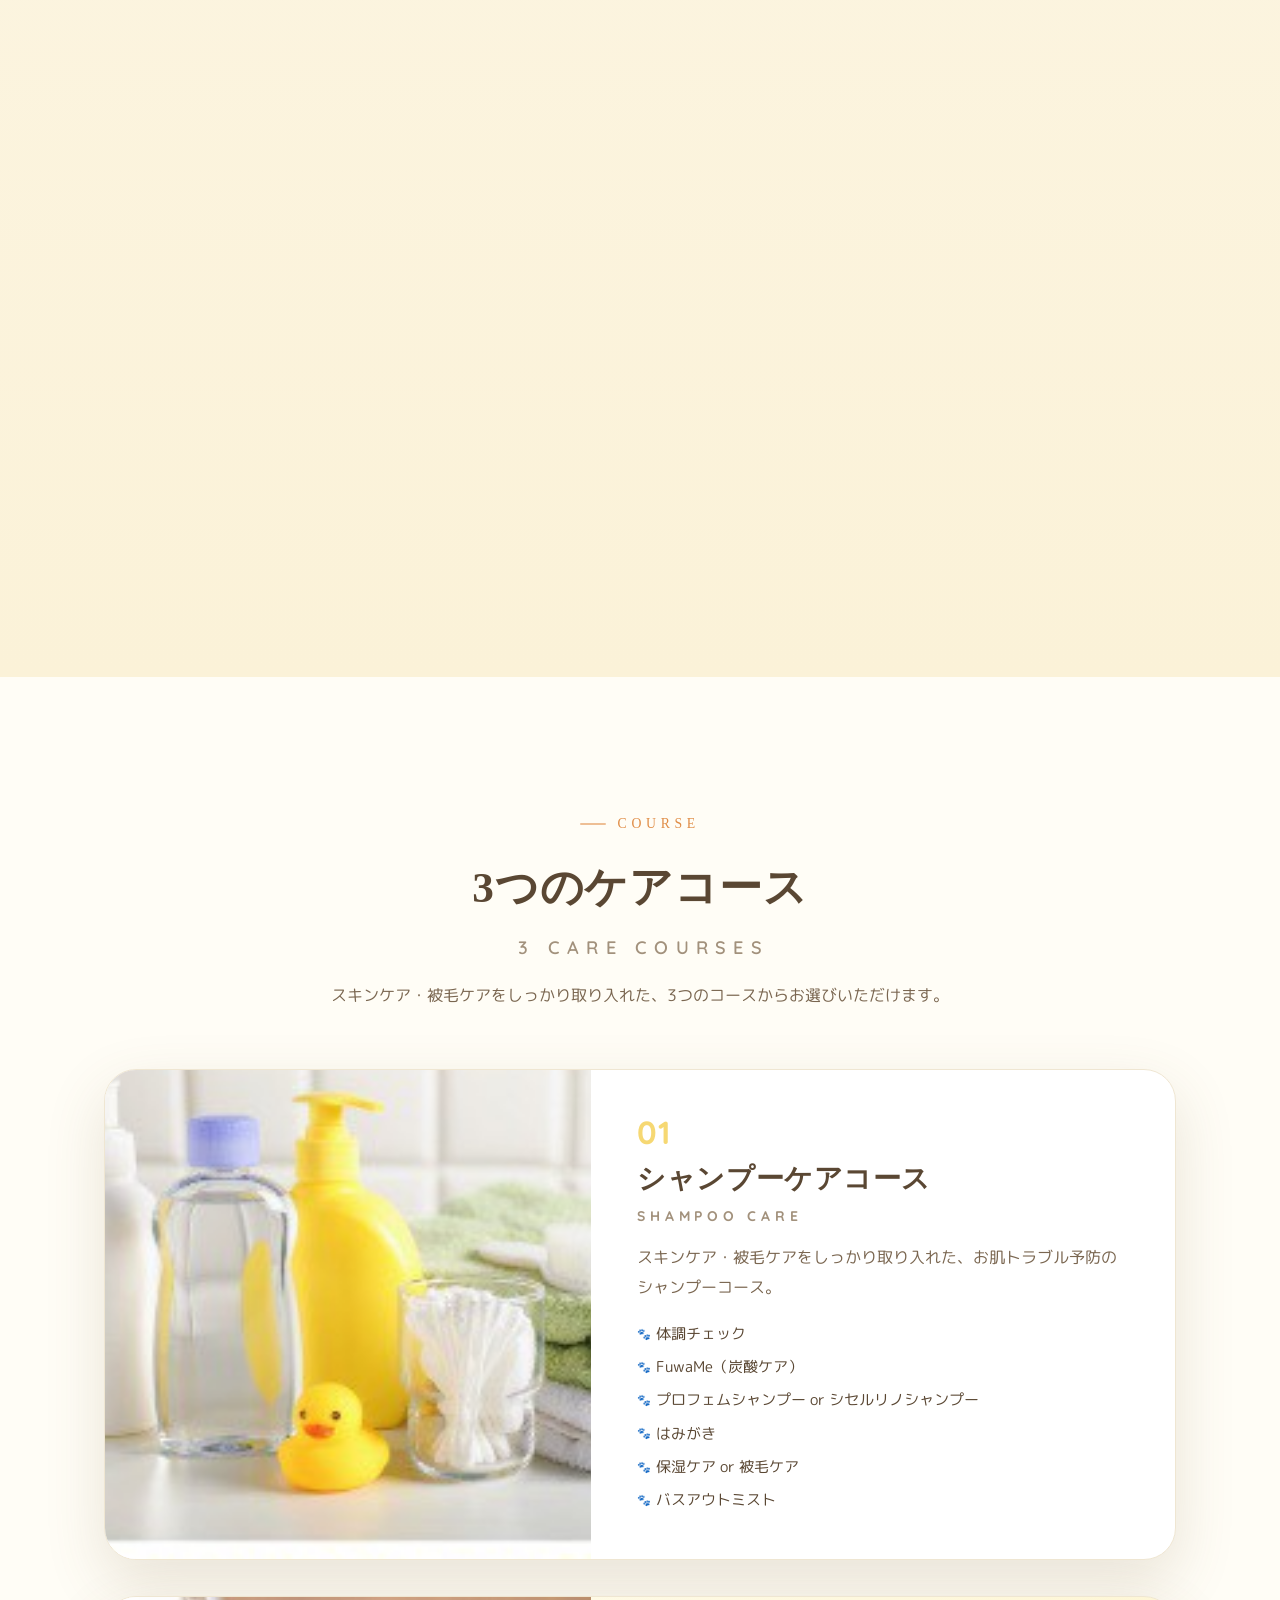
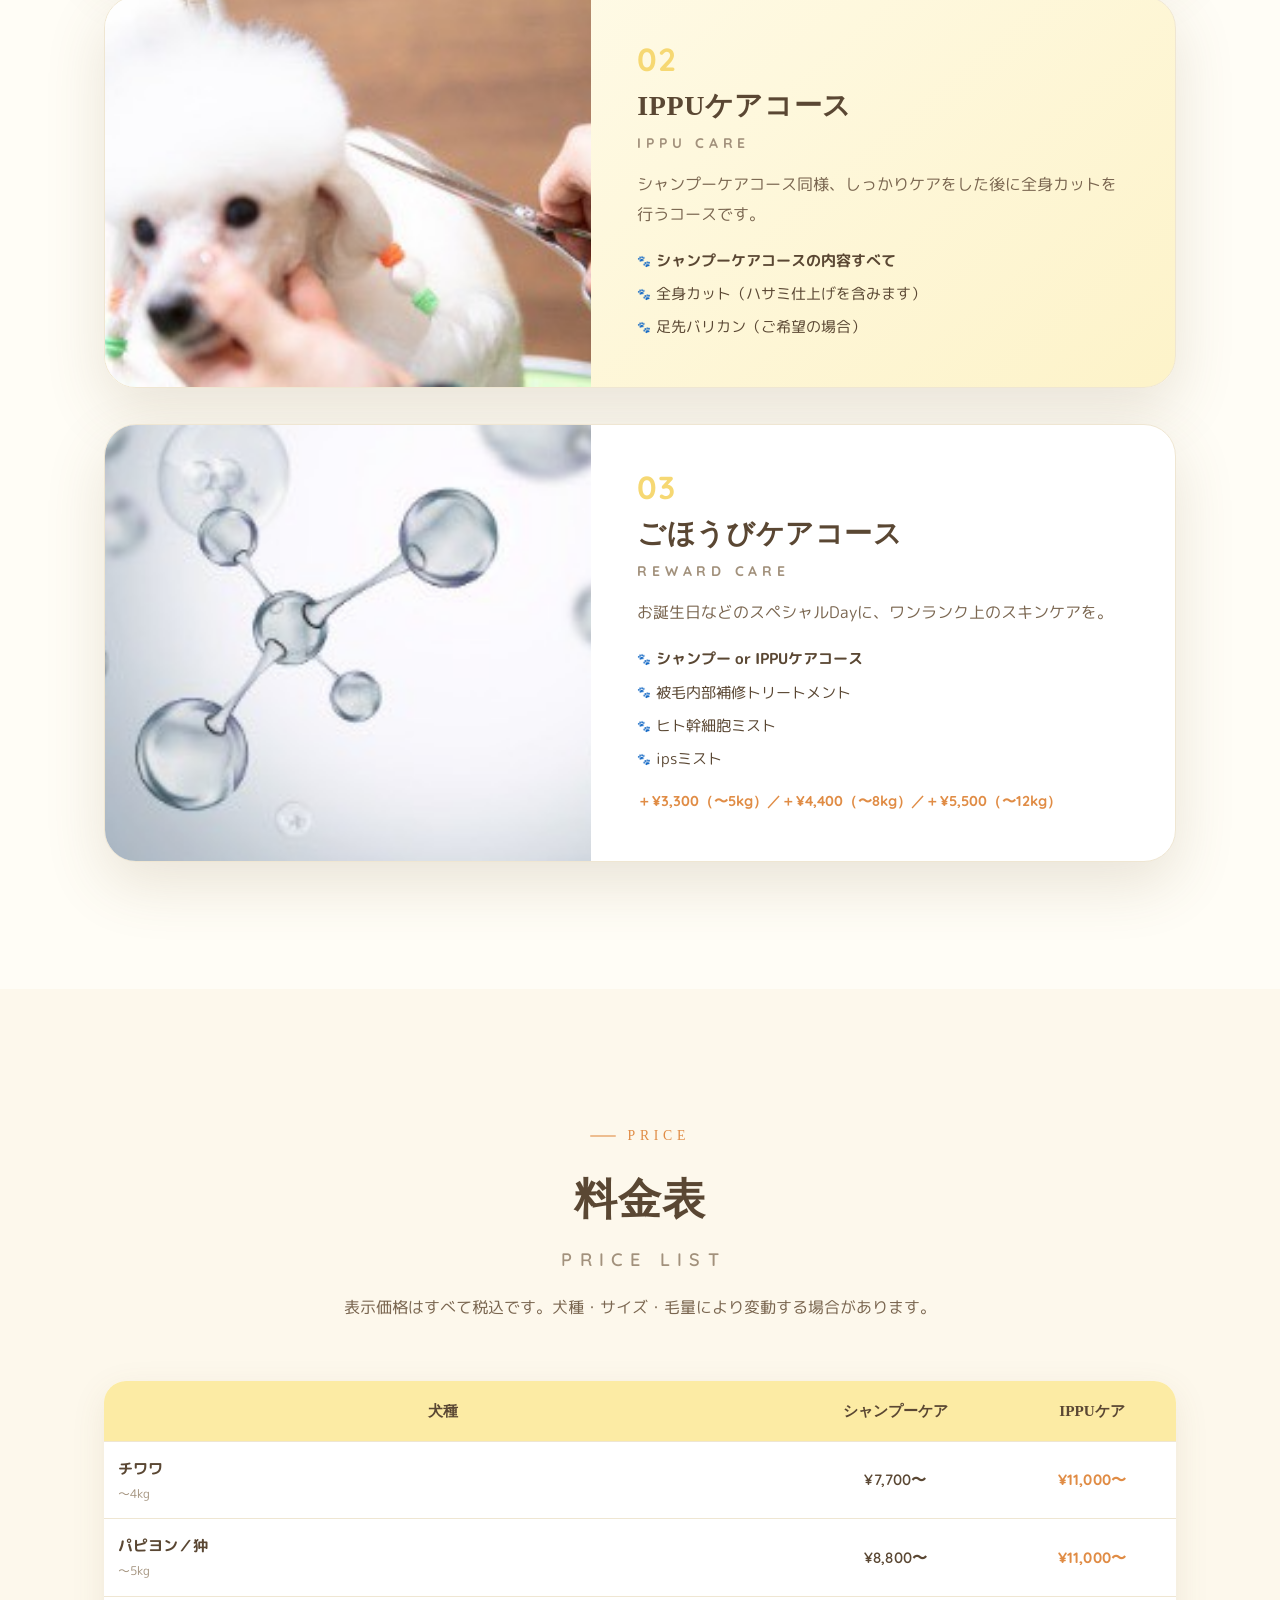
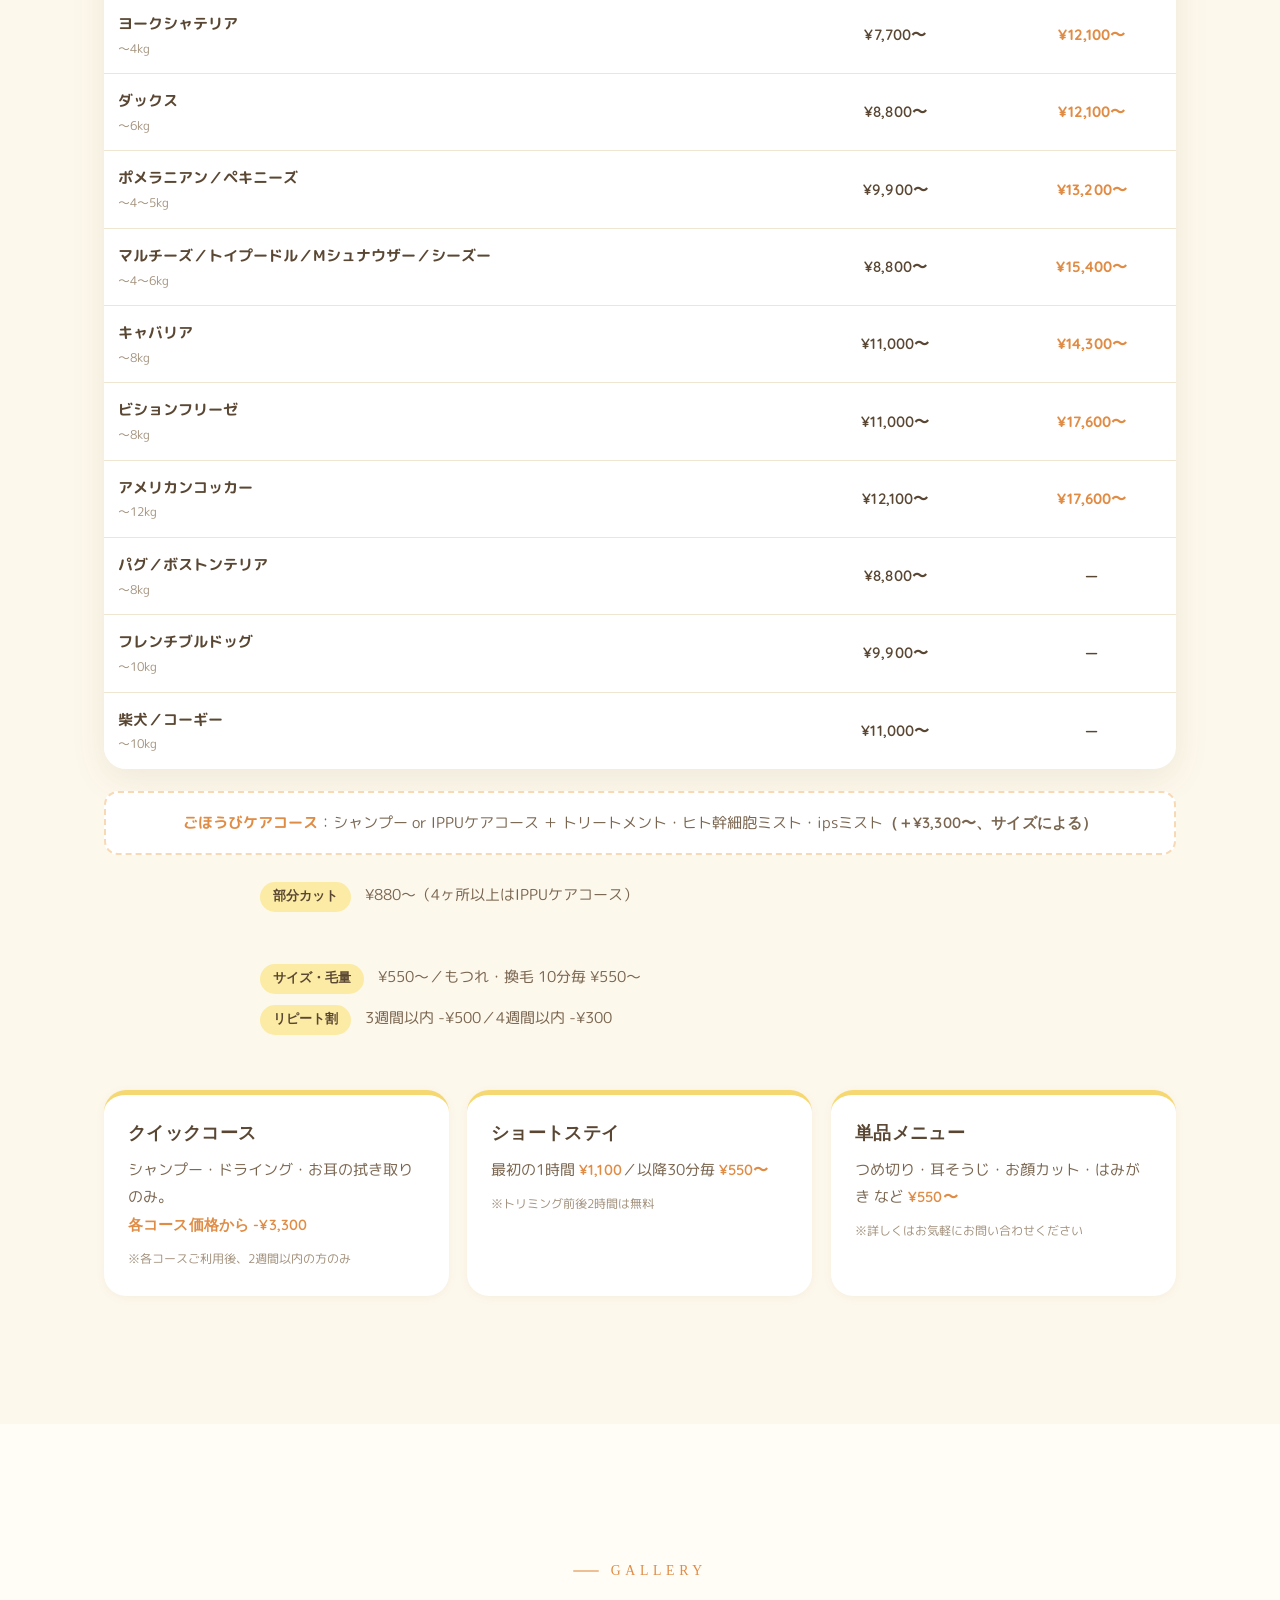
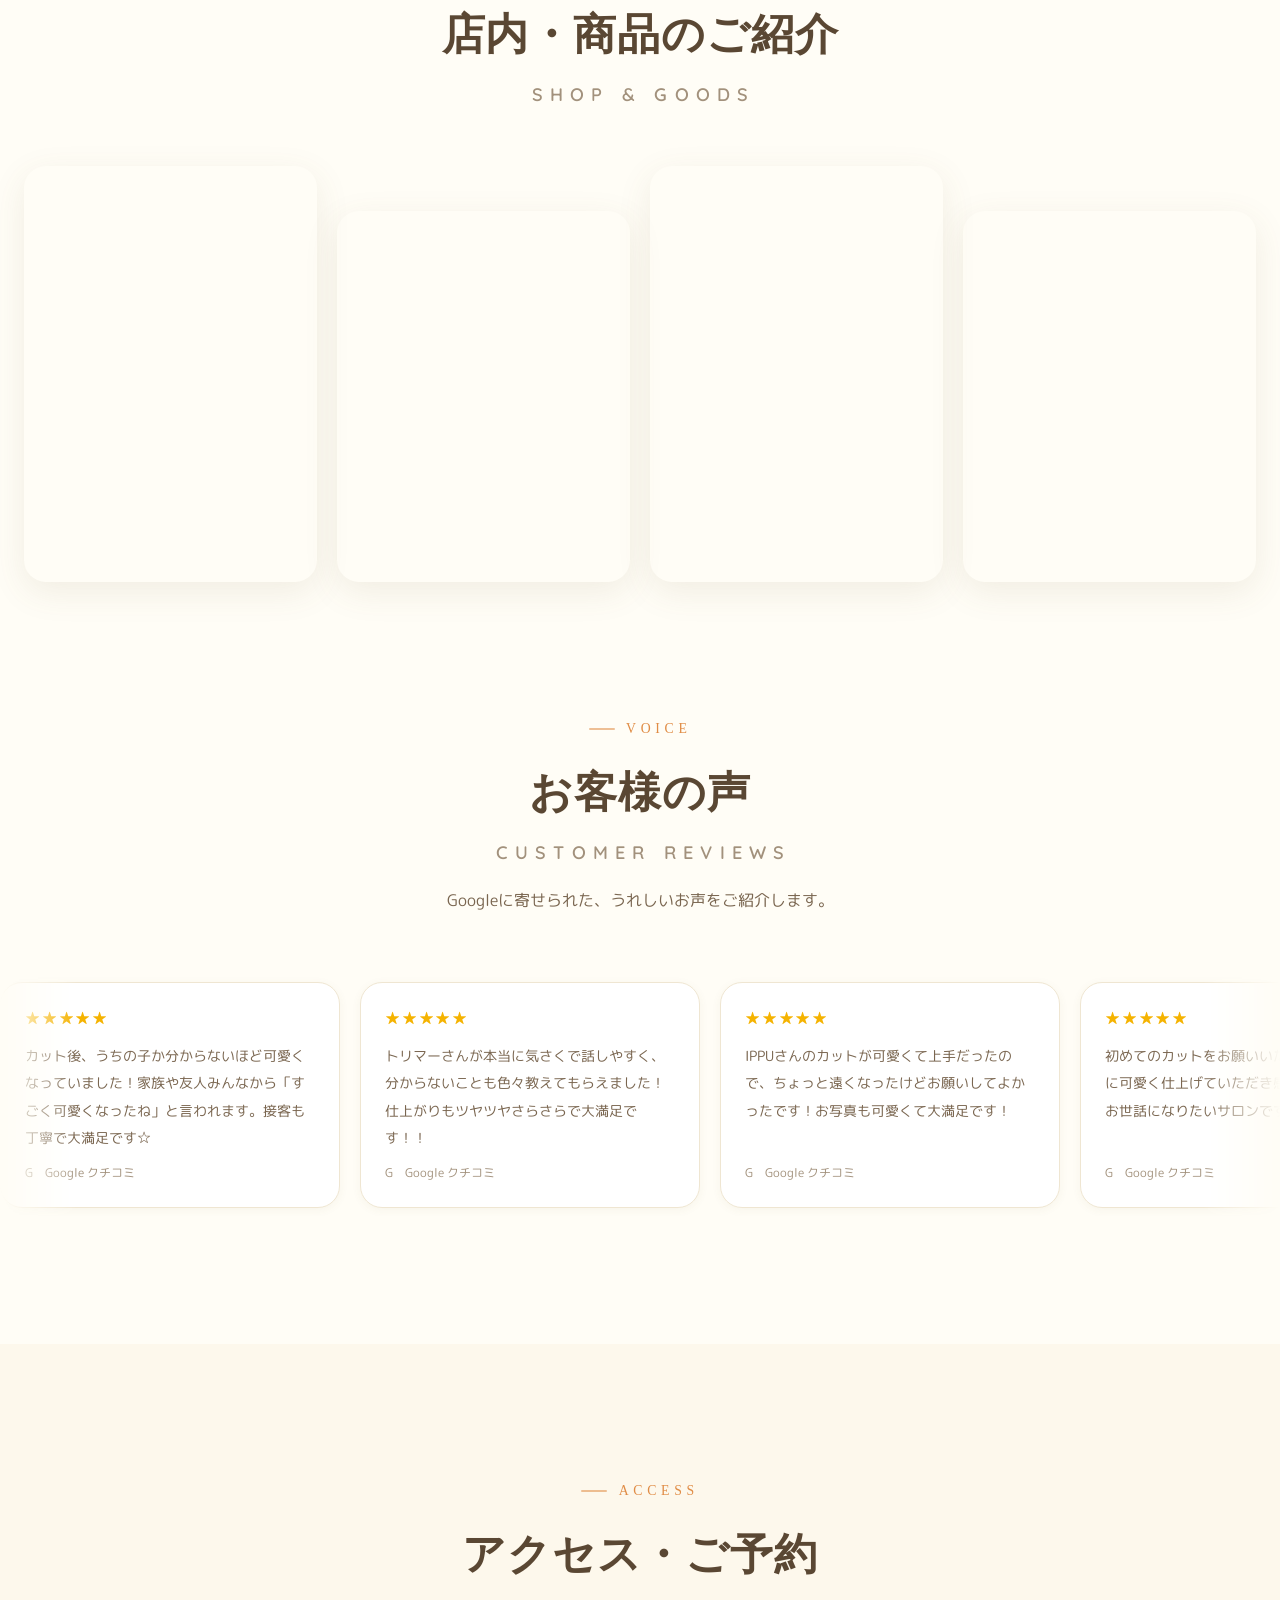
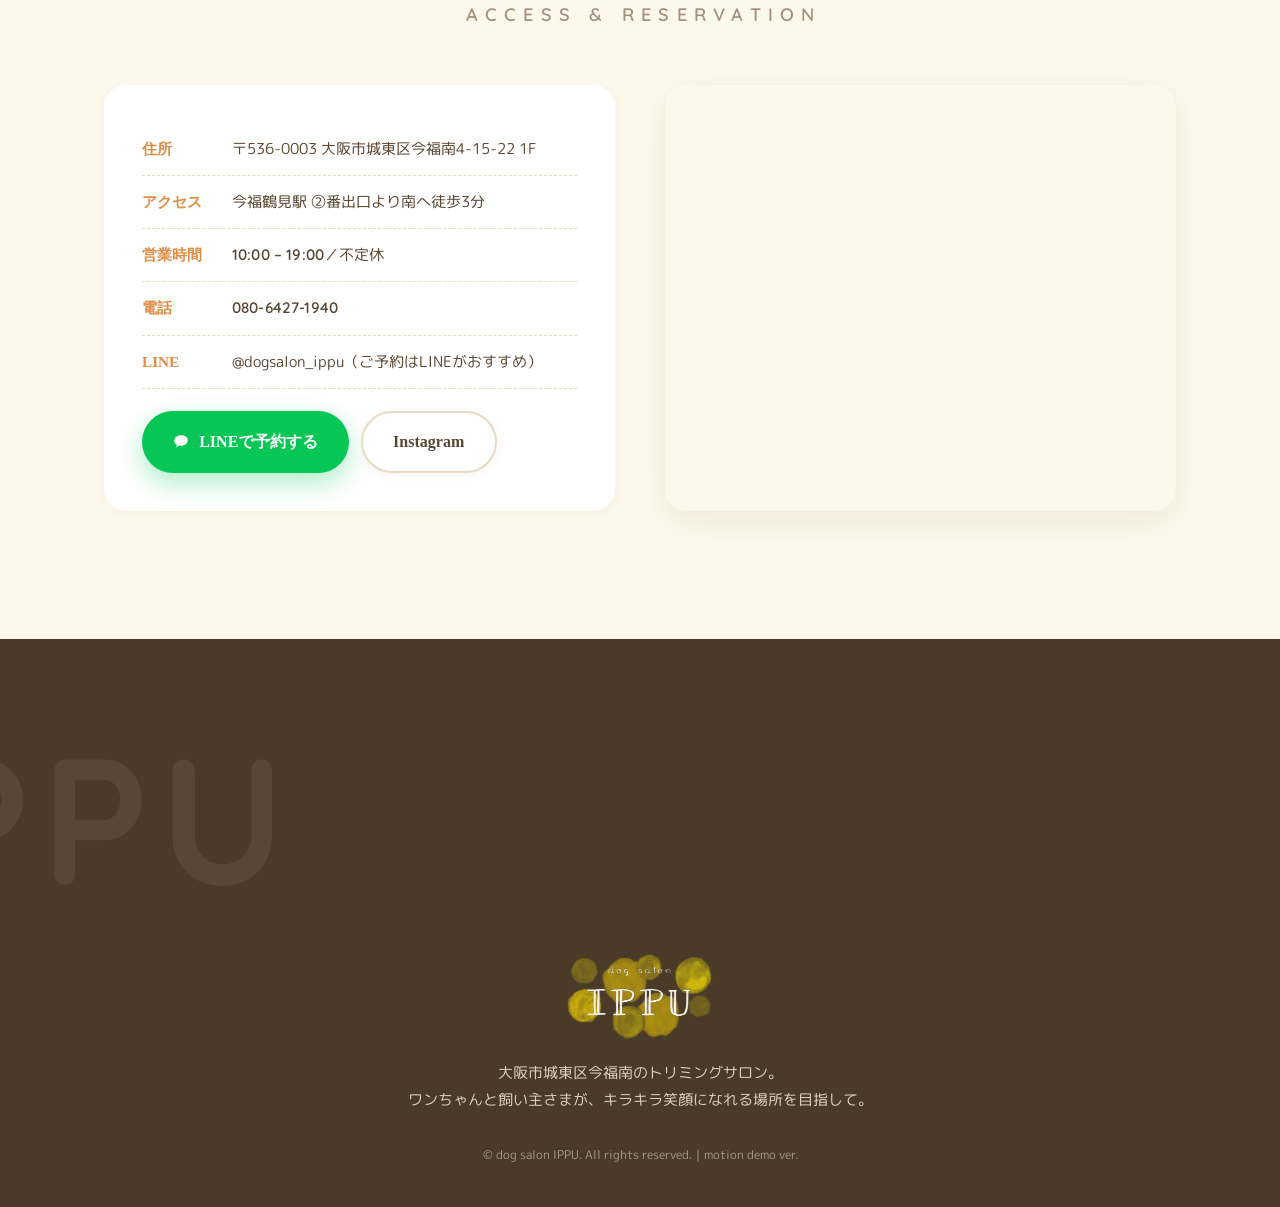
==== commit e8fc8f45: "スワイプ案内を線画アイコン化・表示4.5秒に短縮、スマホのヒーローガタつき解消 Co-Authored-By: Claude Fable 5 <noreply@anthropic.com>" ====
--- a/motion.html
+++ b/motion.html
@@ -246,7 +246,14 @@
       </table>
     </div>
     <div class="swipe-guide" id="swipeGuide" aria-hidden="true">
-      <div class="swipe-guide__card"><span class="swipe-guide__hand">👆</span>横にスワイプできます</div>
+      <div class="swipe-guide__card">
+        <svg class="swipe-guide__hand" viewBox="0 0 34 24" fill="none" stroke="currentColor" stroke-width="2" stroke-linecap="round" stroke-linejoin="round" aria-hidden="true">
+          <path d="M8.5 12H3.5"/><path d="M6.5 8.5 3 12l3.5 3.5"/>
+          <circle cx="17" cy="12" r="3.4"/>
+          <path d="M25.5 12h5"/><path d="M27.5 8.5 31 12l-3.5 3.5"/>
+        </svg>
+        横にスワイプできます
+      </div>
     </div>
     </div>
     <p class="price__reward rv" data-rv="up"><b>ごほうびケアコース</b>：シャンプー or IPPUケアコース ＋ トリートメント・ヒト幹細胞ミスト・ipsミスト<span class="num">（＋¥3,300〜、サイズによる）</span></p>
--- a/motion.css
+++ b/motion.css
@@ -53,8 +53,11 @@
 ul{ margin:0; padding:0; list-style:none; }
 .num{ font-family:var(--num); font-weight:600; letter-spacing:.01em; }
 .wrap{ width:100%; max-width:var(--maxw); margin-inline:auto; padding-inline:24px; }
-/* パララックス要素はGPU合成レイヤーに固定して再ラスタライズのブレを防ぐ */
-[data-lax], [data-lax-x]{ will-change:transform; }
+/* パララックス要素はGPU合成レイヤーに固定して再ラスタライズのブレを防ぐ
+   (タッチ端末ではパララックス自体を無効化するのでレイヤーも作らない) */
+@media (pointer: fine){
+  [data-lax], [data-lax-x]{ will-change:transform; }
+}
 
 .eyebrow{
   display:inline-flex; align-items:center; gap:.5em;
@@ -358,10 +361,15 @@
   background:#fff; border-radius:999px; padding:14px 26px; box-shadow:var(--shadow-lg);
   font-family:"Zen Maru Gothic", serif; font-weight:700; font-size:.95rem; color:var(--ink);
 }
-.swipe-guide__hand{ font-size:1.6rem; animation:swipeHand 1.6s ease-in-out infinite; }
-@keyframes swipeHand{
-  0%,100%{ transform:translateX(14px) rotate(10deg); }
-  50%{ transform:translateX(-14px) rotate(-10deg); }
+.swipe-guide__hand{ width:36px; height:24px; flex-shrink:0; color:var(--ink); }
+/* 指先の点が矢印の間を左右にすべる(線画モノトーン) */
+.swipe-guide__hand circle{
+  transform-box:fill-box; transform-origin:center;
+  animation:swipeDot 1.5s ease-in-out infinite;
+}
+@keyframes swipeDot{
+  0%,100%{ transform:translateX(2.5px); }
+  50%{ transform:translateX(-2.5px); }
 }
 /* スマホでは犬種列を左に固定して、スワイプしても犬種が見えるように */
 .ptable .breed, .ptable thead th:first-child{
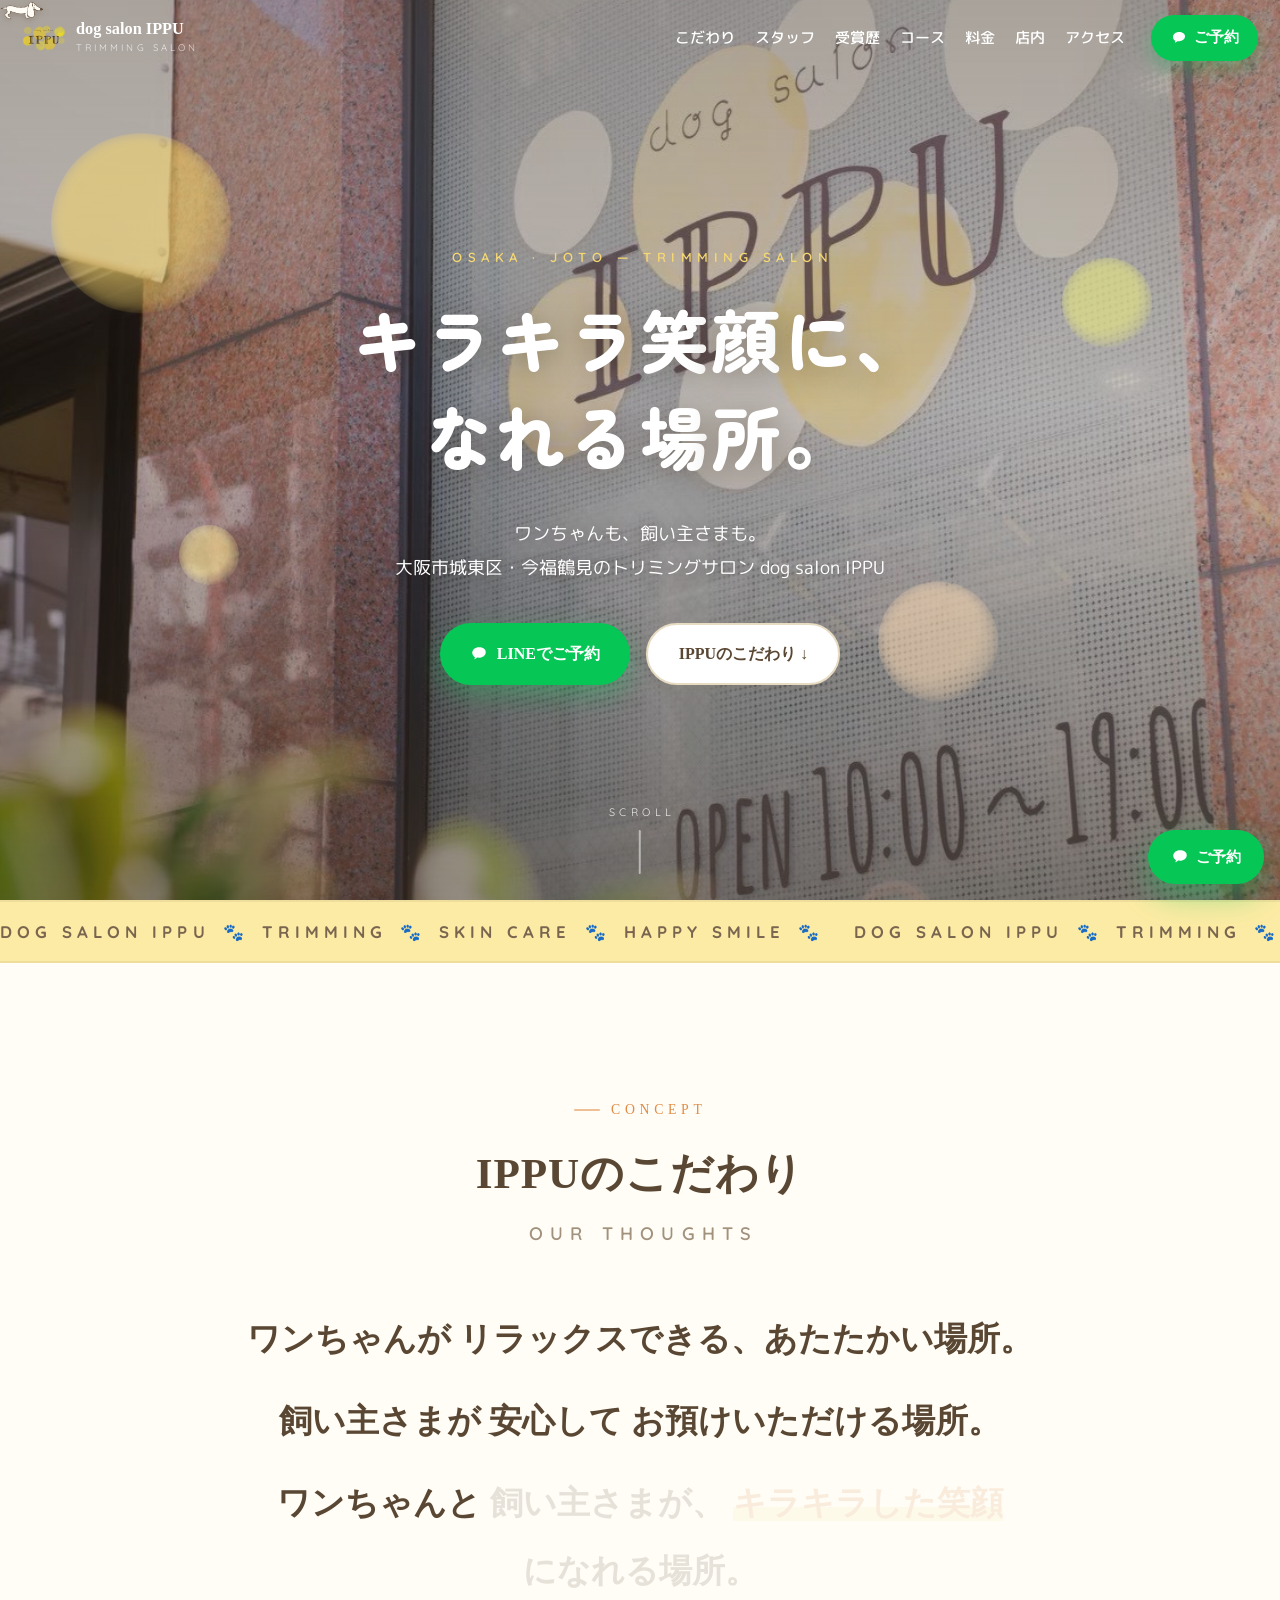
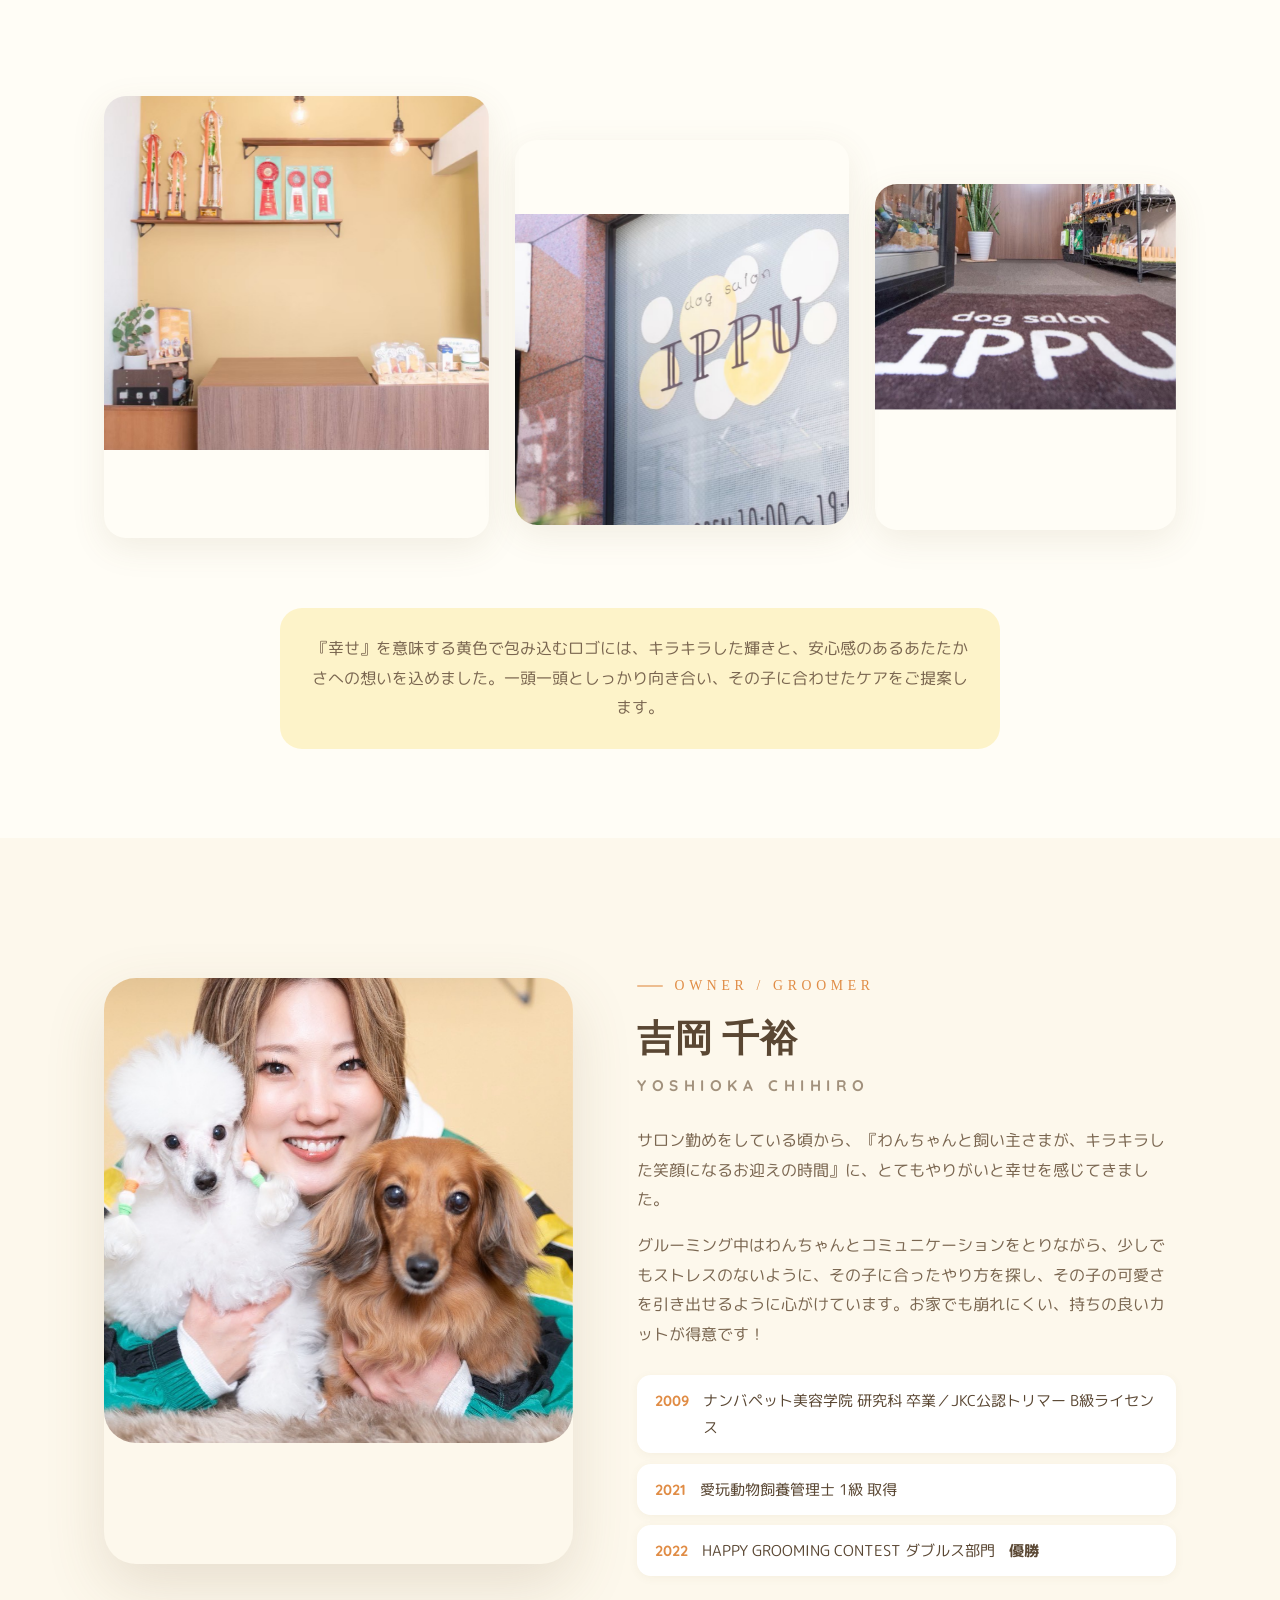
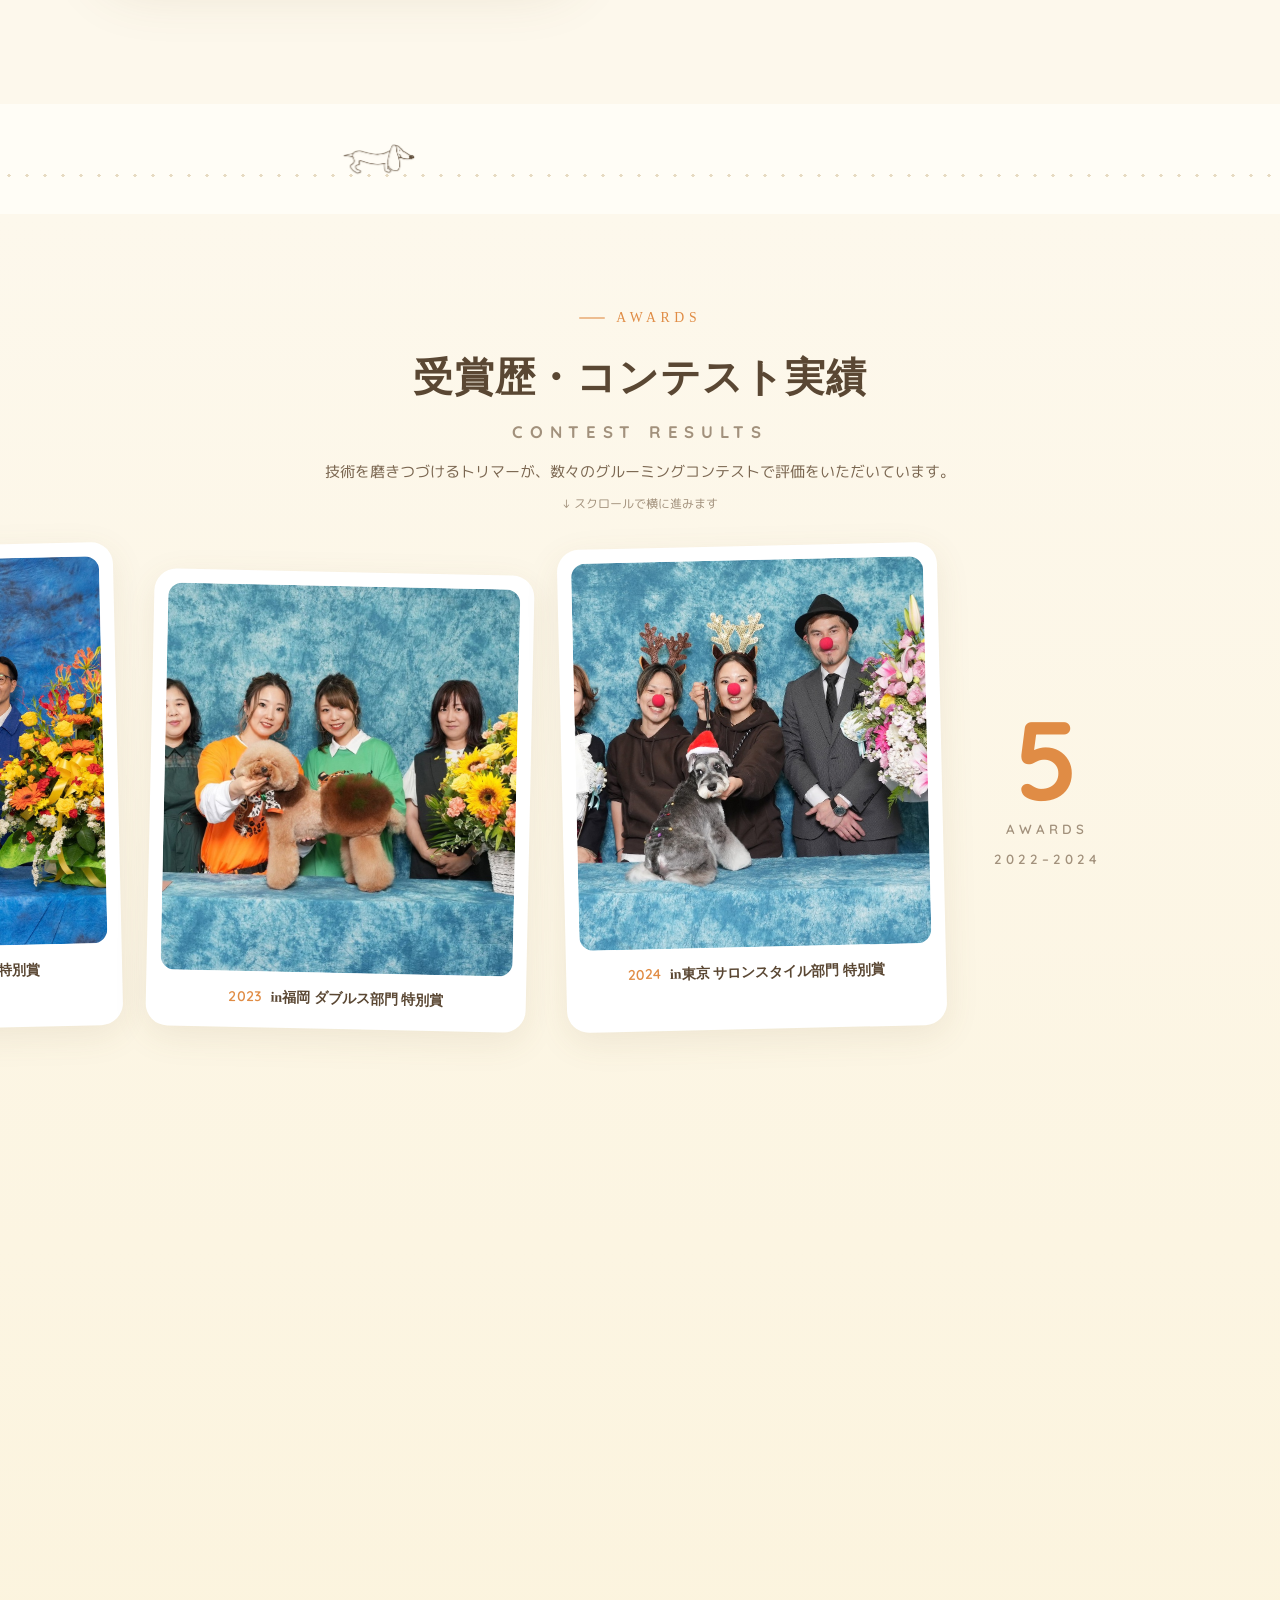
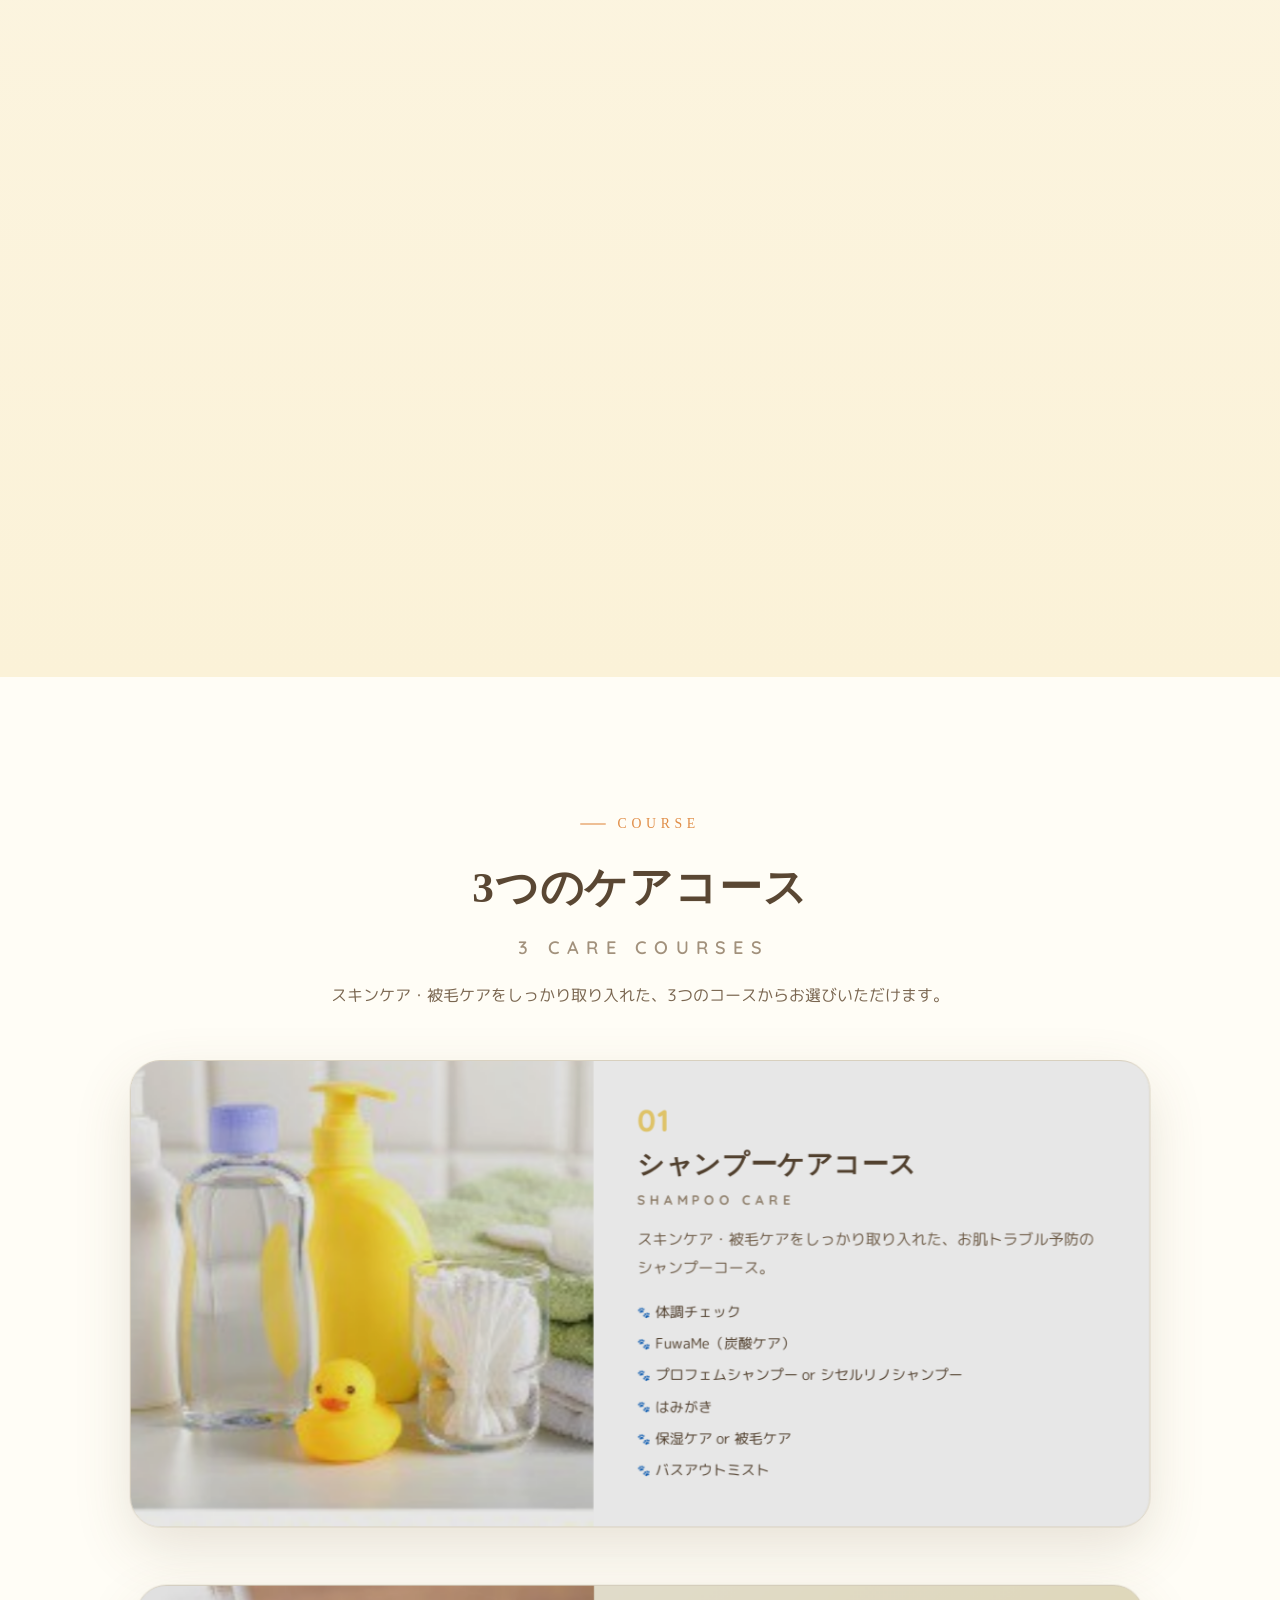
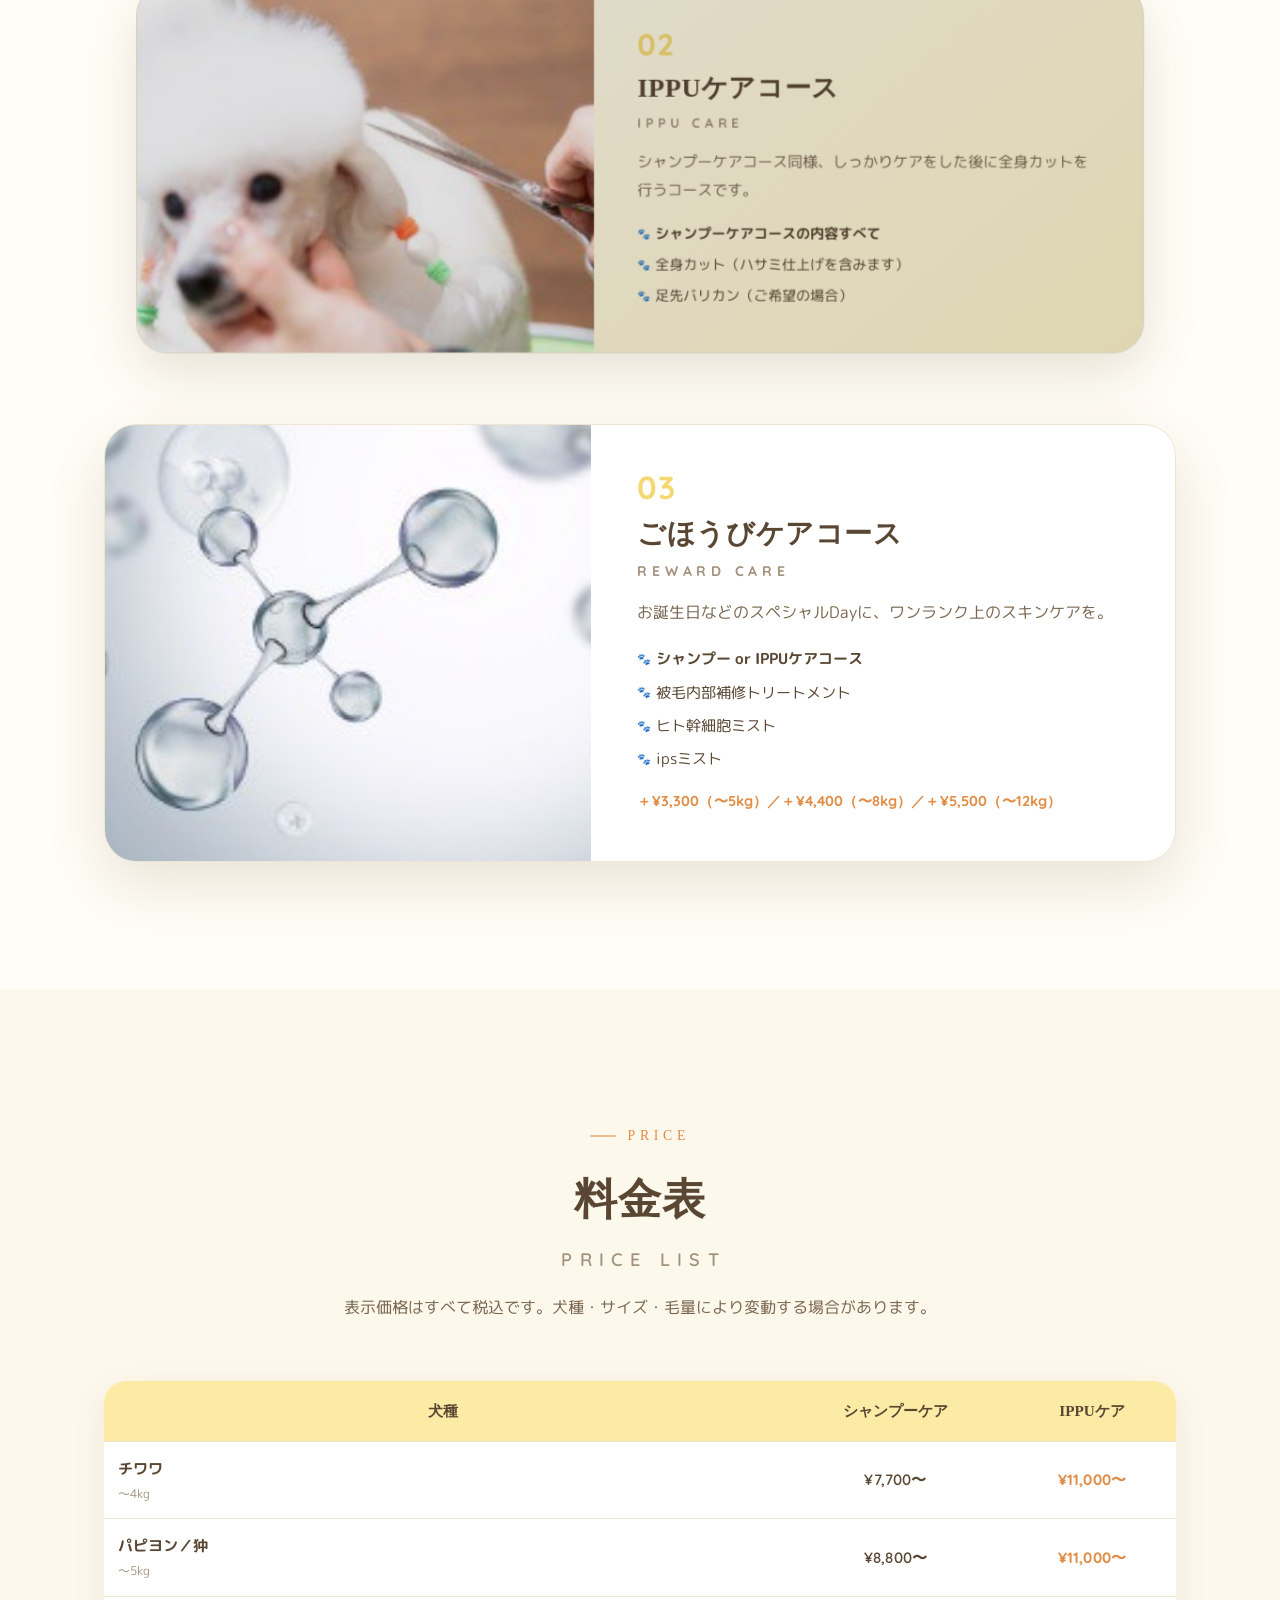
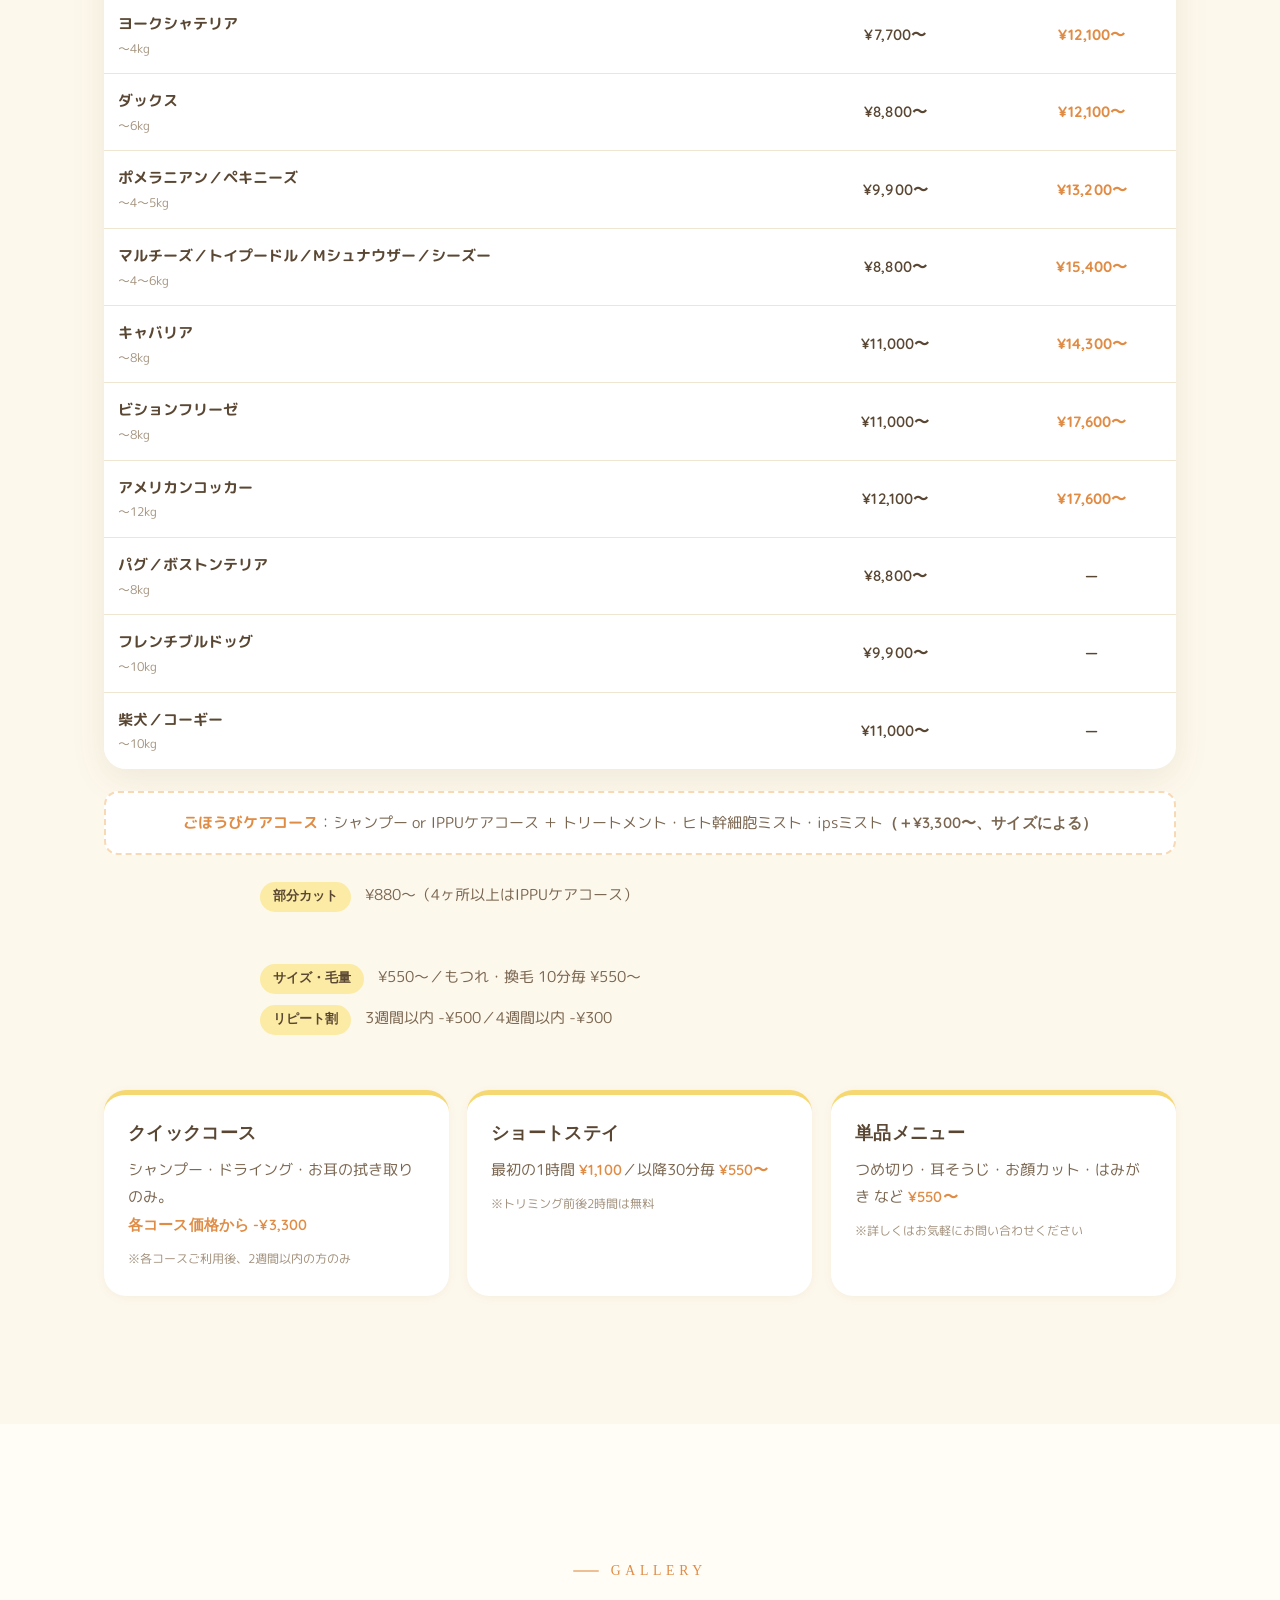
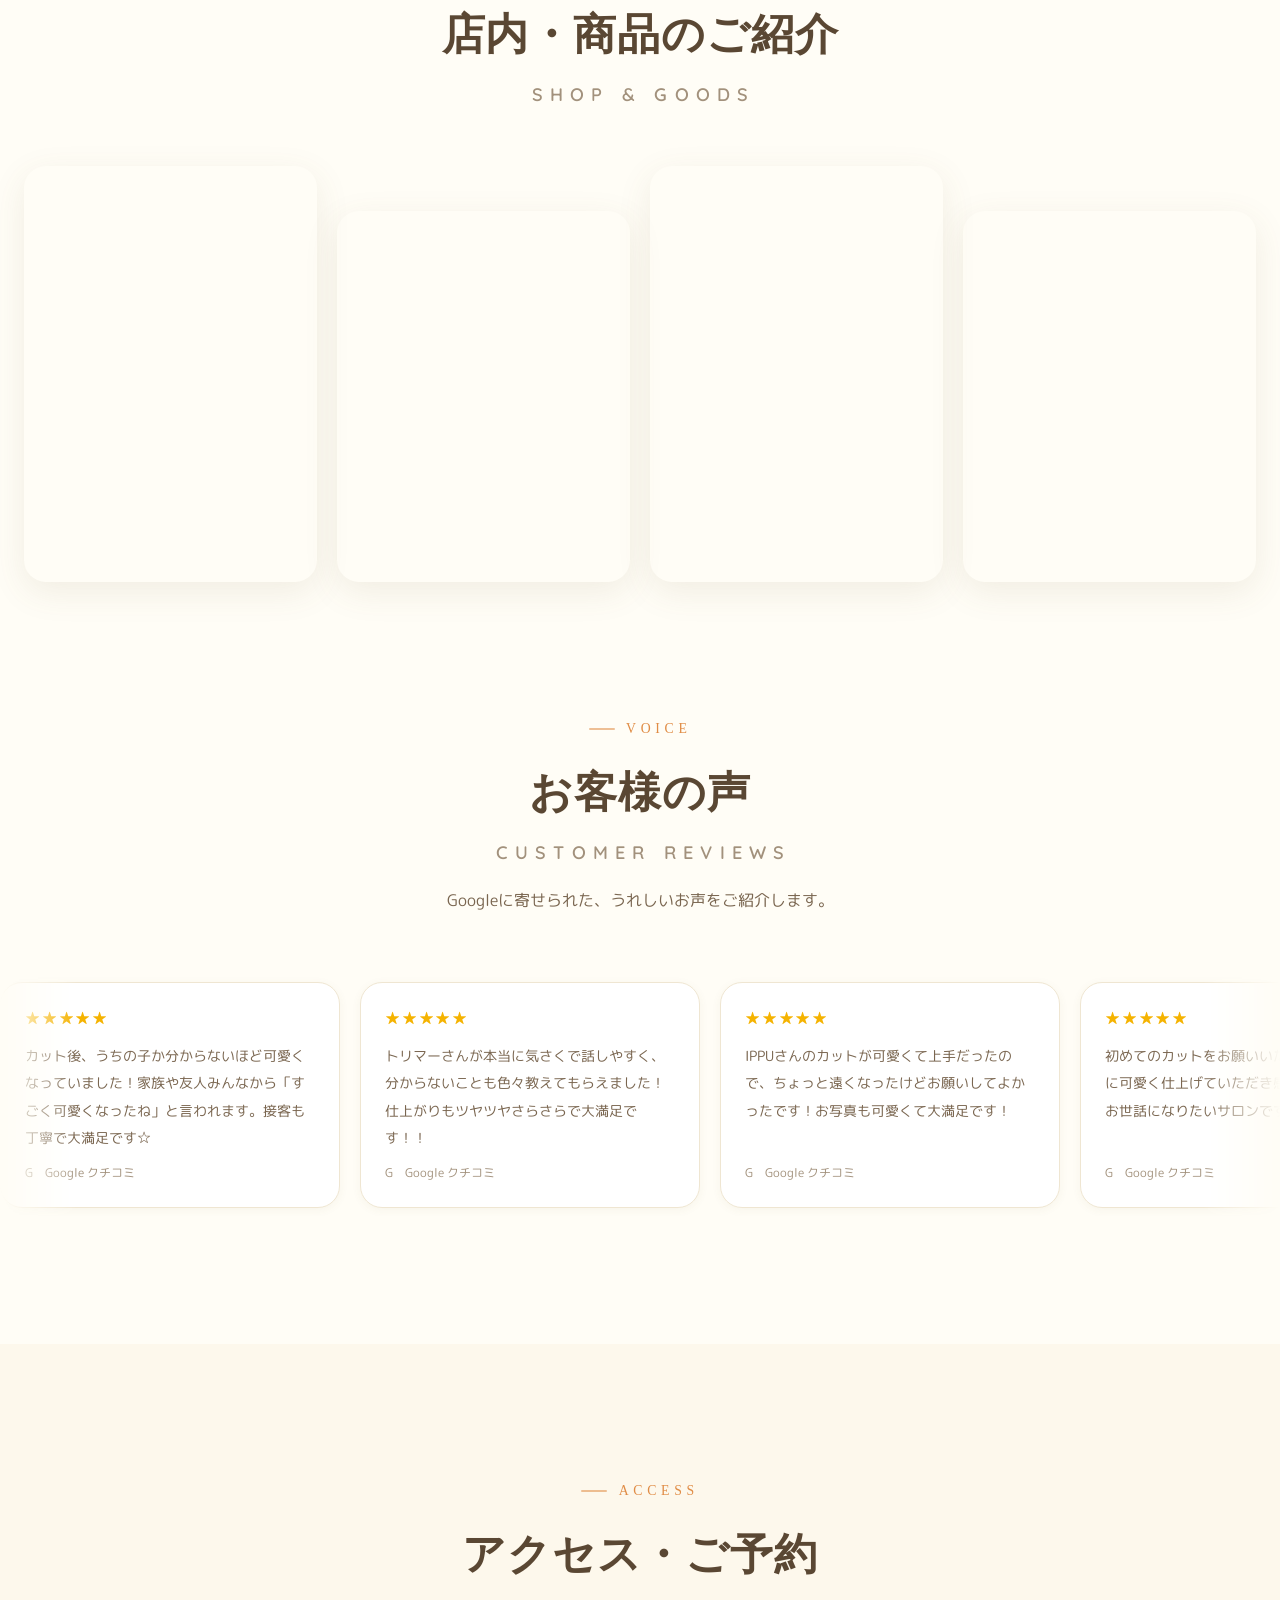
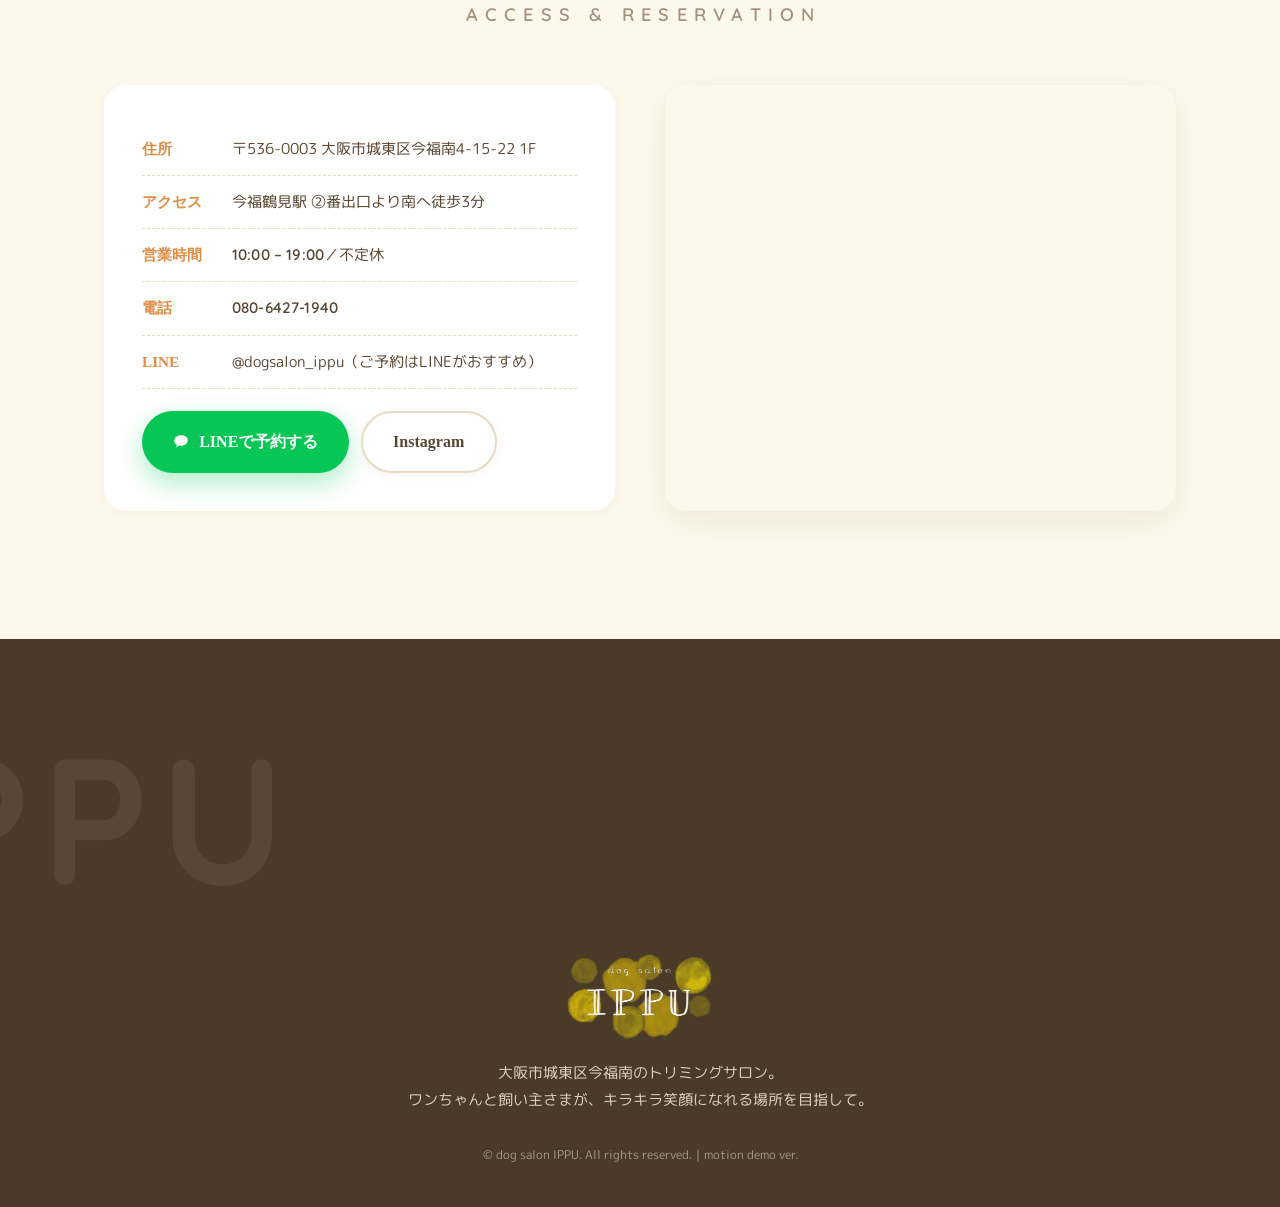
==== commit eb6ba5fb: "スマホのスクロール描画をさらに最適化（進捗バーscaleX化・backdrop-filter除去・画面外計算スキップ・キャッシュ対策） Co-Authored-By: Claude Fable 5 <" ====
--- a/motion.html
+++ b/motion.html
@@ -10,7 +10,7 @@
 <link rel="preconnect" href="https://fonts.gstatic.com" crossorigin>
 <link href="https://fonts.googleapis.com/css2?family=Zen+Maru+Gothic:wght@400;500;700;900&family=M+PLUS+Rounded+1c:wght@400;500;700&family=Quicksand:wght@500;600;700&display=swap" rel="stylesheet">
 <link rel="icon" href="data:image/svg+xml,<svg xmlns='http://www.w3.org/2000/svg' viewBox='0 0 100 100'><text y='.9em' font-size='90'>🐾</text></svg>">
-<link rel="stylesheet" href="motion.css">
+<link rel="stylesheet" href="motion.css?v=250723a">
 </head>
 <body>
 
@@ -374,6 +374,6 @@
   </a>
 </div>
 
-<script src="motion.js"></script>
+<script src="motion.js?v=250723a"></script>
 </body>
 </html>
--- a/motion.css
+++ b/motion.css
@@ -89,9 +89,11 @@
    ========================================================= */
 .progress{ position:fixed; top:0; left:0; right:0; height:5px; z-index:1000; pointer-events:none; }
 .progress__bar{
-  height:100%; width:0%;
+  height:100%; width:100%;
   background:linear-gradient(90deg, var(--butter-deep), var(--orange));
   border-radius:0 3px 3px 0;
+  /* widthではなくscaleXで伸ばす: レイアウトを起こさずGPUだけで完結させる */
+  transform:scaleX(0); transform-origin:0 50%; will-change:transform;
 }
 .progress__dog{ position:absolute; top:1px; left:0; width:44px; transform:translateX(-100%); }
 .progress__dog img{ width:100%; filter:drop-shadow(0 2px 3px rgba(90,71,51,.25)); animation:dogTrot .5s steps(2) infinite; }
@@ -125,6 +127,10 @@
 .nav__cta:hover{ transform:translateY(-2px); }
 .nav__cta .ic{ width:16px; height:16px; }
 .nav--scrolled{ background:rgba(255,253,246,.92); backdrop-filter:blur(10px); box-shadow:var(--shadow-sm); }
+/* スマホではすりガラス(backdrop-filter)がスクロール中のチラつき源になるため不透明にする */
+@media (pointer: coarse){
+  .nav--scrolled{ backdrop-filter:none; background:rgba(255,253,246,.97); }
+}
 .nav__burger{ display:none; }
 
 /* hero上では白文字 */
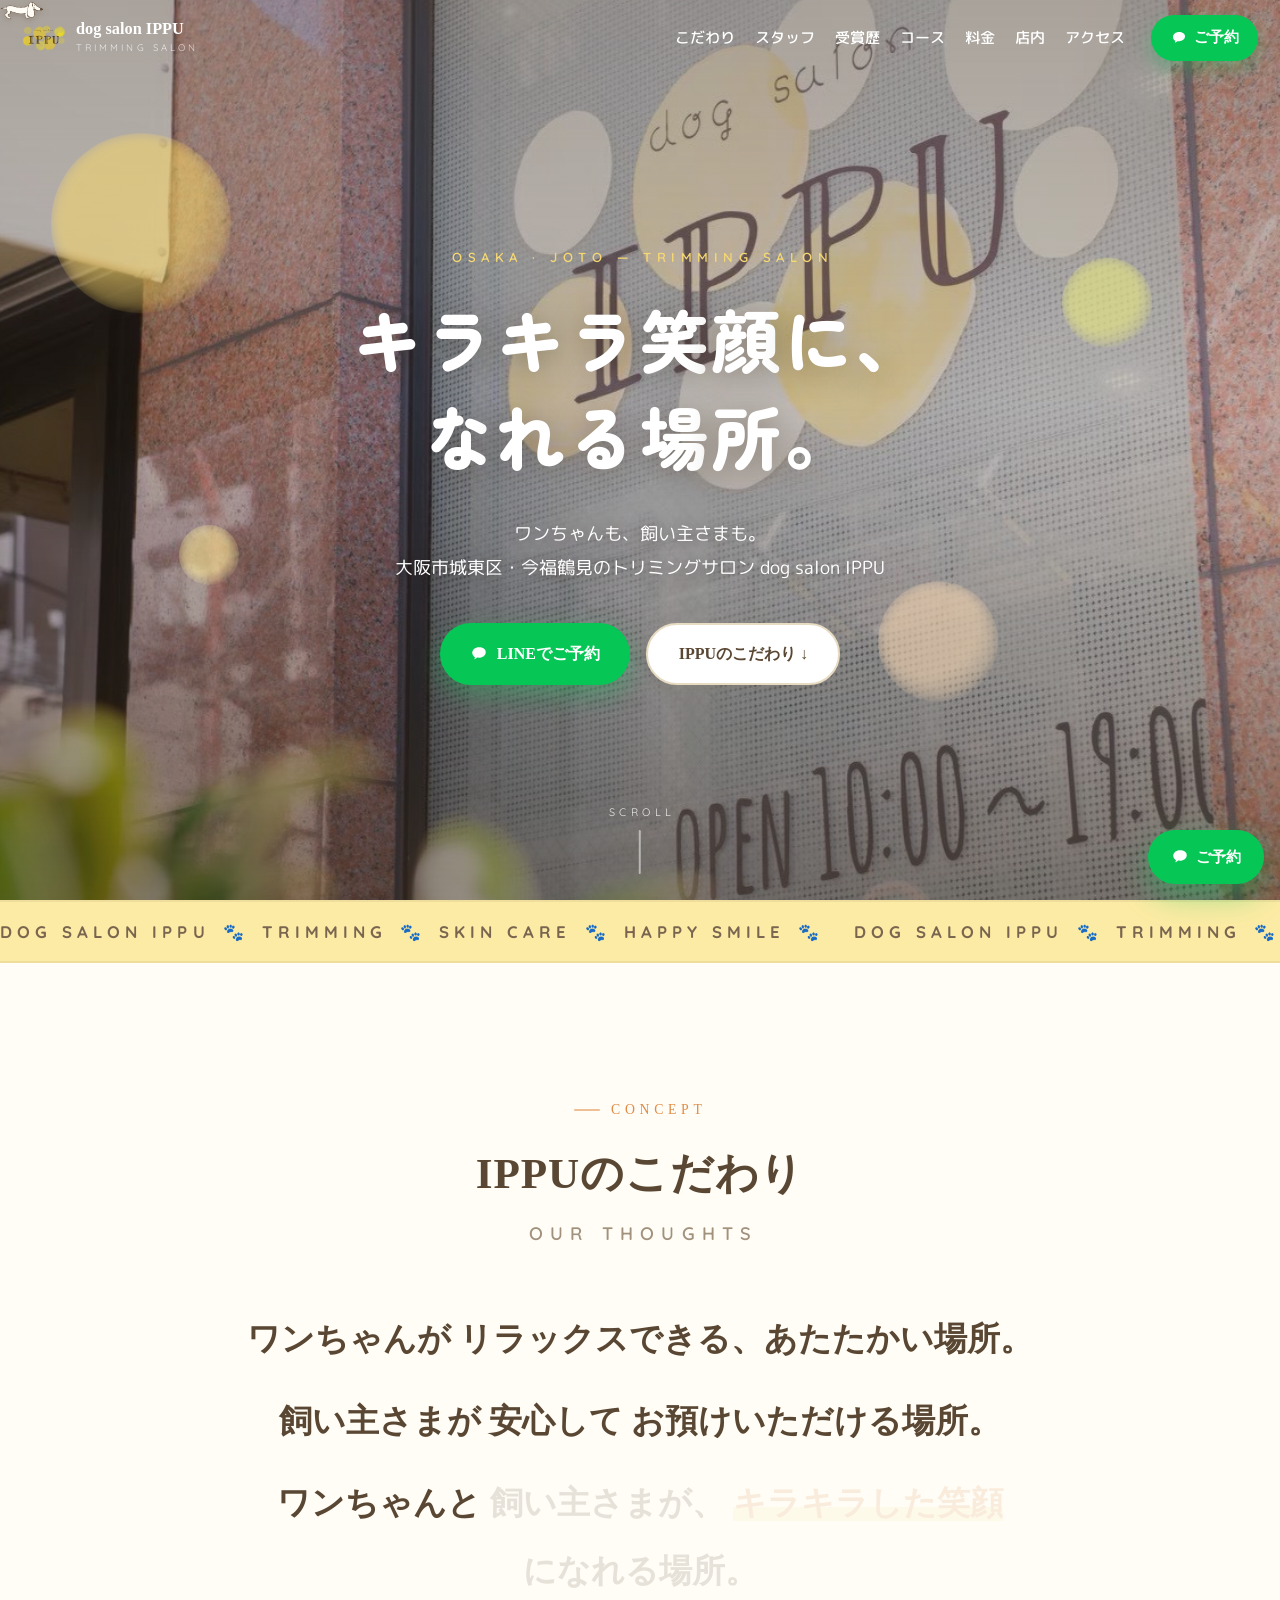
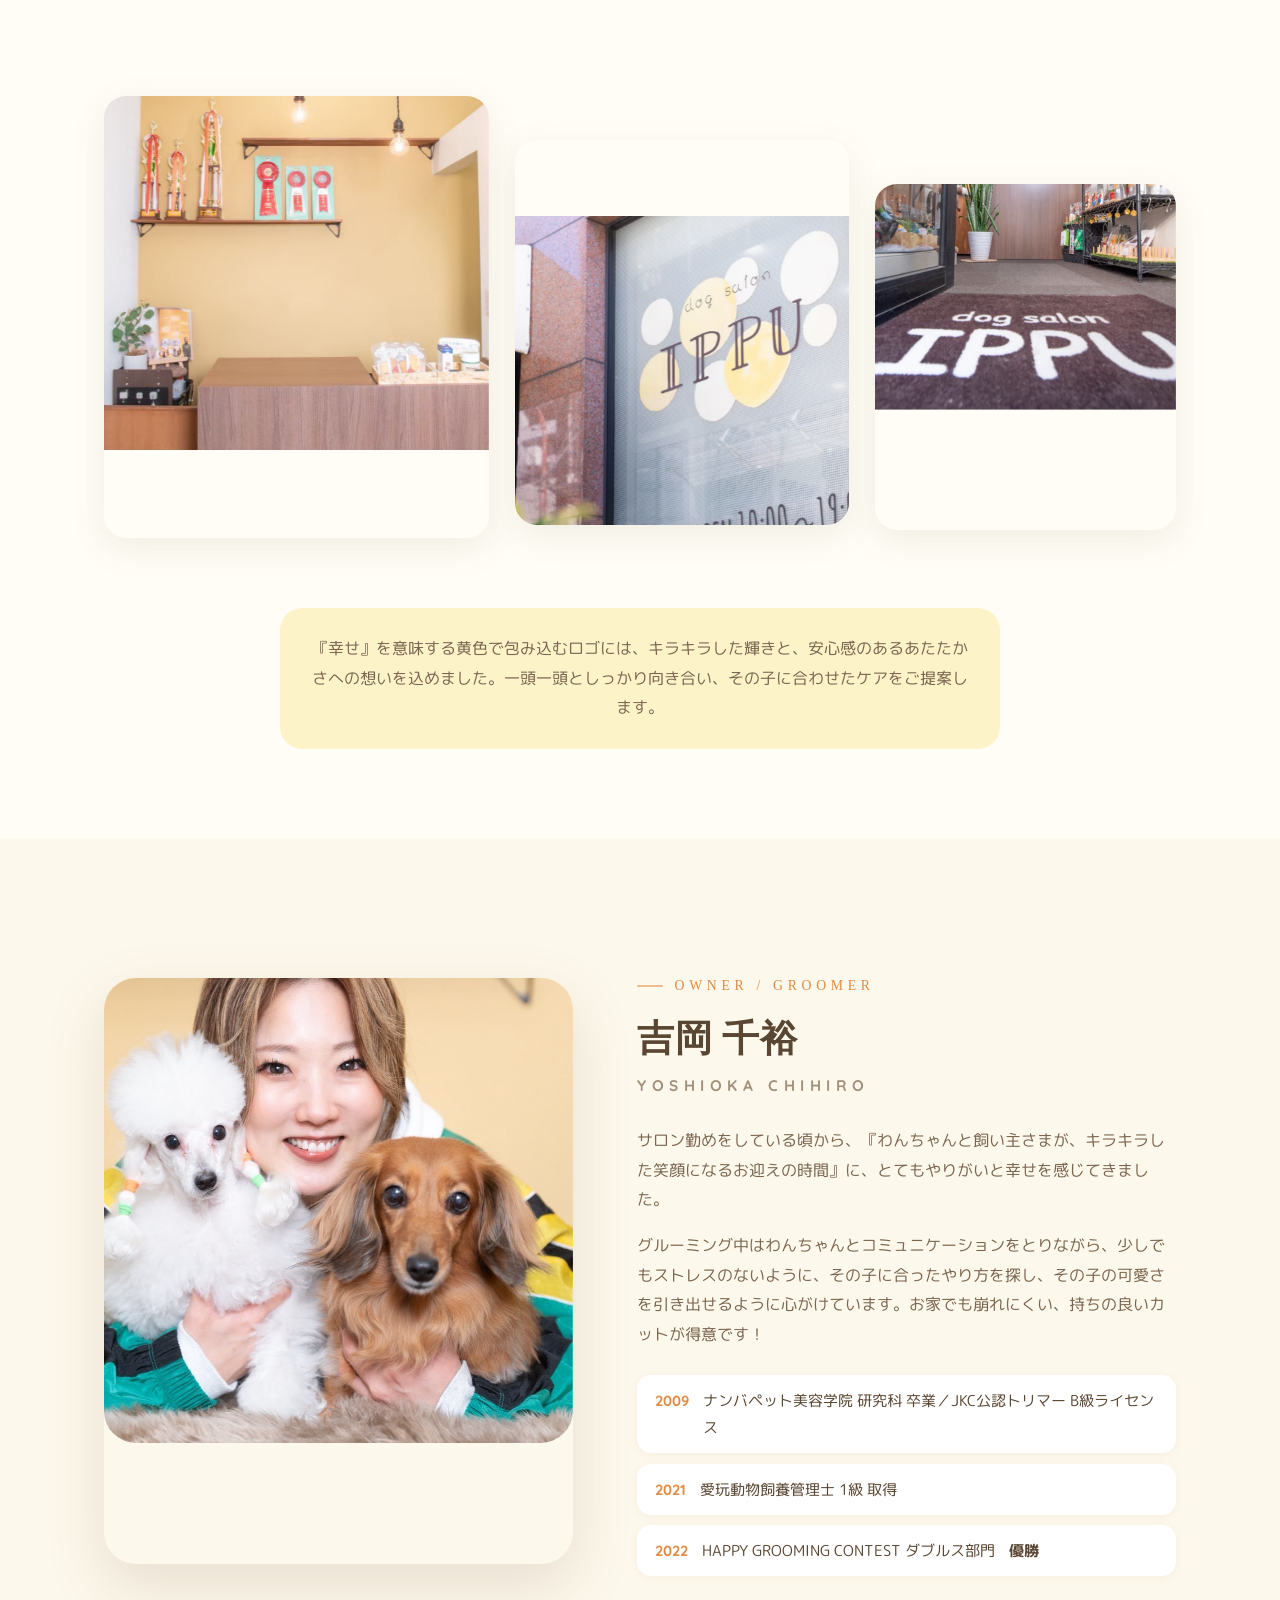
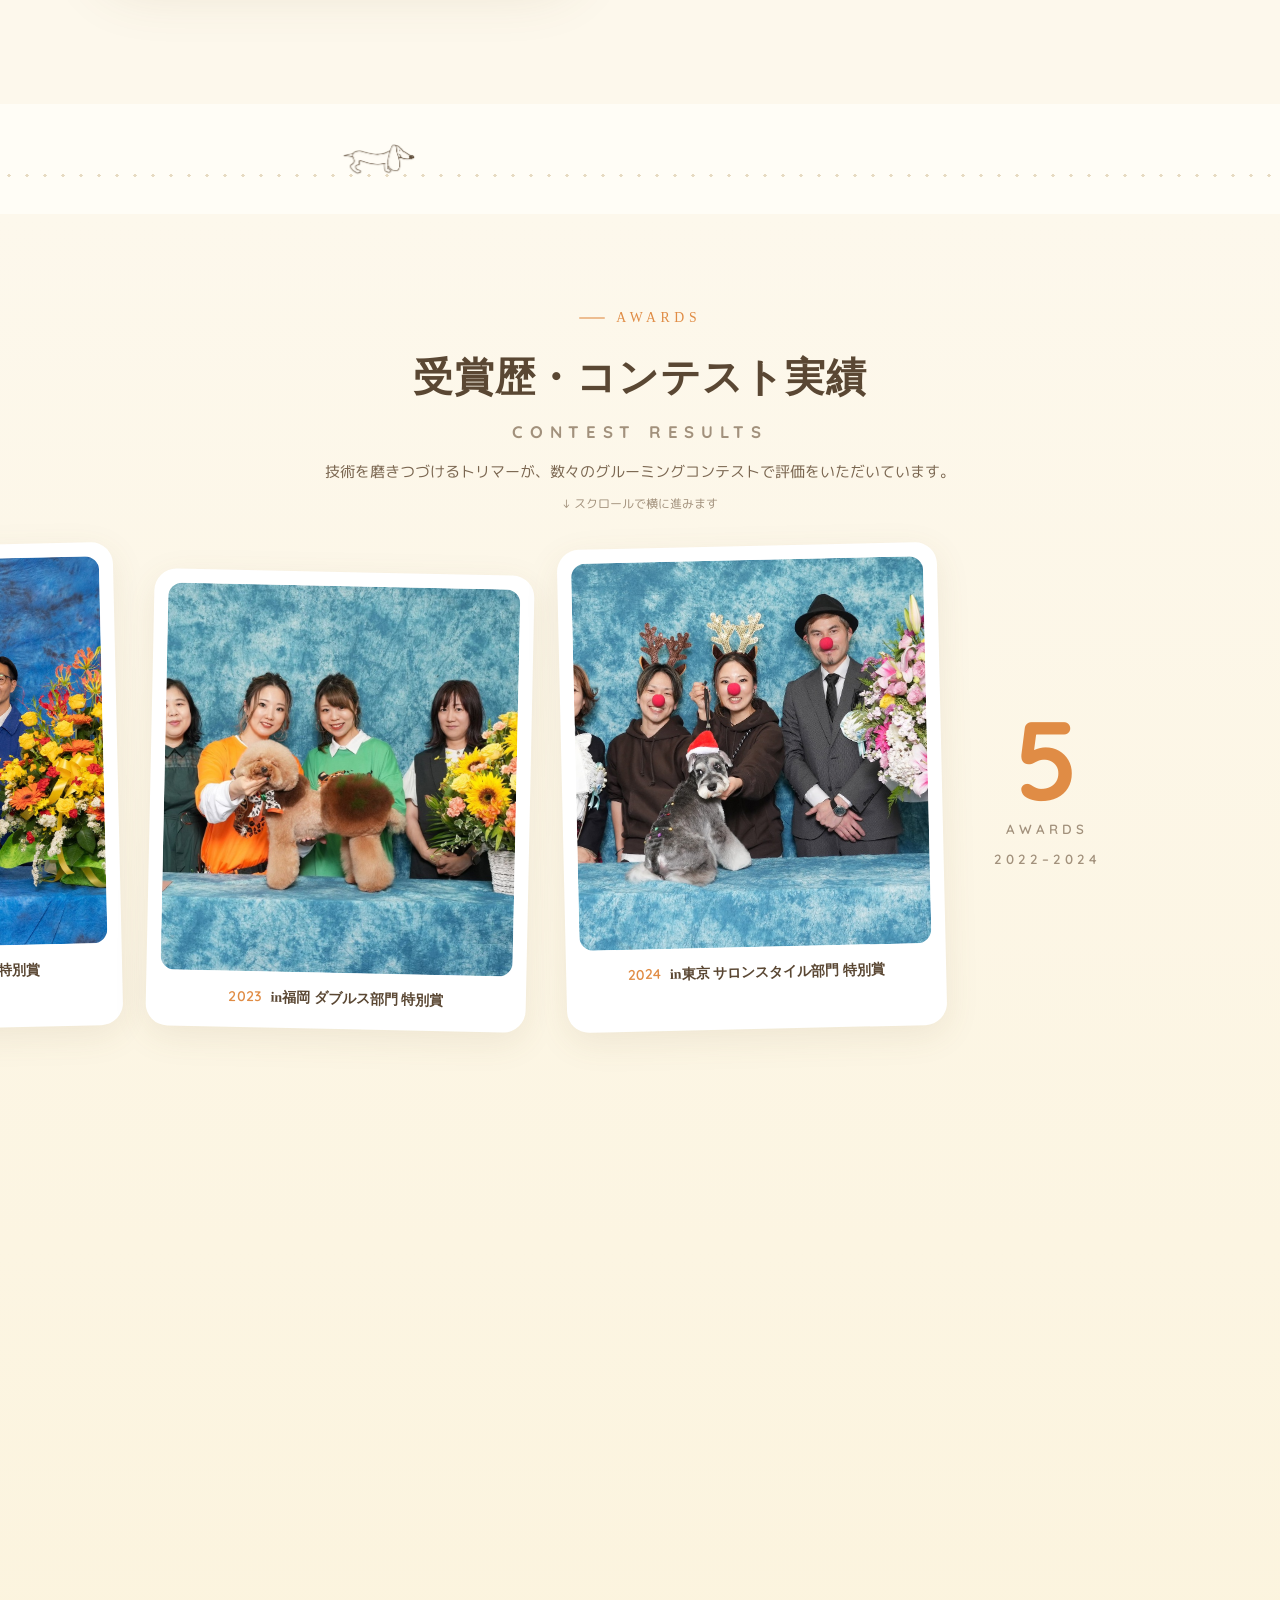
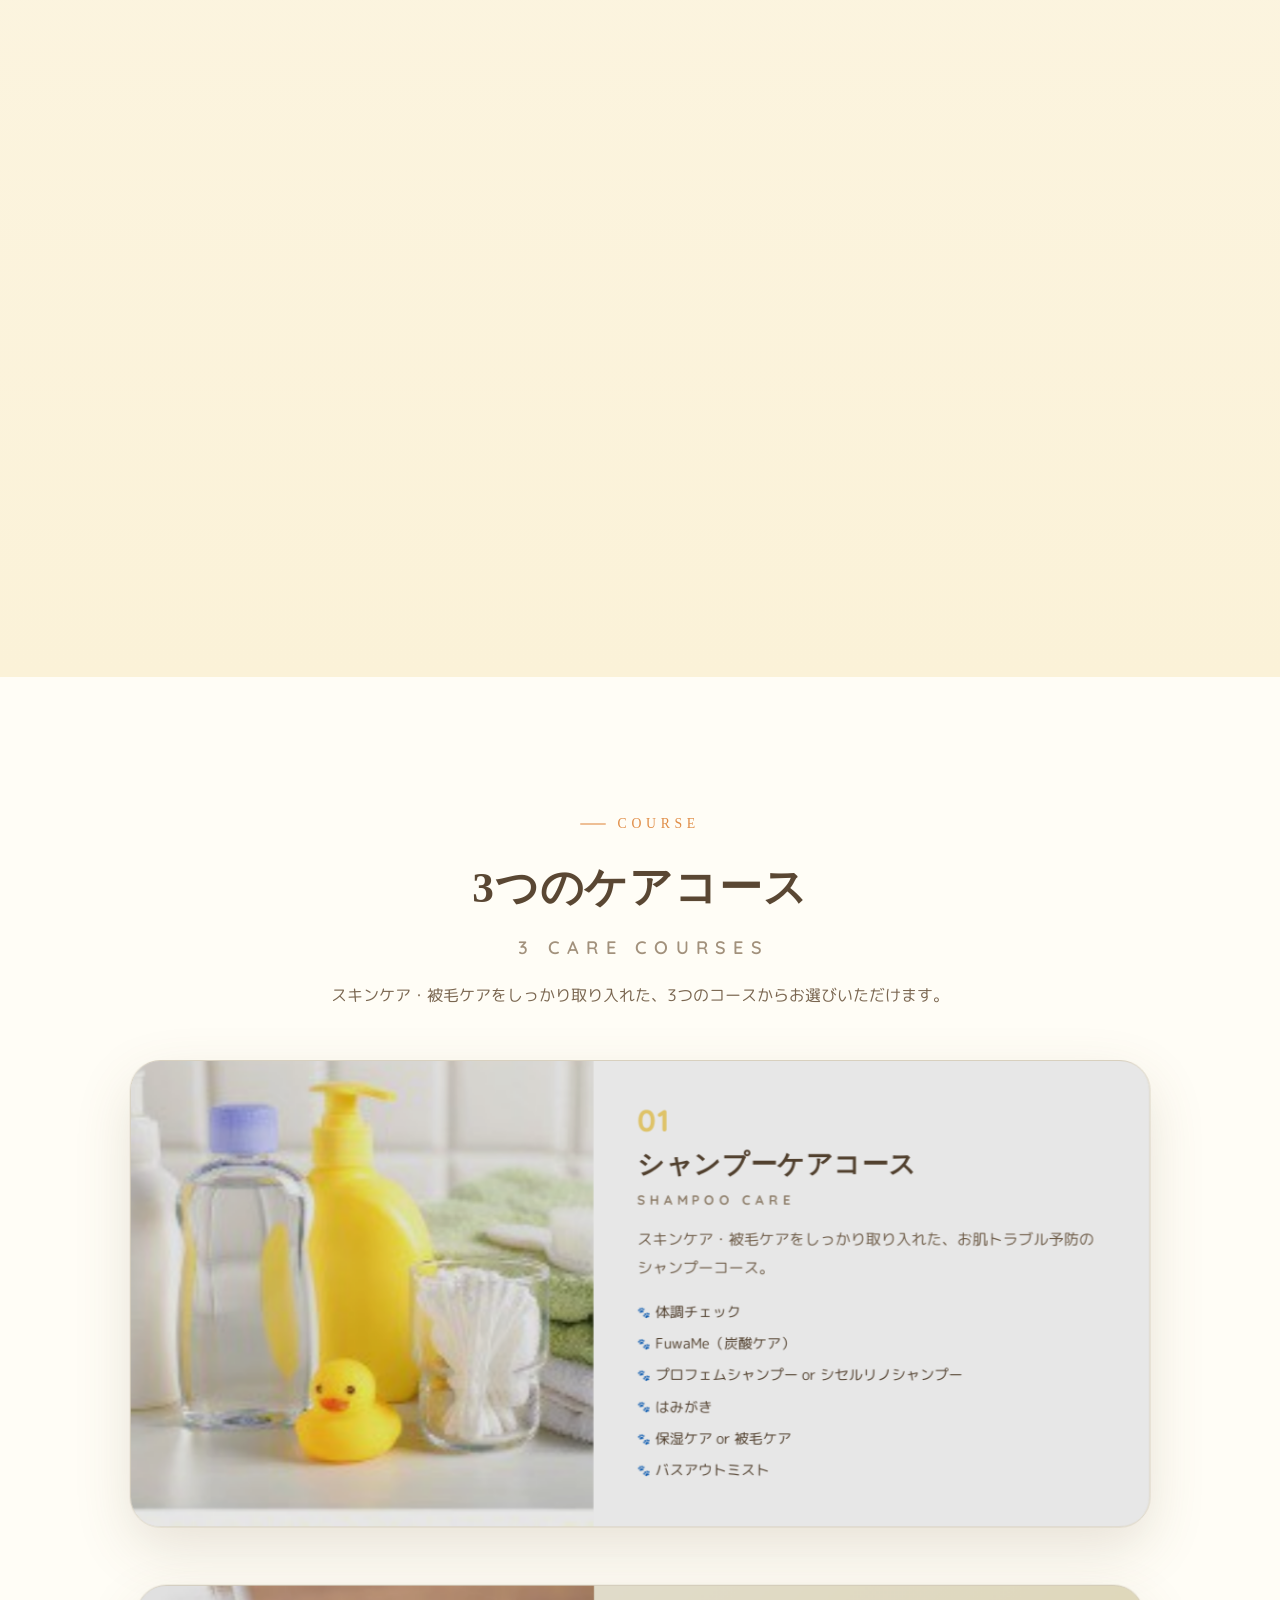
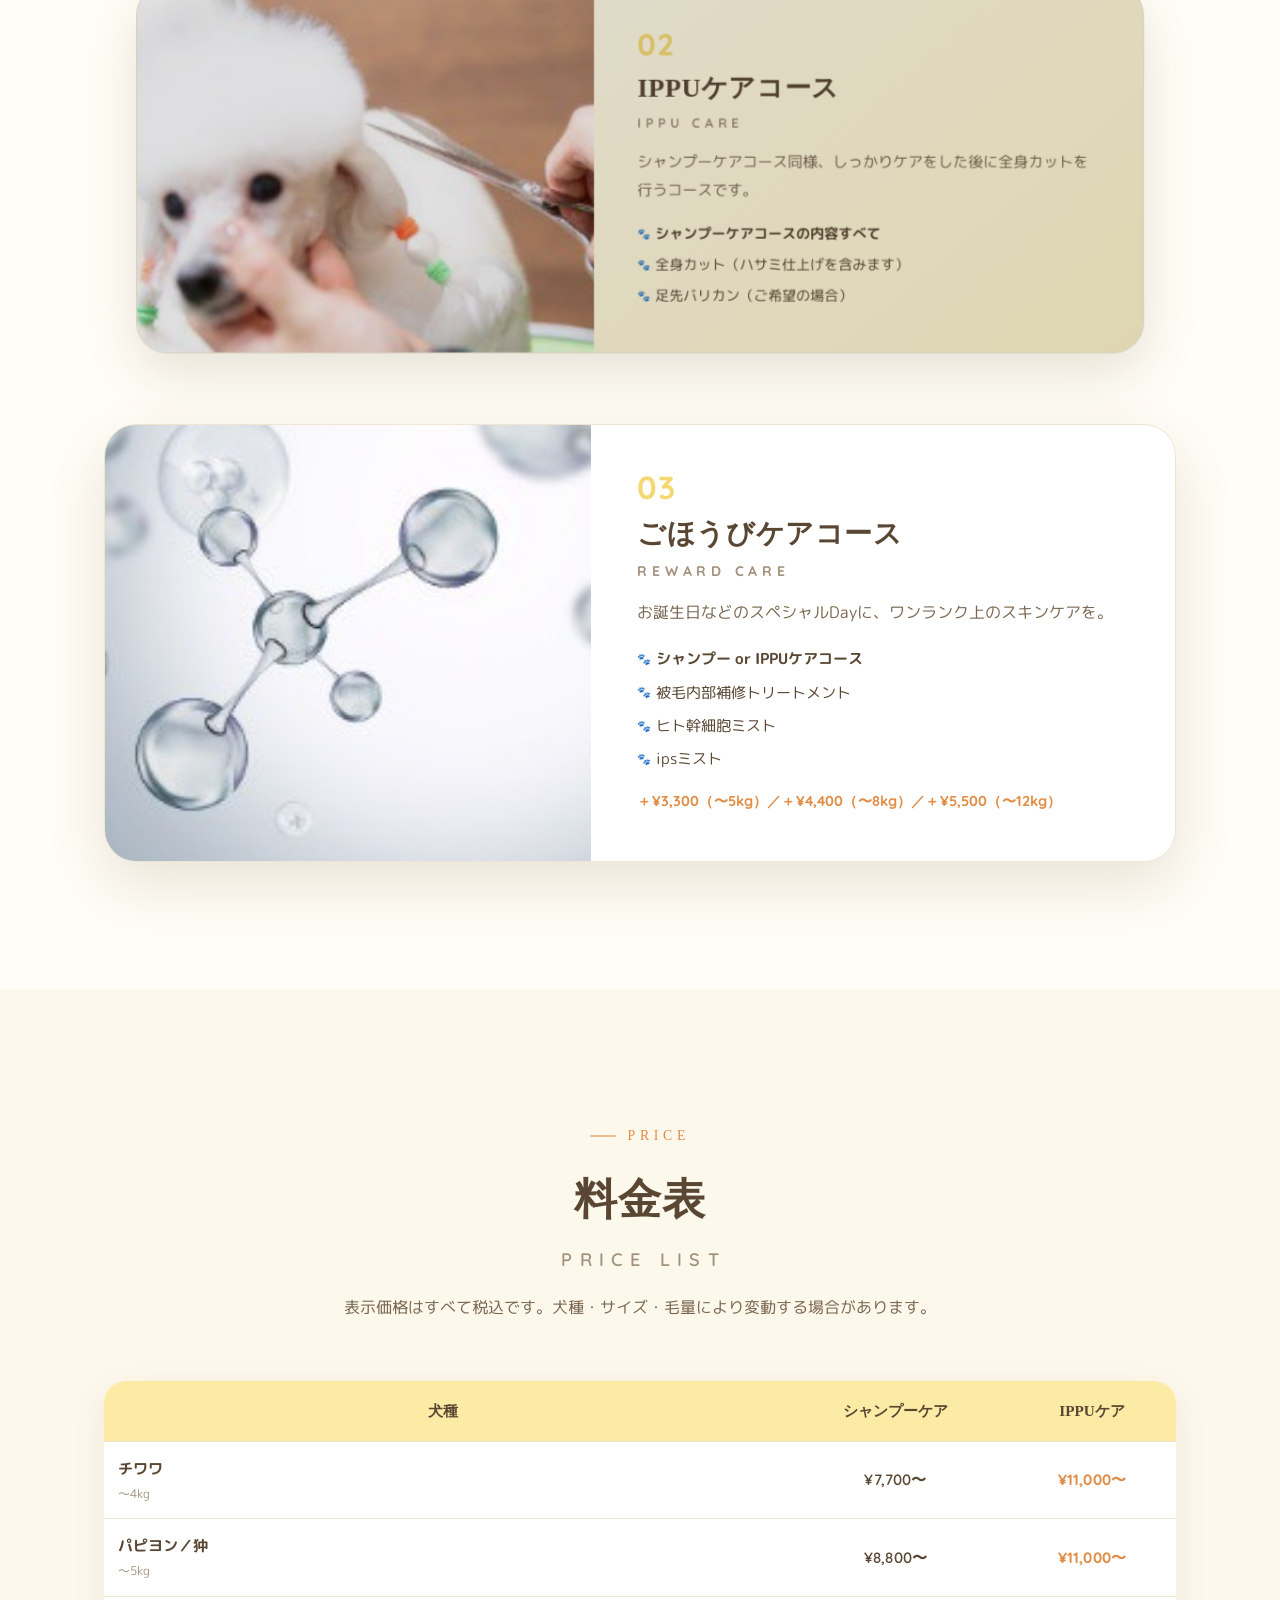
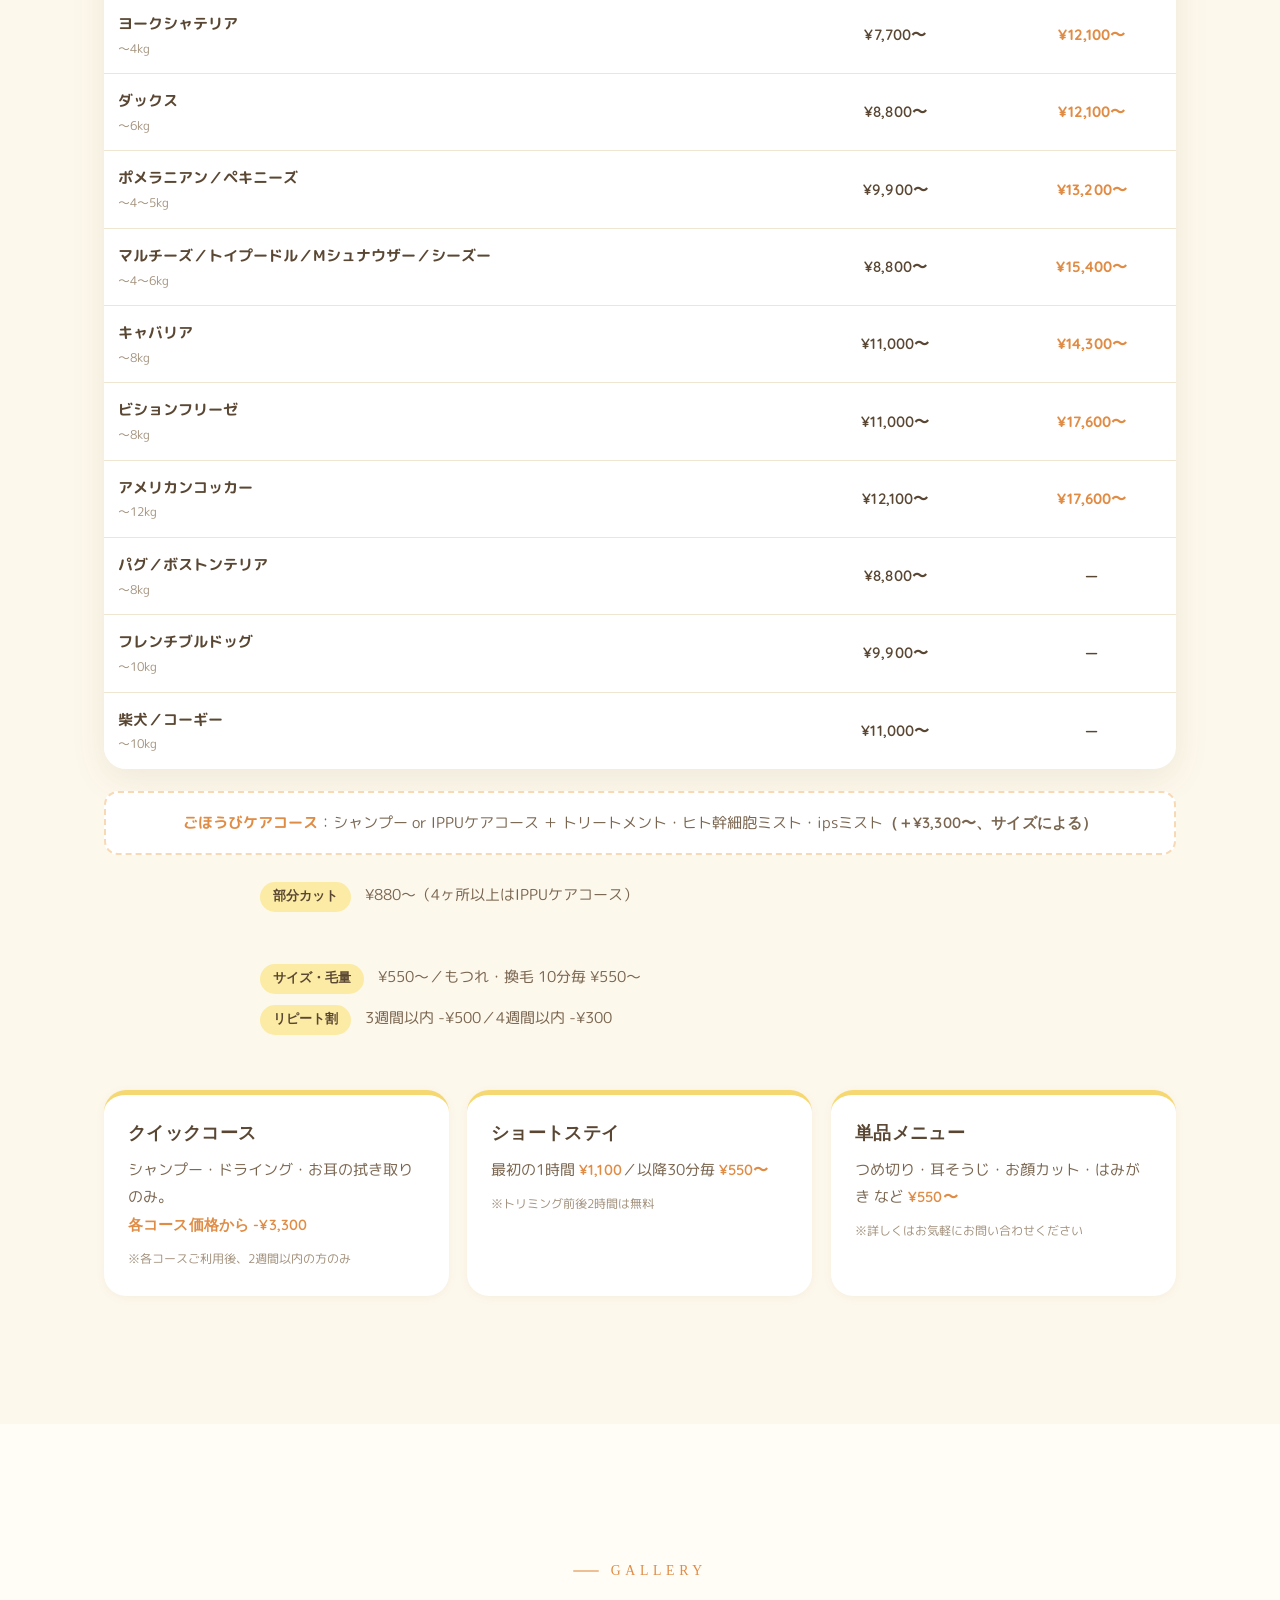
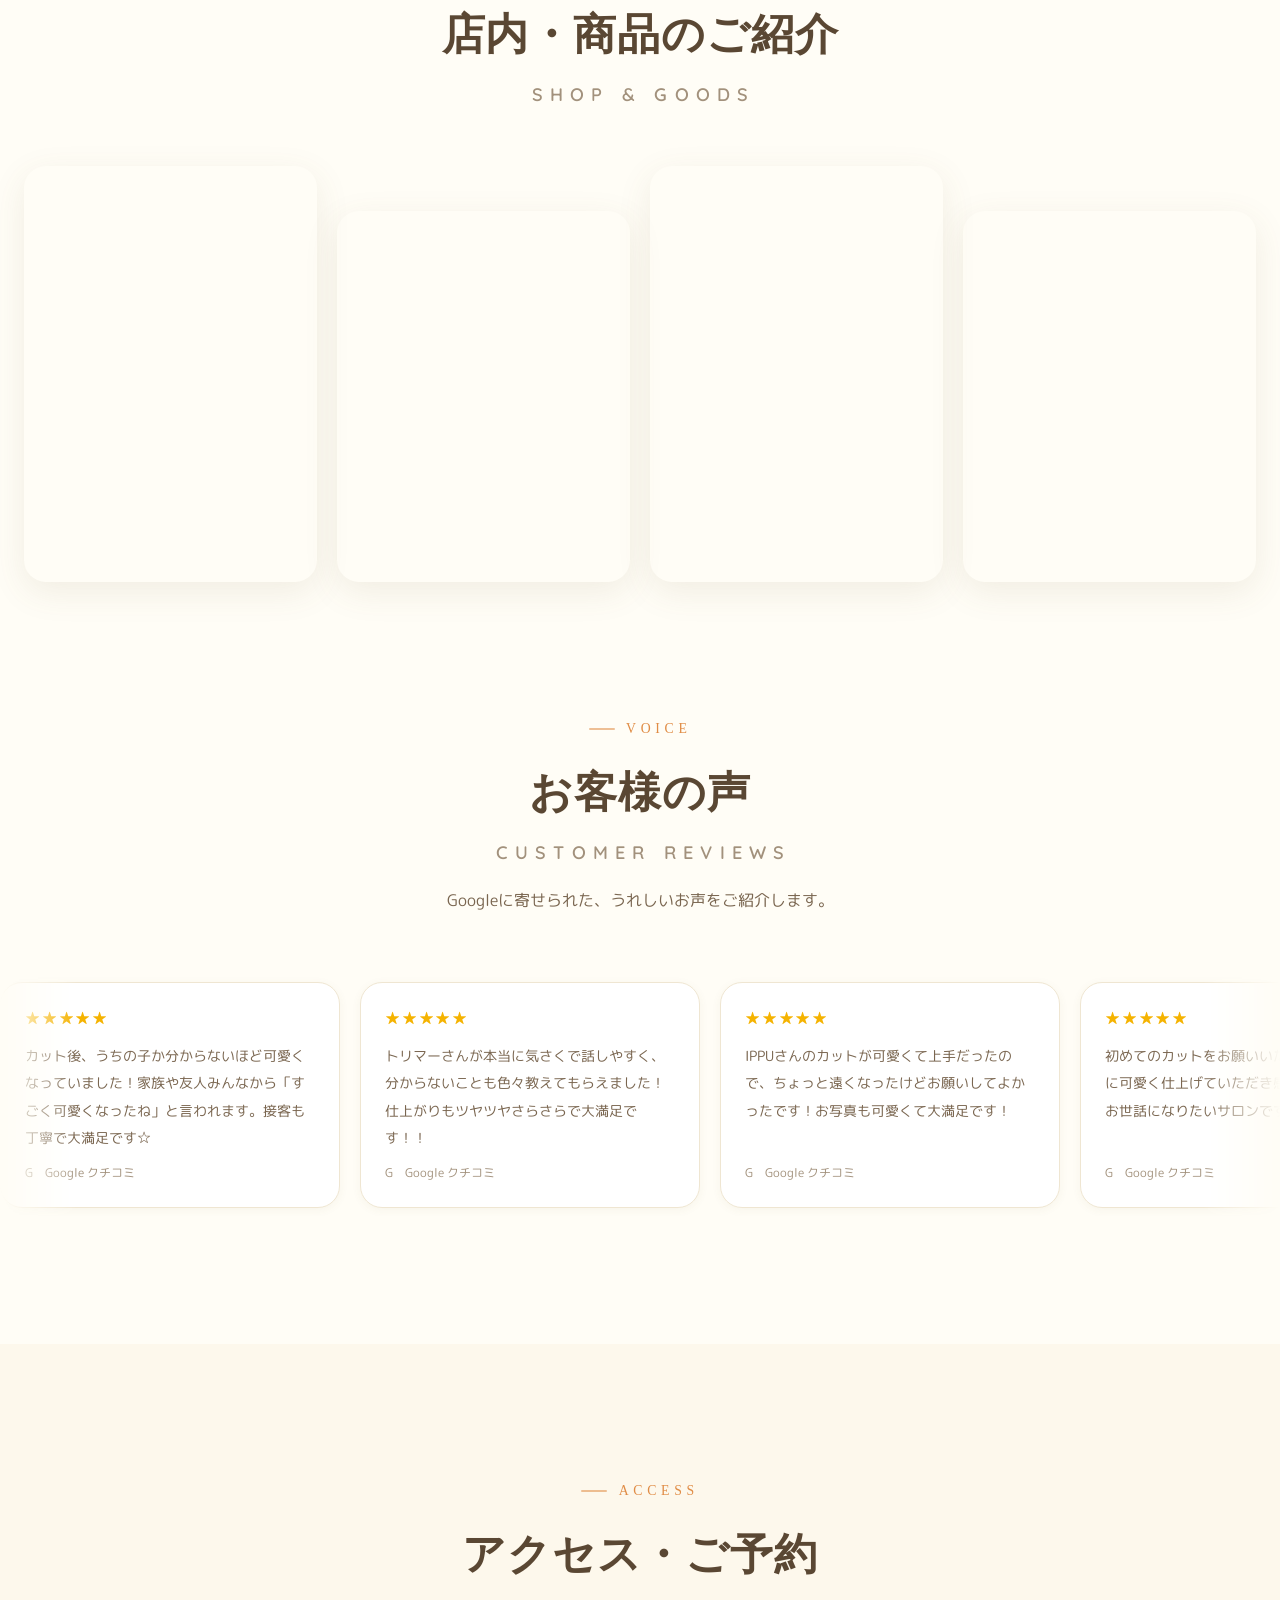
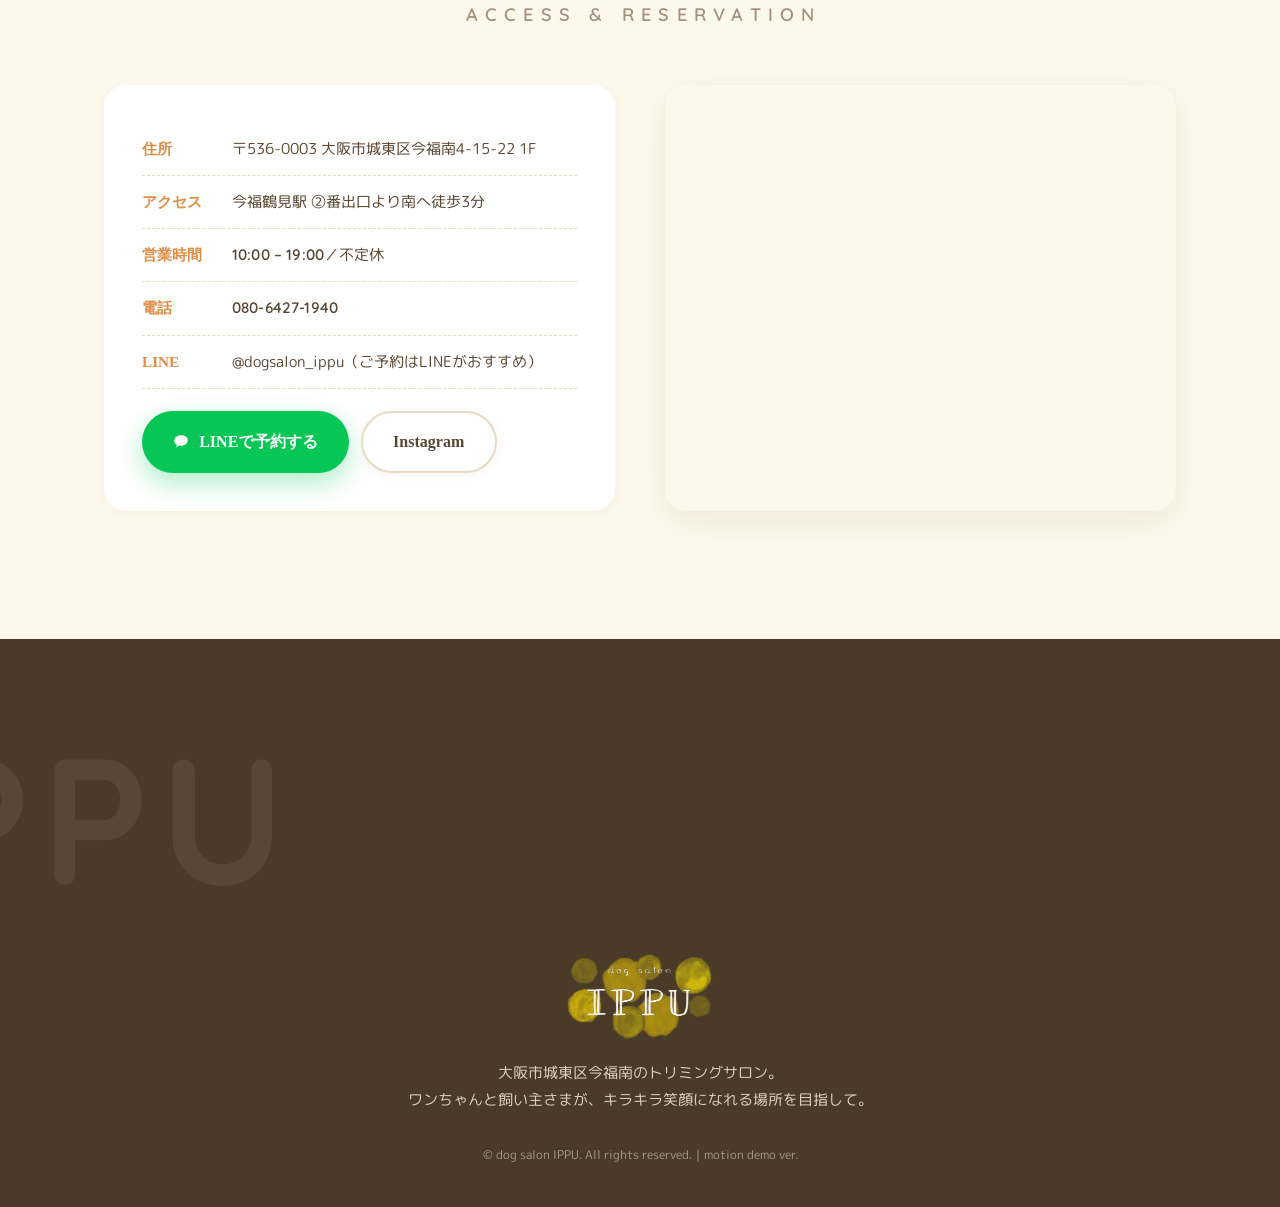
==== commit 802c1424: "120Hz端末対策: ヒーロー上の水彩ドットのblurをスマホで無効化 Co-Authored-By: Claude Fable 5 <noreply@anthropic.com>" ====
--- a/motion.html
+++ b/motion.html
@@ -10,7 +10,7 @@
 <link rel="preconnect" href="https://fonts.gstatic.com" crossorigin>
 <link href="https://fonts.googleapis.com/css2?family=Zen+Maru+Gothic:wght@400;500;700;900&family=M+PLUS+Rounded+1c:wght@400;500;700&family=Quicksand:wght@500;600;700&display=swap" rel="stylesheet">
 <link rel="icon" href="data:image/svg+xml,<svg xmlns='http://www.w3.org/2000/svg' viewBox='0 0 100 100'><text y='.9em' font-size='90'>🐾</text></svg>">
-<link rel="stylesheet" href="motion.css?v=250723a">
+<link rel="stylesheet" href="motion.css?v=250723b">
 </head>
 <body>
 
@@ -374,6 +374,6 @@
   </a>
 </div>
 
-<script src="motion.js?v=250723a"></script>
+<script src="motion.js?v=250723b"></script>
 </body>
 </html>
--- a/motion.css
+++ b/motion.css
@@ -191,6 +191,11 @@
   -webkit-mask:radial-gradient(circle at 42% 38%, #000 48%, rgba(0,0,0,.6) 68%, transparent 82%);
   mask:radial-gradient(circle at 42% 38%, #000 48%, rgba(0,0,0,.6) 68%, transparent 82%);
 }
+/* スマホ(特に120Hz端末)では画像上のblurが毎フレームの合成コストになりガタつくため無効化。
+   マスクの縁ぼかしだけでも水彩の柔らかさは保てる */
+@media (pointer: coarse){
+  .fdot{ filter:none; opacity:.45; }
+}
 .hero__in{ position:relative; z-index:3; padding:120px 24px 90px; max-width:900px; }
 .hero__eyebrow{
   font-family:var(--num); font-weight:600; letter-spacing:.42em; text-indent:.42em;
